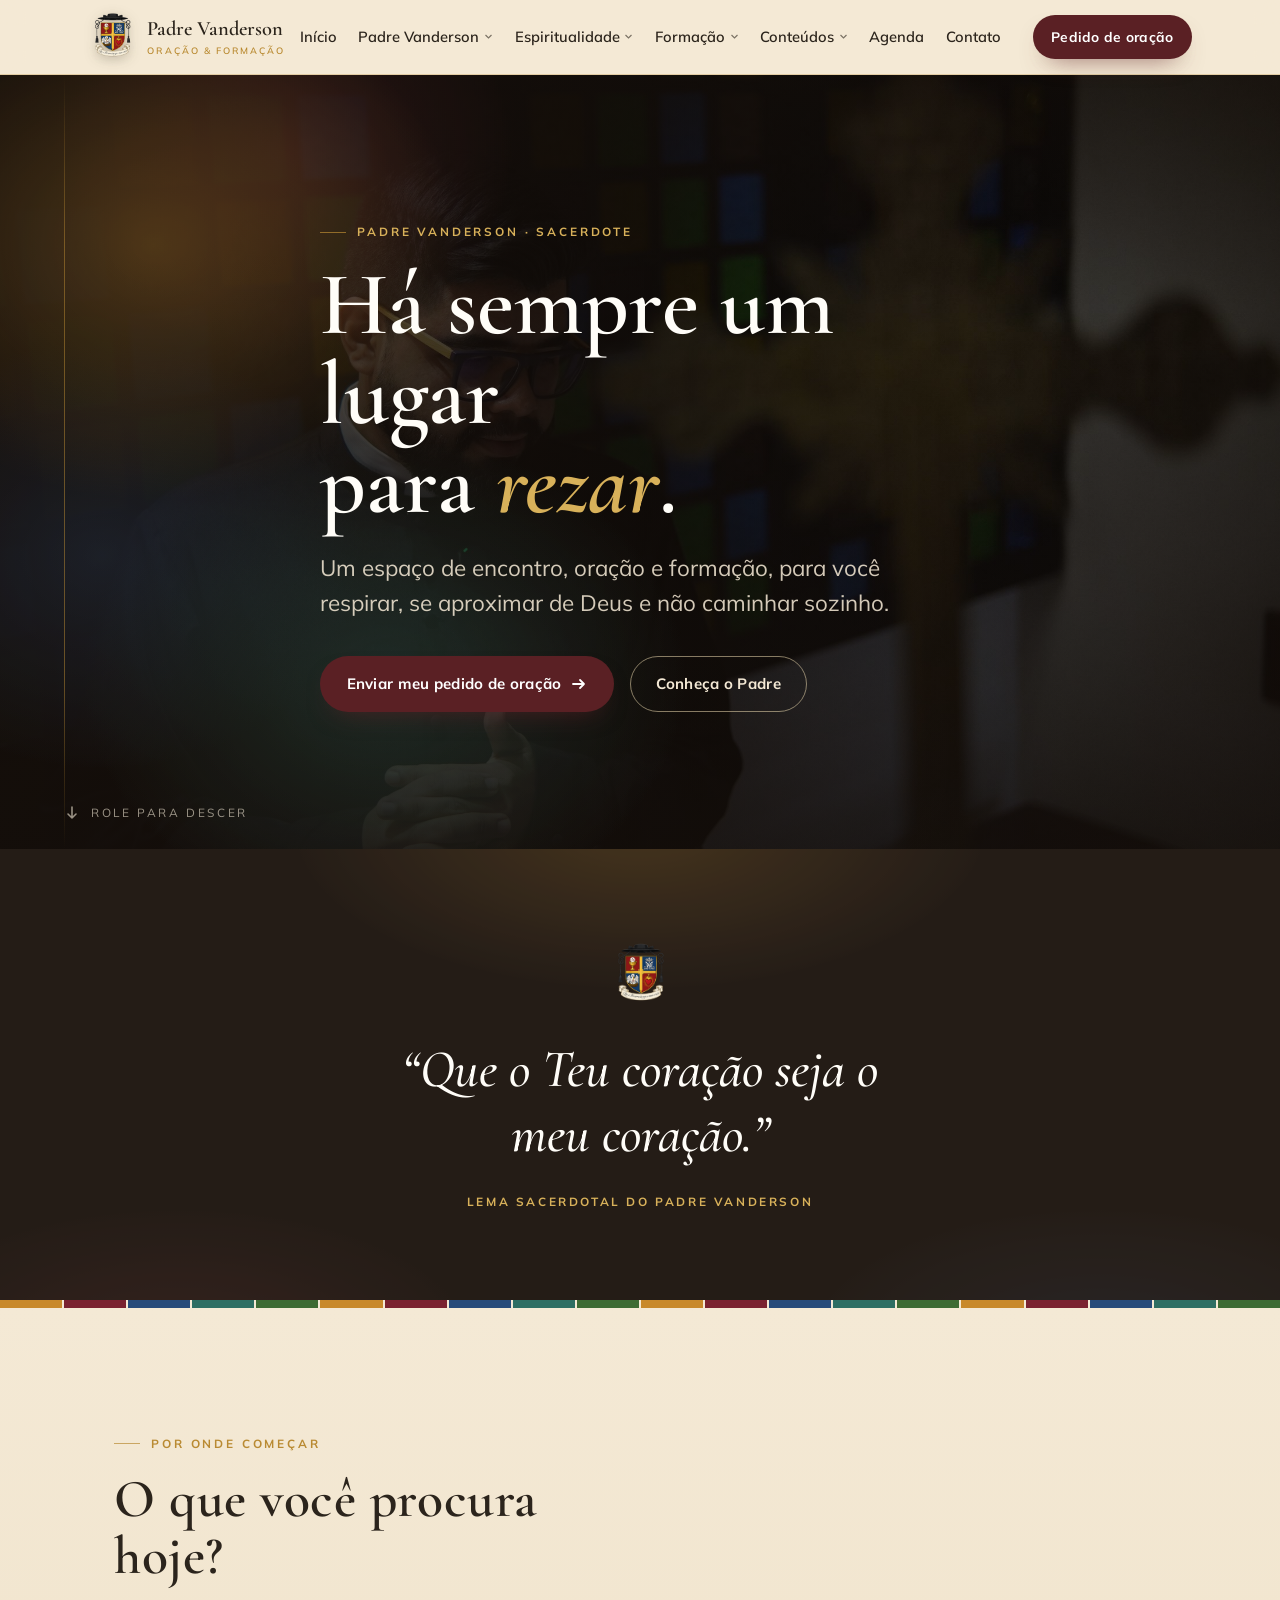
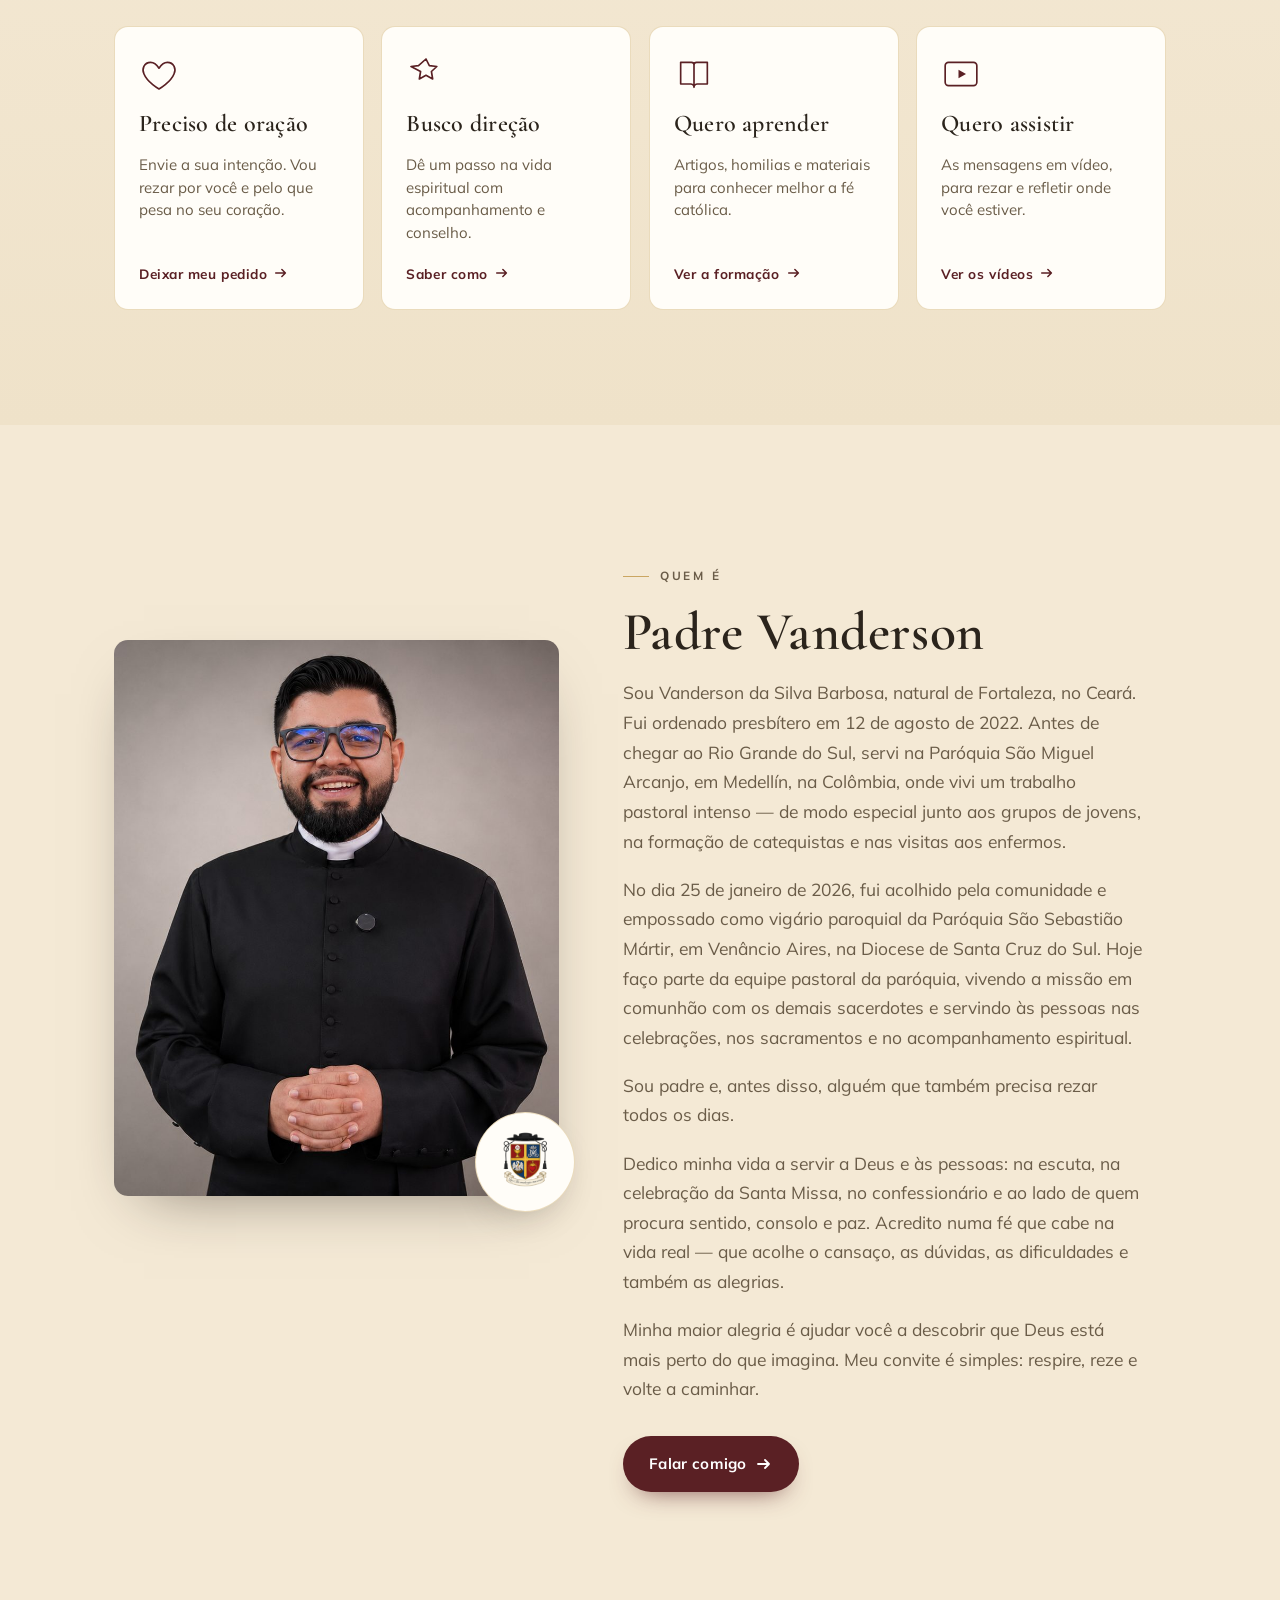
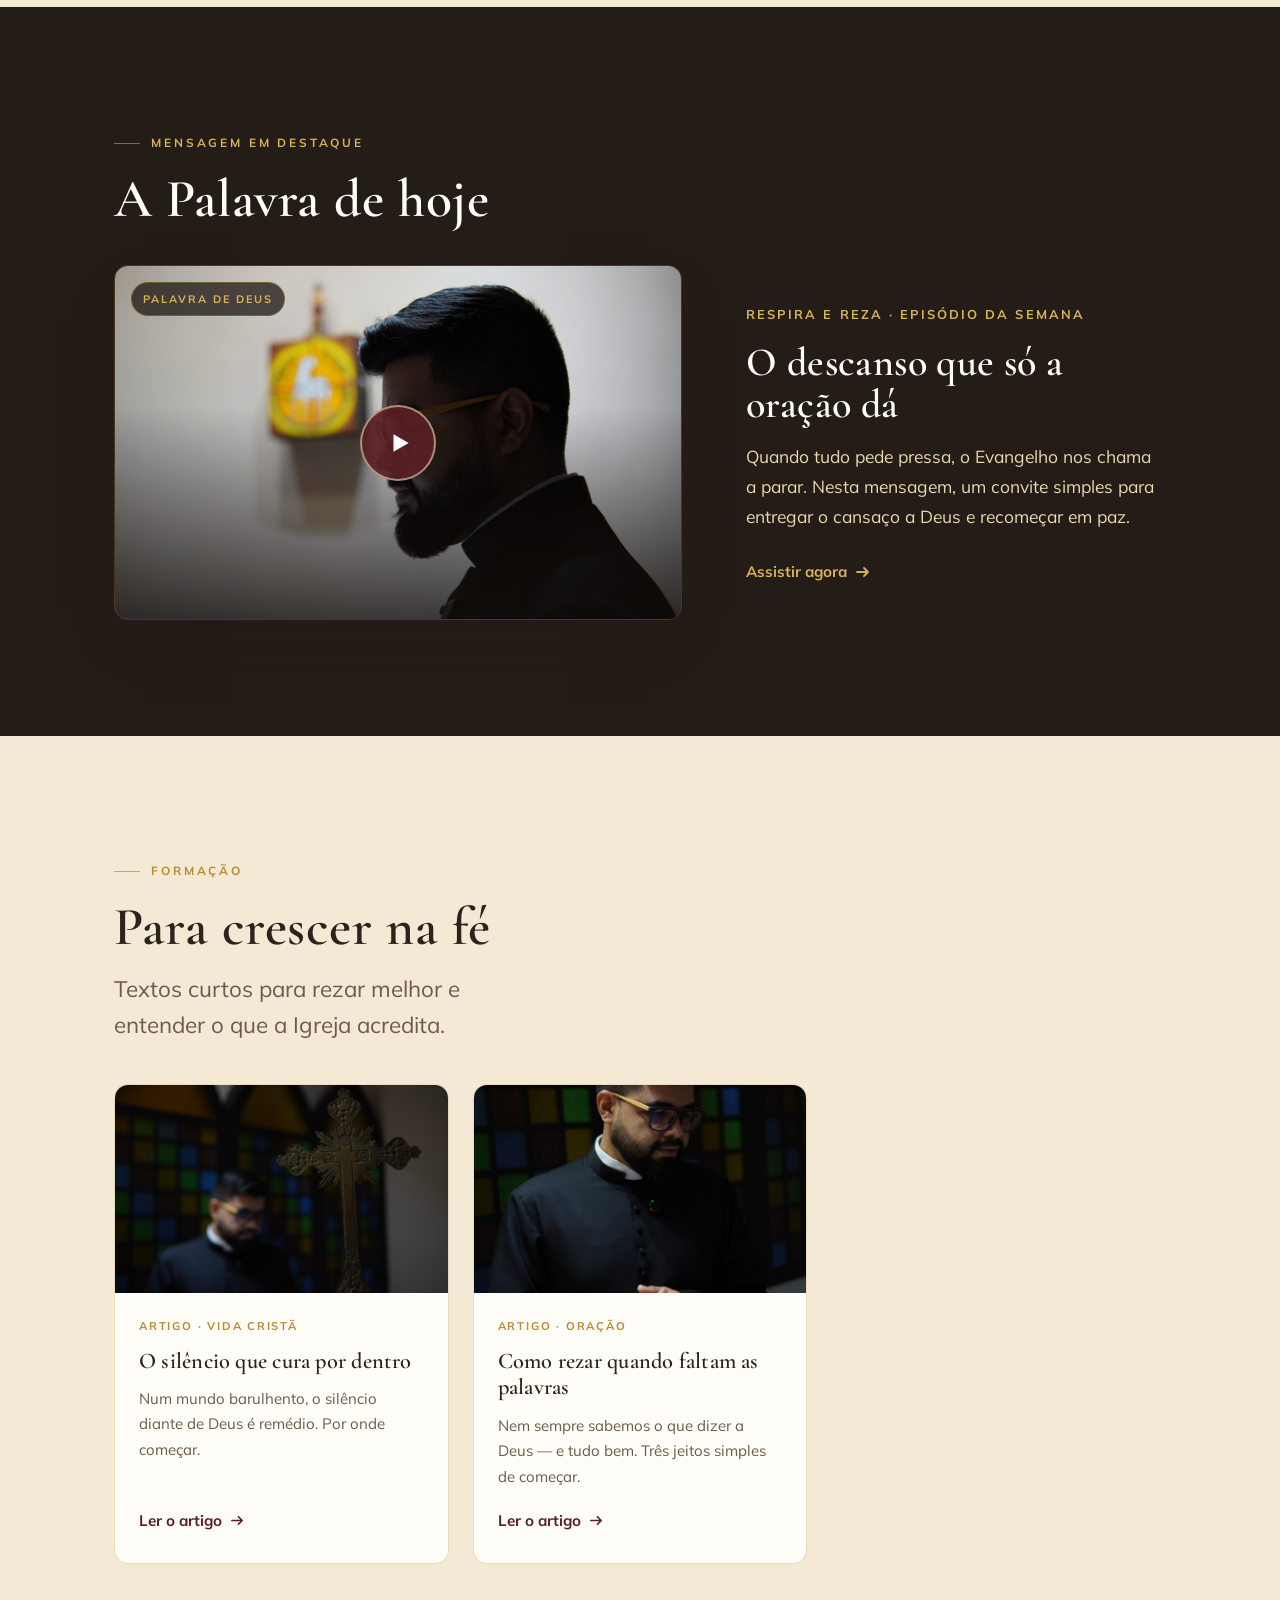
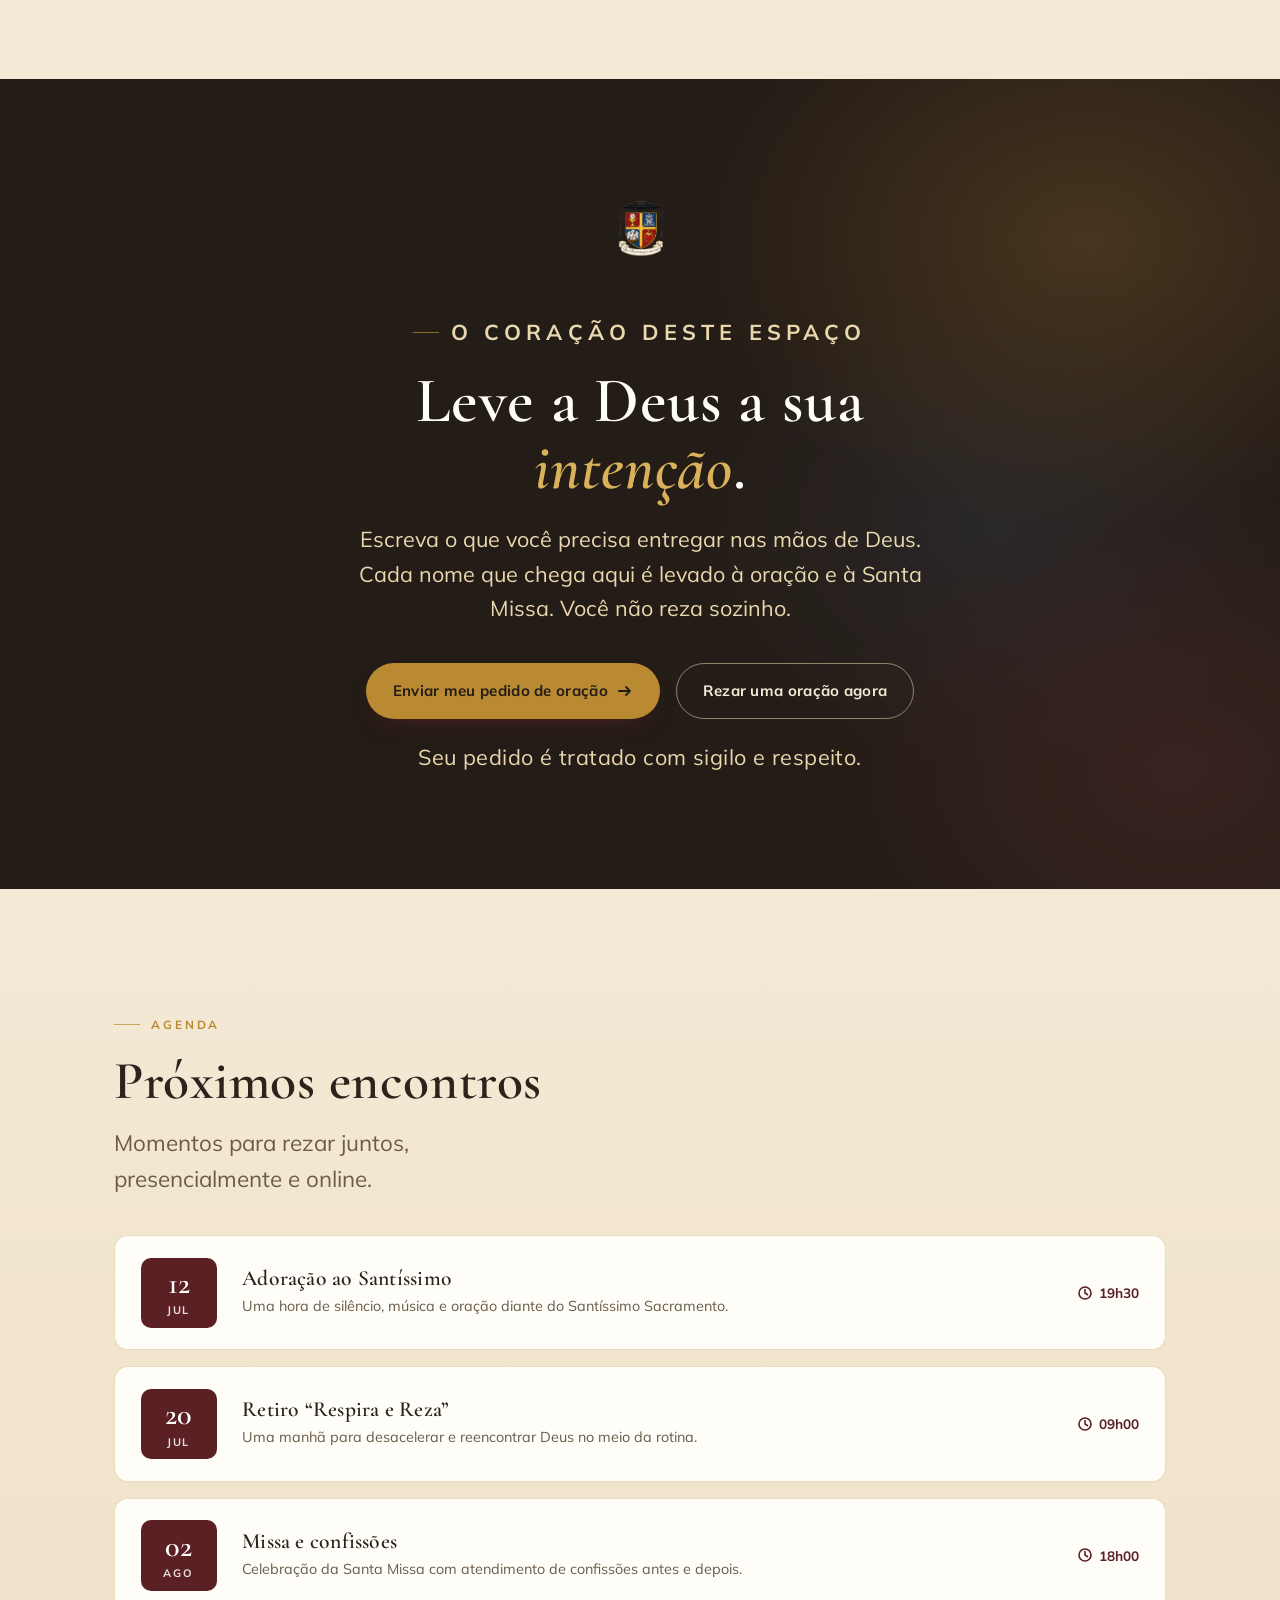
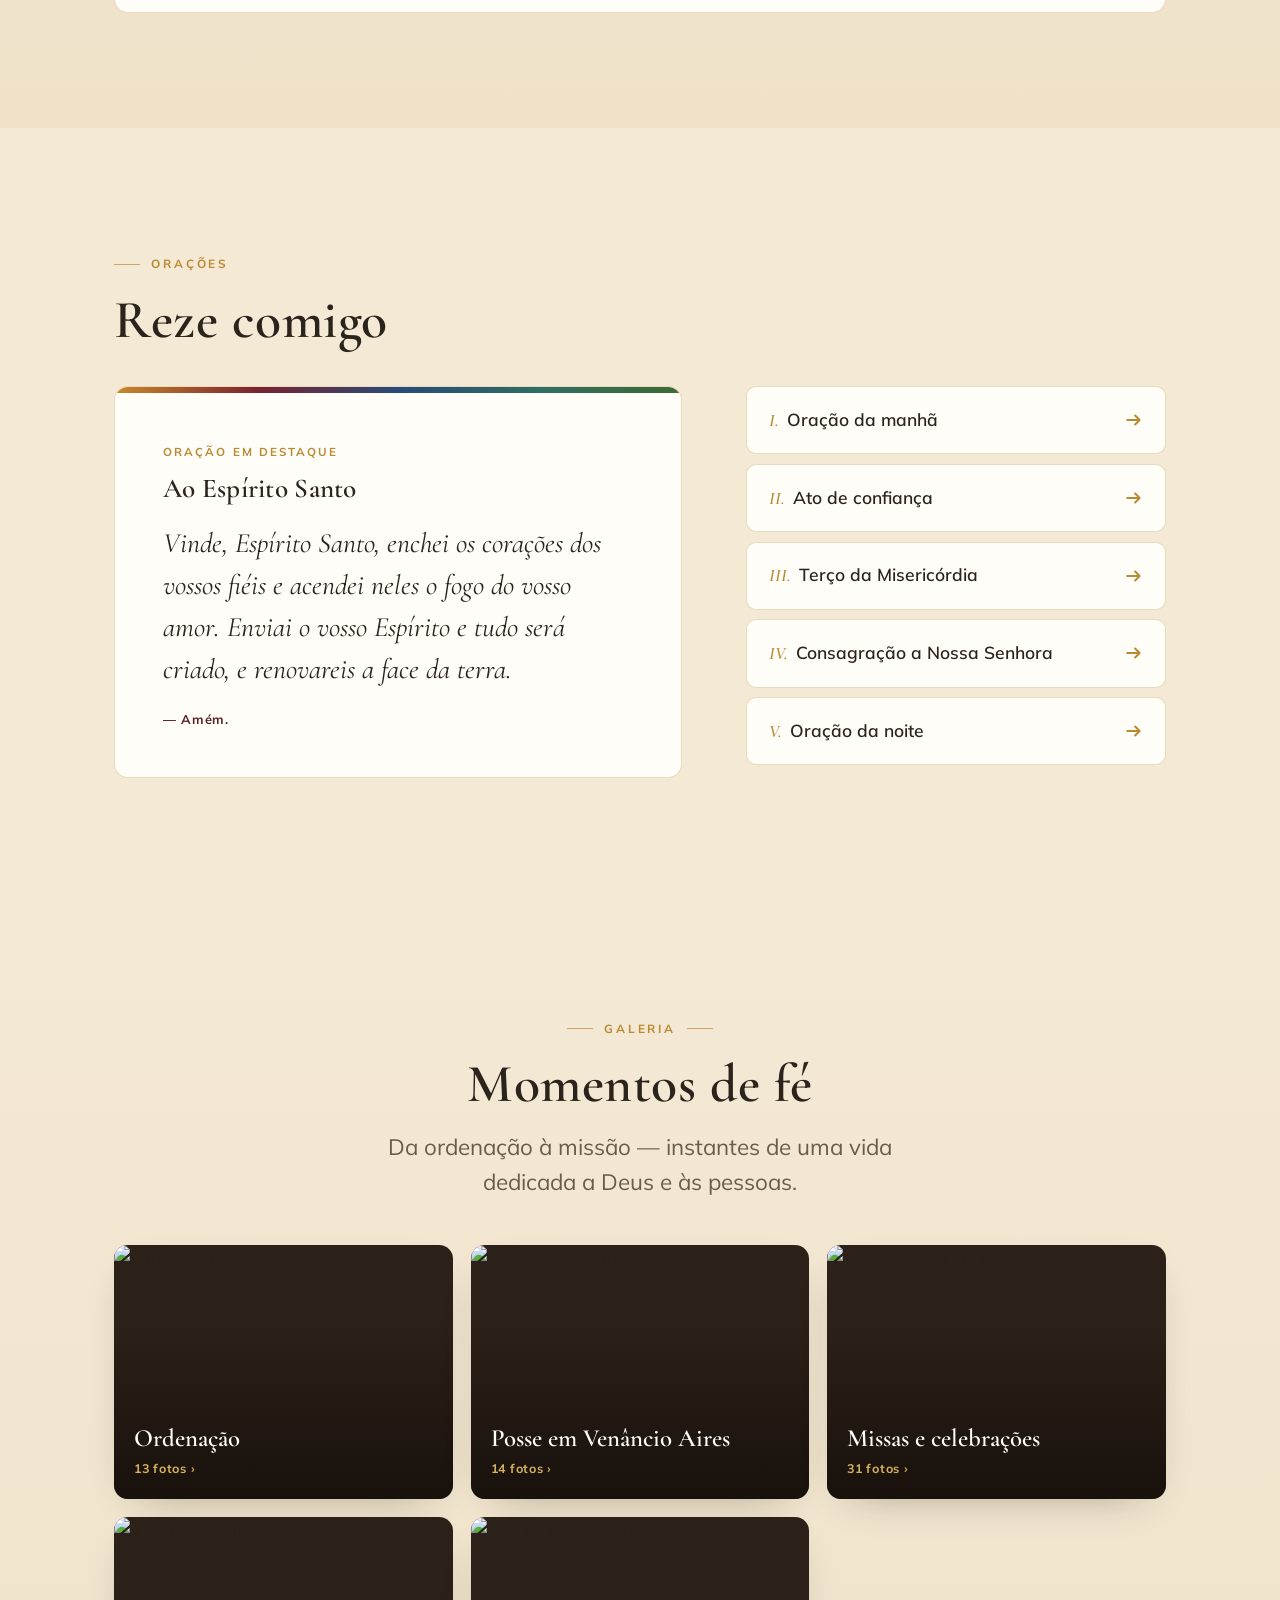
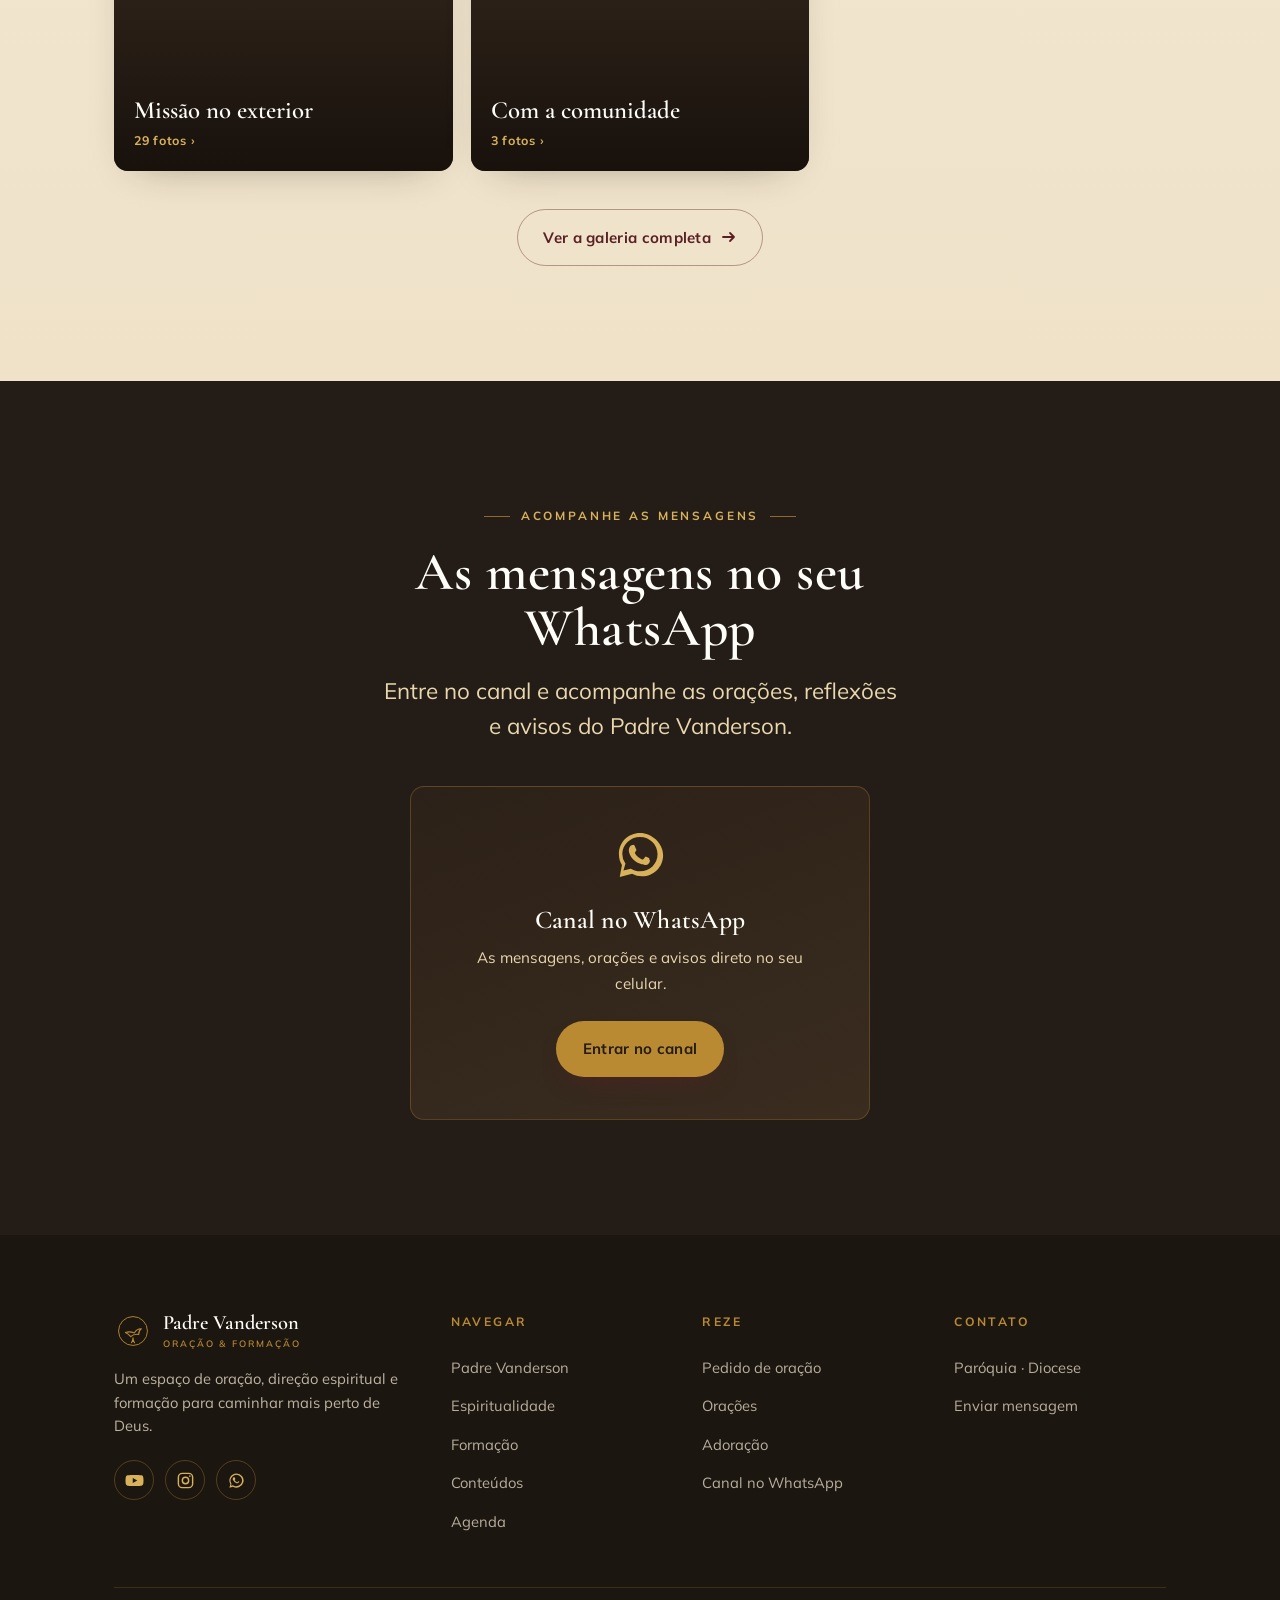
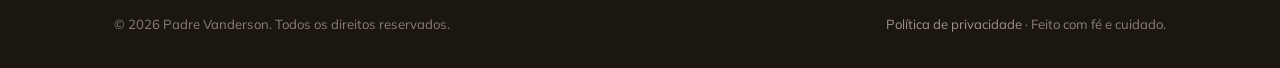
==== index.html @ d4cbb82c "Add files via upload" ====
<!DOCTYPE html>
<html lang="pt-BR">
<head>
<meta charset="UTF-8">
<meta name="viewport" content="width=device-width, initial-scale=1.0">
<title>Padre Vanderson · Oração, encontro e formação</title>
<meta name="description" content="O espaço do Padre Vanderson: um lugar de oração, direção espiritual e formação para caminhar mais perto de Deus. Deixe aqui o seu pedido de oração.">
<link rel="preconnect" href="https://fonts.googleapis.com">
<link rel="preconnect" href="https://fonts.gstatic.com" crossorigin>
<link href="https://fonts.googleapis.com/css2?family=Cormorant+Garamond:ital,wght@0,500;0,600;1,500;1,600&family=Mulish:wght@400;500;600;700;800&display=swap" rel="stylesheet">
<link rel="stylesheet" href="styles.css">
<link rel="icon" type="image/png" href="assets/img/brasao-escudo.png">
</head>
<body>

<!-- símbolos SVG reutilizáveis -->
<svg width="0" height="0" style="position:absolute" aria-hidden="true">
  <symbol id="dove" viewBox="0 0 100 100">
    <g fill="none" stroke="currentColor" stroke-width="3.2" stroke-linecap="round" stroke-linejoin="round">
      <path d="M22 56c10-4 20-3 30 1 4-9 13-14 23-14-6 4-9 11-9 19-10-2-20 1-27 8-5-6-11-11-17-14z"/>
      <path d="M50 76c0 6-2 12-6 17M50 76c0 6 2 12 6 17M50 76c0 7 0 13 0 19"/>
      <circle cx="70" cy="59" r="1.6" fill="currentColor" stroke="none"/>
    </g>
  </symbol>
  <symbol id="dove-circle" viewBox="0 0 100 100">
    <circle cx="50" cy="50" r="38" fill="none" stroke="currentColor" stroke-width="2.4"/>
    <g fill="none" stroke="currentColor" stroke-width="2.8" stroke-linecap="round" stroke-linejoin="round">
      <path d="M30 54c8-3 16-2 24 1 3-7 10-11 18-11-5 3-7 9-7 15-8-1-16 1-21 6-4-5-9-9-14-11z"/>
      <path d="M50 68c0 5-1 9-4 13M50 68c0 5 1 9 4 13"/>
    </g>
  </symbol>
  <symbol id="crest-line" viewBox="0 0 100 100">
    <g fill="none" stroke="currentColor" stroke-width="3.2" stroke-linecap="round" stroke-linejoin="round">
      <path d="M24 18 H76 V50 C76 71 61 83 50 89 C39 83 24 71 24 50 Z"/>
      <path d="M50 18 V86"/>
      <path d="M25 45 H75"/>
    </g>
  </symbol>
</svg>

<!-- ============================ CABEÇALHO ============================ -->
<header class="site-header" id="topo">
  <nav class="nav" aria-label="Principal">
    <a class="brand" href="#topo" aria-label="Padre Vanderson — início">
      <img class="brand__crest" src="assets/img/brasao.png" alt="Brasão do Padre Vanderson" width="48" height="58">
      <span class="brand__name">Padre Vanderson<small>Oração &amp; Formação</small></span>
    </a>

    <ul class="nav-menu">
      <li><a class="nav-link" href="#topo">Início</a></li>
      <li class="has-drop">
        <a class="nav-link" href="#conheca">Padre Vanderson
          <svg class="chev" viewBox="0 0 12 12" aria-hidden="true"><path d="M2 4l4 4 4-4" fill="none" stroke="currentColor" stroke-width="1.6"/></svg>
        </a>
        <ul class="drop">
          <li><a href="#conheca"><!--@sobre_eyebrow-->Quem é<!--/@--></a></li>
          <li><a href="#conheca">Trajetória vocacional</a></li>
          <li><a href="#conheca">Missão</a></li>
        </ul>
      </li>
      <li class="has-drop">
        <a class="nav-link" href="#oracoes">Espiritualidade
          <svg class="chev" viewBox="0 0 12 12" aria-hidden="true"><path d="M2 4l4 4 4-4" fill="none" stroke="currentColor" stroke-width="1.6"/></svg>
        </a>
        <ul class="drop">
          <li><a href="#acessos">Direção espiritual</a></li>
          <li><a href="#oracoes">Orações</a></li>
          <li><a href="pedido.html">Pedido de oração</a></li>
        </ul>
      </li>
      <li class="has-drop">
        <a class="nav-link" href="#formacao">Formação
          <svg class="chev" viewBox="0 0 12 12" aria-hidden="true"><path d="M2 4l4 4 4-4" fill="none" stroke="currentColor" stroke-width="1.6"/></svg>
        </a>
        <ul class="drop">
          <li><a href="#formacao">Artigos</a></li>
          <li><a href="#destaque">Homilias</a></li>
          <li><a href="#formacao">Materiais gratuitos</a></li>
        </ul>
      </li>
      <li class="has-drop">
        <a class="nav-link" href="#destaque">Conteúdos
          <svg class="chev" viewBox="0 0 12 12" aria-hidden="true"><path d="M2 4l4 4 4-4" fill="none" stroke="currentColor" stroke-width="1.6"/></svg>
        </a>
        <ul class="drop">
          <li><a href="https://www.youtube.com/channel/UCvTfDBISUCdvA43TUDEplZA" target="_blank" rel="noopener">Vídeos</a></li>
          <li><a href="#receba">Áudios</a></li>
          <li><a href="#galeria">Fotos</a></li>
        </ul>
      </li>
      <li><a class="nav-link" href="#agenda">Agenda</a></li>
      <li><a class="nav-link" href="#contato">Contato</a></li>
    </ul>

    <div class="nav-cta">
      <a class="btn btn--wine" href="pedido.html">Pedido de oração</a>
    </div>

    <button class="nav-toggle" aria-label="Abrir menu" aria-expanded="false" data-menu-open>
      <svg viewBox="0 0 24 24" fill="none" stroke="currentColor" stroke-width="1.8" aria-hidden="true">
        <path d="M3 6h18M3 12h18M3 18h18" stroke-linecap="round"/>
      </svg>
    </button>
  </nav>
</header>

<!-- menu móvel -->
<div class="mobile-menu" id="mobileMenu" aria-hidden="true">
  <button class="mobile-menu__close" aria-label="Fechar menu" data-menu-close>
    <svg viewBox="0 0 24 24" fill="none" stroke="currentColor" stroke-width="1.8" aria-hidden="true"><path d="M6 6l12 12M18 6L6 18" stroke-linecap="round"/></svg>
  </button>
  <ul>
    <li><a href="#topo" data-menu-close>Início</a></li>
    <li><a href="#conheca" data-menu-close>Padre Vanderson</a>
      <div class="sub"><a href="#conheca" data-menu-close>Quem é</a><a href="#conheca" data-menu-close>Missão</a></div></li>
    <li><a href="#oracoes" data-menu-close>Espiritualidade</a>
      <div class="sub"><a href="#acessos" data-menu-close>Direção espiritual</a><a href="#oracoes" data-menu-close>Orações</a><a href="pedido.html" data-menu-close>Pedido de oração</a></div></li>
    <li><a href="#formacao" data-menu-close>Formação</a></li>
    <li><a href="#destaque" data-menu-close>Conteúdos</a>
      <div class="sub"><a href="https://www.youtube.com/channel/UCvTfDBISUCdvA43TUDEplZA" target="_blank" rel="noopener">Vídeos</a><a href="galeria.html">Fotos</a></div></li>
    <li><a href="#agenda" data-menu-close>Agenda</a></li>
    <li><a href="#contato" data-menu-close>Contato</a></li>
  </ul>
  <a class="btn btn--wine" href="pedido.html" data-menu-close>Enviar meu pedido de oração</a>
</div>

<!-- ============================ HERÓI ============================ -->
<section class="hero">
  <div class="hero__media">
    <img src="assets/img/hero.jpg" alt="Padre Vanderson em oração diante do vitral da capela" fetchpriority="high">
  </div>
  <div class="hero__scrim"></div>
  <div class="hero__vitral"></div>
  <div class="hero__caming"></div>

  <div class="container">
    <div class="hero__inner">
      <p class="eyebrow"><!--@hero_eyebrow-->Padre Vanderson · Sacerdote<!--/@--></p>
      <h1 class="hero__title"><!--@hero_title-->Há sempre um lugar<br>para <em>rezar</em>.<!--/@--></h1>
      <p class="hero__sub"><!--@hero_sub-->Um espaço de encontro, oração e formação, para você respirar, se aproximar de Deus e não caminhar sozinho.<!--/@--></p>
      <div class="hero__actions">
        <a class="btn btn--wine" href="pedido.html">Enviar meu pedido de oração
          <svg class="arrow" width="16" height="16" viewBox="0 0 16 16" fill="none" aria-hidden="true"><path d="M2 8h11M9 4l4 4-4 4" stroke="currentColor" stroke-width="1.8" stroke-linecap="round" stroke-linejoin="round"/></svg>
        </a>
        <a class="btn btn--ghost" href="#conheca">Conheça o Padre</a>
      </div>
    </div>
  </div>

  <div class="hero__foot">
    <svg viewBox="0 0 16 16" fill="none" aria-hidden="true"><path d="M8 2v11M4 9l4 4 4-4" stroke="currentColor" stroke-width="1.6" stroke-linecap="round" stroke-linejoin="round"/></svg>
    Role para descer
  </div>
</section>

<!-- ============================ LEMA SACERDOTAL ============================ -->
<section class="lema" id="lema">
  <div class="lema__glow"></div>
  <div class="container lema__inner reveal">
    <img class="lema__mark" src="assets/img/brasao.png" alt="" aria-hidden="true">
    <p class="lema__text"><!--@lema_text-->“Que o Teu coração seja o meu coração.”<!--/@--></p>
    <p class="lema__cite"><!--@lema_cite-->Lema sacerdotal do Padre Vanderson<!--/@--></p>
  </div>
</section>

<div class="glass-ribbon" aria-hidden="true"><i></i><i></i><i></i><i></i><i></i><i></i><i></i><i></i><i></i><i></i><i></i><i></i><i></i><i></i><i></i><i></i><i></i><i></i><i></i><i></i></div>

<!-- ============================ ACESSOS RÁPIDOS ============================ -->
<section class="section band-ivory-2" id="acessos">
  <div class="container">
    <div class="section-head reveal">
      <p class="eyebrow">Por onde começar</p>
      <h2 class="h2">O que você procura hoje?</h2>
    </div>
    <div class="quick__grid">
      <a class="qcard reveal" href="pedido.html">
        <svg class="qcard__icon" viewBox="0 0 48 48" fill="none" stroke="currentColor" stroke-width="2" aria-hidden="true"><path d="M24 42s-14-8-18-18C3 18 6 10 14 10c5 0 8 4 10 7 2-3 5-7 10-7 8 0 11 8 8 14-4 10-18 18-18 18z" stroke-linejoin="round"/></svg>
        <h3 class="qcard__title">Preciso de oração</h3>
        <p class="qcard__text">Envie a sua intenção. Vou rezar por você e pelo que pesa no seu coração.</p>
        <span class="qcard__go">Deixar meu pedido <svg class="arrow" width="14" height="14" viewBox="0 0 16 16" fill="none" aria-hidden="true"><path d="M2 8h11M9 4l4 4-4 4" stroke="currentColor" stroke-width="1.8" stroke-linecap="round" stroke-linejoin="round"/></svg></span>
      </a>
      <a class="qcard reveal" href="#acessos">
        <svg class="qcard__icon" viewBox="0 0 48 48" fill="none" stroke="currentColor" stroke-width="2" aria-hidden="true"><path d="M24 6l4 8 9 1-6.5 6 1.5 9-8-4.5-8 4.5 1.5-9L6 15l9-1z" stroke-linejoin="round"/></svg>
        <h3 class="qcard__title">Busco direção</h3>
        <p class="qcard__text">Dê um passo na vida espiritual com acompanhamento e conselho.</p>
        <span class="qcard__go">Saber como <svg class="arrow" width="14" height="14" viewBox="0 0 16 16" fill="none" aria-hidden="true"><path d="M2 8h11M9 4l4 4-4 4" stroke="currentColor" stroke-width="1.8" stroke-linecap="round" stroke-linejoin="round"/></svg></span>
      </a>
      <a class="qcard reveal" href="#formacao">
        <svg class="qcard__icon" viewBox="0 0 48 48" fill="none" stroke="currentColor" stroke-width="2" aria-hidden="true"><path d="M8 10h13a3 3 0 0 1 3 3v27a4 4 0 0 0-4-4H8zM40 10H27a3 3 0 0 0-3 3v27a4 4 0 0 1 4-4h12z" stroke-linejoin="round"/></svg>
        <h3 class="qcard__title">Quero aprender</h3>
        <p class="qcard__text">Artigos, homilias e materiais para conhecer melhor a fé católica.</p>
        <span class="qcard__go">Ver a formação <svg class="arrow" width="14" height="14" viewBox="0 0 16 16" fill="none" aria-hidden="true"><path d="M2 8h11M9 4l4 4-4 4" stroke="currentColor" stroke-width="1.8" stroke-linecap="round" stroke-linejoin="round"/></svg></span>
      </a>
      <a class="qcard reveal" href="#destaque">
        <svg class="qcard__icon" viewBox="0 0 48 48" fill="none" stroke="currentColor" stroke-width="2" aria-hidden="true"><rect x="5" y="10" width="38" height="28" rx="4"/><path d="M21 19l9 5-9 5z" fill="currentColor" stroke="none"/></svg>
        <h3 class="qcard__title">Quero assistir</h3>
        <p class="qcard__text">As mensagens em vídeo, para rezar e refletir onde você estiver.</p>
        <span class="qcard__go">Ver os vídeos <svg class="arrow" width="14" height="14" viewBox="0 0 16 16" fill="none" aria-hidden="true"><path d="M2 8h11M9 4l4 4-4 4" stroke="currentColor" stroke-width="1.8" stroke-linecap="round" stroke-linejoin="round"/></svg></span>
      </a>
    </div>
  </div>
</section>

<!-- ============================ CONHEÇA O PADRE ============================ -->
<section class="section band-ivory" id="conheca">
  <div class="container about__grid">
    <div class="about__media reveal">
      <img src="assets/img/retrato-sorriso.jpg" alt="Retrato do Padre Vanderson sorrindo">
      <span class="badge"><img src="assets/img/brasao.png" alt="" aria-hidden="true"></span>
    </div>
    <div class="about__body reveal">
      <p class="eyebrow">Quem é</p>
      <h2 class="h2">Padre Vanderson</h2>
      <p>Sou Vanderson da Silva Barbosa, natural de Fortaleza, no Ceará. Fui ordenado presbítero em 12 de agosto de 2022. Antes de chegar ao Rio Grande do Sul, servi na Paróquia São Miguel Arcanjo, em Medellín, na Colômbia, onde vivi um trabalho pastoral intenso — de modo especial junto aos grupos de jovens, na formação de catequistas e nas visitas aos enfermos.</p>
<p>No dia 25 de janeiro de 2026, fui acolhido pela comunidade e empossado como vigário paroquial da Paróquia São Sebastião Mártir, em Venâncio Aires, na Diocese de Santa Cruz do Sul. Hoje faço parte da equipe pastoral da paróquia, vivendo a missão em comunhão com os demais sacerdotes e servindo às pessoas nas celebrações, nos sacramentos e no acompanhamento espiritual.</p>
<p>Sou padre e, antes disso, alguém que também precisa rezar todos os dias.</p>
<p>Dedico minha vida a servir a Deus e às pessoas: na escuta, na celebração da Santa Missa, no confessionário e ao lado de quem procura sentido, consolo e paz. Acredito numa fé que cabe na vida real — que acolhe o cansaço, as dúvidas, as dificuldades e também as alegrias.</p>
<p>Minha maior alegria é ajudar você a descobrir que Deus está mais perto do que imagina. Meu convite é simples: respire, reze e volte a caminhar.</p>
      <a class="btn btn--wine" href="pedido.html">Falar comigo
        <svg class="arrow" width="16" height="16" viewBox="0 0 16 16" fill="none" aria-hidden="true"><path d="M2 8h11M9 4l4 4-4 4" stroke="currentColor" stroke-width="1.8" stroke-linecap="round" stroke-linejoin="round"/></svg>
      </a>
    </div>
  </div>
</section>

<!-- ============================ MENSAGEM EM DESTAQUE ============================ -->
<section class="section band-brown" id="destaque">
  <div class="container">
    <div class="section-head reveal">
      <p class="eyebrow"><!--@palavra_eyebrow-->Mensagem em destaque<!--/@--></p>
      <h2 class="h2"><!--@palavra_titulo-->A Palavra de hoje<!--/@--></h2>
    </div>
    <div class="featured__grid">
      <a class="video-card reveal" href="https://www.youtube.com/channel/UCvTfDBISUCdvA43TUDEplZA" target="_blank" rel="noopener" aria-label="Assistir à mensagem em destaque">
        <img src="assets/img/espirito-santo.jpg" alt="Padre Vanderson diante do ícone do Espírito Santo">
        <div class="video-card__scrim"></div>
        <span class="video-card__tag">Palavra de Deus</span>
        <span class="video-card__play"><svg viewBox="0 0 24 24" fill="currentColor" aria-hidden="true"><path d="M6 4l14 8-14 8z"/></svg></span>
      </a>
      <div class="featured__body reveal">
        <span class="kicker"><!--@palavra_kicker-->Respira e Reza · Episódio da semana<!--/@--></span>
        <h3><!--@palavra_h3-->O descanso que só a oração dá<!--/@--></h3>
        <p><!--@palavra_texto-->Quando tudo pede pressa, o Evangelho nos chama a parar. Nesta mensagem, um convite simples para entregar o cansaço a Deus e recomeçar em paz.<!--/@--></p>
        <a class="textlink" href="https://www.youtube.com/channel/UCvTfDBISUCdvA43TUDEplZA" target="_blank" rel="noopener">Assistir agora
          <svg class="arrow" width="16" height="16" viewBox="0 0 16 16" fill="none" aria-hidden="true"><path d="M2 8h11M9 4l4 4-4 4" stroke="currentColor" stroke-width="1.8" stroke-linecap="round" stroke-linejoin="round"/></svg>
        </a>
      </div>
    </div>
  </div>
</section>

<!-- ============================ FORMAÇÃO ============================ -->
<section class="section band-ivory" id="formacao">
  <div class="container">
    <div class="section-head reveal">
      <p class="eyebrow">Formação</p>
      <h2 class="h2">Para crescer na fé</h2>
      <p class="lead">Textos curtos para rezar melhor e entender o que a Igreja acredita.</p>
    </div>
    <div class="cards" id="artigos-home">
      
    </div>
  </div>
</section>

<!-- ============================ PEDIDO DE ORAÇÃO ============================ -->
<section class="section prayer" id="pedido">
  <div class="prayer__vitral"></div>
  <div class="container prayer__inner reveal">
    <img class="prayer__mark" src="assets/img/brasao.png" alt="" aria-hidden="true">
    <p class="eyebrow" style="justify-content:center">O coração deste espaço</p>
    <h2>Leve a Deus a sua <em>intenção</em>.</h2>
    <p>Escreva o que você precisa entregar nas mãos de Deus. Cada nome que chega aqui é levado à oração e à Santa Missa. Você não reza sozinho.</p>
    <div class="prayer__actions">
      <a class="btn btn--gold" href="pedido.html">Enviar meu pedido de oração
        <svg class="arrow" width="16" height="16" viewBox="0 0 16 16" fill="none" aria-hidden="true"><path d="M2 8h11M9 4l4 4-4 4" stroke="currentColor" stroke-width="1.8" stroke-linecap="round" stroke-linejoin="round"/></svg>
      </a>
      <a class="btn btn--ghost" href="#oracoes">Rezar uma oração agora</a>
    </div>
    <p class="prayer__note">Seu pedido é tratado com sigilo e respeito.</p>
  </div>
</section>

<!-- ============================ AGENDA ============================ -->
<section class="section band-ivory-2" id="agenda">
  <div class="container">
    <div class="section-head reveal">
      <p class="eyebrow">Agenda</p>
      <h2 class="h2">Próximos encontros</h2>
      <p class="lead">Momentos para rezar juntos, presencialmente e online.</p>
    </div>
    <div class="agenda__list">
<article class="event reveal">
<div class="event__date"><b>12</b><span>Jul</span></div>
<div class="event__info">
<h3>Adoração ao Santíssimo</h3>
<p>Uma hora de silêncio, música e oração diante do Santíssimo Sacramento.</p>
</div>
<div class="event__meta">
<svg viewBox="0 0 16 16" fill="none" stroke="currentColor" stroke-width="1.6" aria-hidden="true"><path d="M8 4v4l3 2"/><circle cx="8" cy="8" r="6"/></svg>19h30
</div>
</article>
<article class="event reveal">
<div class="event__date"><b>20</b><span>Jul</span></div>
<div class="event__info">
<h3>Retiro “Respira e Reza”</h3>
<p>Uma manhã para desacelerar e reencontrar Deus no meio da rotina.</p>
</div>
<div class="event__meta">
<svg viewBox="0 0 16 16" fill="none" stroke="currentColor" stroke-width="1.6" aria-hidden="true"><path d="M8 4v4l3 2"/><circle cx="8" cy="8" r="6"/></svg>09h00
</div>
</article>
<article class="event reveal">
<div class="event__date"><b>02</b><span>Ago</span></div>
<div class="event__info">
<h3>Missa e confissões</h3>
<p>Celebração da Santa Missa com atendimento de confissões antes e depois.</p>
</div>
<div class="event__meta">
<svg viewBox="0 0 16 16" fill="none" stroke="currentColor" stroke-width="1.6" aria-hidden="true"><path d="M8 4v4l3 2"/><circle cx="8" cy="8" r="6"/></svg>18h00
</div>
</article>

    </div>
  </div>
</section>

<!-- ============================ ORAÇÕES ============================ -->
<section class="section band-ivory" id="oracoes">
  <div class="container">
    <div class="section-head reveal">
      <p class="eyebrow">Orações</p>
      <h2 class="h2">Reze comigo</h2>
    </div>
    <div class="prayers__grid">
      <div class="prayer-feature reveal">
        <span class="tag"><!--@oracoes_destaque_tag-->Oração em destaque<!--/@--></span>
        <h3><!--@oracoes_destaque_titulo-->Ao Espírito Santo<!--/@--></h3>
        <p class="prayer-feature__text">Vinde, Espírito Santo, enchei os corações dos vossos fiéis e acendei neles o fogo do vosso amor. Enviai o vosso Espírito e tudo será criado, e renovareis a face da terra.
          <span>— Amém.</span>
        </p>
      </div>
      <ul class="prayer-list reveal">
<li><a href="#"><span><i class="n">I.</i> Oração da manhã</span><svg viewBox="0 0 16 16" fill="none" stroke="currentColor" stroke-width="1.8" aria-hidden="true"><path d="M2 8h11M9 4l4 4-4 4" stroke-linecap="round" stroke-linejoin="round"/></svg></a></li>
<li><a href="#"><span><i class="n">II.</i> Ato de confiança</span><svg viewBox="0 0 16 16" fill="none" stroke="currentColor" stroke-width="1.8" aria-hidden="true"><path d="M2 8h11M9 4l4 4-4 4" stroke-linecap="round" stroke-linejoin="round"/></svg></a></li>
<li><a href="#"><span><i class="n">III.</i> Terço da Misericórdia</span><svg viewBox="0 0 16 16" fill="none" stroke="currentColor" stroke-width="1.8" aria-hidden="true"><path d="M2 8h11M9 4l4 4-4 4" stroke-linecap="round" stroke-linejoin="round"/></svg></a></li>
<li><a href="#"><span><i class="n">IV.</i> Consagração a Nossa Senhora</span><svg viewBox="0 0 16 16" fill="none" stroke="currentColor" stroke-width="1.8" aria-hidden="true"><path d="M2 8h11M9 4l4 4-4 4" stroke-linecap="round" stroke-linejoin="round"/></svg></a></li>
<li><a href="#"><span><i class="n">V.</i> Oração da noite</span><svg viewBox="0 0 16 16" fill="none" stroke="currentColor" stroke-width="1.8" aria-hidden="true"><path d="M2 8h11M9 4l4 4-4 4" stroke-linecap="round" stroke-linejoin="round"/></svg></a></li>
</ul>
    </div>
  </div>
</section>

<!-- ============================ GALERIA ============================ -->
<section class="section band-ivory-2" id="galeria">
  <div class="container">
    <div class="section-head section-head--center reveal">
      <p class="eyebrow">Galeria</p>
      <h2 class="h2">Momentos de fé</h2>
      <p class="lead">Da ordenação à missão — instantes de uma vida dedicada a Deus e às pessoas.</p>
    </div>
    <div class="gallery__albums reveal" id="galleryAlbums"></div>
    <div class="gallery__more reveal">
      <a class="btn btn--ghost-dark" href="galeria.html">Ver a galeria completa
        <svg class="arrow" width="16" height="16" viewBox="0 0 16 16" fill="none" aria-hidden="true"><path d="M2 8h11M9 4l4 4-4 4" stroke="currentColor" stroke-width="1.8" stroke-linecap="round" stroke-linejoin="round"/></svg>
      </a>
    </div>
    <noscript><p style="text-align:center;color:var(--ink-soft);margin-top:2rem">Ative o JavaScript para ver a galeria de fotos.</p></noscript>
  </div>
</section>

<!-- ============================ RECEBA AS MENSAGENS ============================ -->
<section class="section band-brown" id="receba">
  <div class="container">
    <div class="section-head section-head--center reveal">
      <p class="eyebrow"><!--@whats_eyebrow-->Acompanhe as mensagens<!--/@--></p>
      <h2 class="h2"><!--@whats_titulo-->As mensagens no seu WhatsApp<!--/@--></h2>
      <p class="lead"><!--@whats_lead-->Entre no canal e acompanhe as orações, reflexões e avisos do Padre Vanderson.<!--/@--></p>
    </div>
    <div class="whatsapp-card whatsapp-card--center reveal">
      <svg class="wa" viewBox="0 0 32 32" fill="currentColor" aria-hidden="true"><path d="M16 3C9 3 3.5 8.5 3.5 15.5c0 2.3.6 4.5 1.8 6.4L4 29l7.3-1.9c1.8 1 3.8 1.5 5.9 1.5 6.9 0 12.5-5.5 12.5-12.5S23 3 16 3zm0 22.7c-1.8 0-3.6-.5-5.1-1.4l-.4-.2-4.3 1.1 1.2-4.2-.3-.4a10 10 0 0 1-1.6-5.4C5.6 9.9 10.2 5.3 16 5.3s10.4 4.6 10.4 10.2S21.8 25.7 16 25.7zm5.7-7.6c-.3-.2-1.8-.9-2.1-1-.3-.1-.5-.2-.7.2s-.8 1-1 1.2c-.2.2-.4.2-.7.1-1.8-.9-3-1.6-4.2-3.6-.3-.5.3-.5.8-1.6.1-.2 0-.4 0-.6s-.7-1.7-1-2.3c-.3-.6-.5-.5-.7-.5h-.6c-.2 0-.6.1-.9.4-1.2 1.2-1.5 2.6-1 4.3.9 2.9 3.1 5.2 6.2 6.4 2.6 1 3.1.8 3.7.8.9-.1 1.8-.8 2.1-1.5.3-.7.3-1.4.2-1.5-.1-.2-.3-.3-.6-.5z"/></svg>
      <h3><!--@whats_card_titulo-->Canal no WhatsApp<!--/@--></h3>
      <p><!--@whats_card_texto-->As mensagens, orações e avisos direto no seu celular.<!--/@--></p>
      <a class="btn btn--gold" href="https://whatsapp.com/channel/0029VaDxDVgDzgTH6yd3kF20" target="_blank" rel="noopener">Entrar no canal</a>
    </div>
  </div>
</section>

<!-- ============================ RODAPÉ ============================ -->
<footer class="site-footer" id="contato">
  <div class="container">
    <div class="footer__top">
      <div class="footer__brand">
        <a class="brand" href="#topo" aria-label="Padre Vanderson">
          <svg class="brand__mark" aria-hidden="true"><use href="#dove-circle"></use></svg>
          <span class="brand__name">Padre Vanderson<small>Oração &amp; Formação</small></span>
        </a>
        <p>Um espaço de oração, direção espiritual e formação para caminhar mais perto de Deus.</p>
        <div class="footer__social">
          <a href="https://www.youtube.com/channel/UCvTfDBISUCdvA43TUDEplZA" target="_blank" rel="noopener" aria-label="YouTube"><svg viewBox="0 0 24 24" fill="currentColor" aria-hidden="true"><path d="M23 7.5a3 3 0 0 0-2.1-2.1C19 5 12 5 12 5s-7 0-8.9.4A3 3 0 0 0 1 7.5 31 31 0 0 0 .6 12 31 31 0 0 0 1 16.5a3 3 0 0 0 2.1 2.1C5 19 12 19 12 19s7 0 8.9-.4a3 3 0 0 0 2.1-2.1 31 31 0 0 0 .4-4.5 31 31 0 0 0-.4-4.5zM9.8 15.3V8.7l5.7 3.3z"/></svg></a>
          <a href="https://www.instagram.com/padrevanderson" target="_blank" rel="noopener" aria-label="Instagram"><svg viewBox="0 0 24 24" fill="none" stroke="currentColor" stroke-width="1.8" aria-hidden="true"><rect x="3" y="3" width="18" height="18" rx="5"/><circle cx="12" cy="12" r="4"/><circle cx="17.5" cy="6.5" r="1" fill="currentColor" stroke="none"/></svg></a>
          <a href="https://whatsapp.com/channel/0029VaDxDVgDzgTH6yd3kF20" target="_blank" rel="noopener" aria-label="Canal no WhatsApp"><svg viewBox="0 0 24 24" fill="currentColor" aria-hidden="true"><path d="M12 3a9 9 0 0 0-7.7 13.6L3 21l4.5-1.2A9 9 0 1 0 12 3zm0 16.3c-1.4 0-2.8-.4-4-1.1l-.3-.2-2.7.7.7-2.6-.2-.3A7.3 7.3 0 1 1 12 19.3zm4.1-5.5c-.2-.1-1.3-.7-1.6-.7-.2-.1-.4-.1-.5.1l-.7.9c-.1.2-.3.2-.5.1a6 6 0 0 1-3-2.6c-.2-.4.2-.4.6-1.2v-.5l-.7-1.7c-.2-.4-.4-.4-.5-.4h-.5c-.2 0-.5 0-.7.3-.9.9-1.1 2.1-.4 3.4a8 8 0 0 0 4.6 4c.4.1.8.1 1.1 0 .6-.1 1.3-.6 1.5-1.1.2-.5.2-1 .1-1.1z"/></svg></a>
        </div>
      </div>
      <div class="footer__col">
        <h4>Navegar</h4>
        <ul>
          <li><a href="#conheca">Padre Vanderson</a></li>
          <li><a href="#oracoes">Espiritualidade</a></li>
          <li><a href="#formacao">Formação</a></li>
          <li><a href="#destaque">Conteúdos</a></li>
          <li><a href="#agenda">Agenda</a></li>
        </ul>
      </div>
      <div class="footer__col">
        <h4>Reze</h4>
        <ul>
          <li><a href="pedido.html">Pedido de oração</a></li>
          <li><a href="#oracoes">Orações</a></li>
          <li><a href="#agenda">Adoração</a></li>
          <li><a href="https://whatsapp.com/channel/0029VaDxDVgDzgTH6yd3kF20" target="_blank" rel="noopener">Canal no WhatsApp</a></li>
        </ul>
      </div>
      <div class="footer__col">
        <h4>Contato</h4>
        <ul>
          <li><a href="#">Paróquia · Diocese</a></li>
          <li><a href="pedido.html">Enviar mensagem</a></li>
        </ul>
      </div>
    </div>
    <div class="footer__bottom">
      <span>© 2026 Padre Vanderson. Todos os direitos reservados.</span>
      <span><a href="#">Política de privacidade</a> · Feito com fé e cuidado.</span>
    </div>
  </div>
</footer>

<script src="galeria-data.js"></script>
<script src="artigos-data.js"></script>
<script src="artigos.js"></script>
<script src="main.js"></script>
<script src="https://identity.netlify.com/v1/netlify-identity-widget.js"></script>
<script>if(window.netlifyIdentity){window.netlifyIdentity.on("init",function(u){if(!u){window.netlifyIdentity.on("login",function(){document.location.href="/admin/";});}});}</script>
</body>
</html>
---- styles.css ----
/* =========================================================
   Padre Vanderson — identidade "A luz do vitral"
   Paleta e tipografia definidas no briefing.
   ========================================================= */

:root{
  /* cor */
  --brown-900:#241C16;   /* marrom profundo  */
  --brown-800:#2C2118;
  --brown-700:#3A2C1F;
  --ivory:#F4E9D5;       /* marfim           */
  --ivory-2:#EFE2C9;     /* marfim sombra    */
  --white-warm:#FFFDF8;  /* branco quente    */
  --gold:#B98A32;        /* dourado envelhecido */
  --gold-hi:#D8B15A;
  --gold-soft:#E9D8AE;
  --wine:#5A2024;        /* vinho — cor de ação */
  --wine-700:#471619;
  --ink:#2B241C;         /* texto sobre marfim */
  --ink-soft:#6A5C48;    /* texto suave */
  --line:rgba(185,138,50,.30); /* hairline dourada */

  /* vitral (usado só no herói) */
  --glass-amber:#C8892B;
  --glass-teal:#2E6E63;
  --glass-cobalt:#274B7A;
  --glass-wine:#7A2230;
  --glass-green:#3E6B34;

  /* tipografia */
  --display:"Cormorant Garamond", Georgia, serif;
  --body:"Mulish", system-ui, -apple-system, sans-serif;

  --container:1180px;
  --gutter:clamp(1.25rem, 5vw, 4rem);
  --radius:14px;
  --shadow:0 24px 60px -30px rgba(36,28,22,.55);
  --shadow-soft:0 14px 40px -24px rgba(36,28,22,.45);
}

/* ---------- base ---------- */
*,*::before,*::after{box-sizing:border-box}
html{scroll-behavior:smooth}
@media (prefers-reduced-motion:reduce){html{scroll-behavior:auto}}
body{
  margin:0;
  font-family:var(--body);
  font-size:clamp(1rem,.96rem + .3vw,1.09rem);
  line-height:1.7;
  color:var(--ink);
  background:var(--ivory);
  -webkit-font-smoothing:antialiased;
  text-rendering:optimizeLegibility;
}
img{max-width:100%;display:block}
a{color:inherit;text-decoration:none}
h1,h2,h3{margin:0;font-family:var(--display);font-weight:600;line-height:1.05;letter-spacing:.01em}
p{margin:0}
:focus-visible{outline:2.5px solid var(--gold);outline-offset:3px;border-radius:3px}

.container{max-width:var(--container);margin-inline:auto;padding-inline:var(--gutter)}
.section{padding-block:clamp(4rem,9vw,7.5rem)}

/* bandas de fundo (o ritmo da nave) */
.band-ivory{background:var(--ivory)}
.band-ivory-2{background:linear-gradient(180deg,var(--ivory),var(--ivory-2))}
.band-brown{background:var(--brown-900);color:var(--ivory)}
.band-brown h2,.band-brown h3{color:var(--white-warm)}

/* eyebrow / rótulo litúrgico */
.eyebrow{
  font-family:var(--body);font-weight:700;
  font-size:.74rem;letter-spacing:.24em;text-transform:uppercase;
  color:var(--gold);margin:0 0 1.1rem;
  display:inline-flex;align-items:center;gap:.7rem;
}
.eyebrow::before{content:"";width:26px;height:1px;background:var(--gold);opacity:.7}
.band-brown .eyebrow{color:var(--gold-hi)}

.section-head{max-width:44ch}
.section-head--center{margin-inline:auto;text-align:center;max-width:52ch}
.section-head--center .eyebrow::after{content:"";width:26px;height:1px;background:var(--gold);opacity:.7}
.h2{font-size:clamp(2rem,1.4rem + 2.6vw,3.35rem)}
.lead{font-size:clamp(1.12rem,1.05rem + .5vw,1.4rem);color:var(--ink-soft);margin-top:1rem;line-height:1.6}
.band-brown .lead{color:var(--gold-soft)}

/* ---------- botões ---------- */
.btn{
  --_bg:var(--wine);--_fg:#fff;--_bd:transparent;
  display:inline-flex;align-items:center;gap:.6rem;
  font-family:var(--body);font-weight:700;font-size:.94rem;letter-spacing:.02em;
  padding:.95em 1.7em;border-radius:999px;border:1.5px solid var(--_bd);white-space:nowrap;
  background:var(--_bg);color:var(--_fg);cursor:pointer;
  transition:transform .25s ease, box-shadow .25s ease, background .25s ease, color .25s ease;
  box-shadow:0 12px 26px -14px rgba(90,32,36,.8);
}
.btn:hover{transform:translateY(-2px);box-shadow:0 18px 32px -14px rgba(90,32,36,.9)}
.btn:active{transform:translateY(0)}
.btn .arrow{transition:transform .25s ease}
.btn:hover .arrow{transform:translateX(3px)}
.btn--wine{--_bg:var(--wine);--_fg:#fff}
.btn--wine:hover{background:var(--wine-700)}
.btn--gold{--_bg:var(--gold);--_fg:#241C16}
.btn--gold:hover{background:var(--gold-hi)}
.btn--ghost{--_bg:transparent;--_fg:var(--ivory);--_bd:rgba(233,216,174,.55);box-shadow:none}
.btn--ghost:hover{background:rgba(233,216,174,.12);color:#fff}
.btn--ghost-dark{--_bg:transparent;--_fg:var(--wine);--_bd:rgba(90,32,36,.4);box-shadow:none}
.btn--ghost-dark:hover{background:rgba(90,32,36,.07)}

.textlink{display:inline-flex;align-items:center;gap:.5rem;font-weight:700;color:var(--wine);font-size:.95rem}
.band-brown .textlink{color:var(--gold-hi)}
.textlink .arrow{transition:transform .25s ease}
.textlink:hover .arrow{transform:translateX(4px)}

/* ============================================================
   CABEÇALHO
   ============================================================ */
.site-header{position:sticky;top:0;z-index:60;
  background:rgba(244,233,213,.82);backdrop-filter:blur(12px);
  border-bottom:1px solid var(--line);
  transition:background .3s ease,box-shadow .3s ease}
.site-header.is-scrolled{background:rgba(244,233,213,.96);box-shadow:0 10px 30px -22px rgba(36,28,22,.6)}
.nav{display:flex;align-items:center;gap:1rem;
  height:74px;max-width:var(--container);margin-inline:auto;padding-inline:clamp(1.25rem,3vw,2.5rem)}
.brand{display:flex;align-items:center;gap:.7rem;margin-right:auto}
.brand__mark{width:38px;height:38px;flex:none;color:var(--gold)}
.brand__crest{height:58px;width:auto;flex:none;display:block;
  filter:drop-shadow(0 3px 6px rgba(36,28,22,.28))}
.brand__name{font-family:var(--display);font-weight:600;font-size:1.28rem;line-height:1.08;
  color:var(--ink);white-space:nowrap}
.brand__name small{display:block;font-family:var(--body);font-weight:600;
  font-size:.58rem;letter-spacing:.22em;text-transform:uppercase;color:var(--gold);margin-top:.34rem;white-space:nowrap}

.nav-menu{display:flex;align-items:center;gap:.1rem;list-style:none;margin:0;padding:0}
.nav-menu > li{position:relative}
.nav-link{display:inline-flex;align-items:center;gap:.3rem;white-space:nowrap;
  padding:.55rem .62rem;font-weight:600;font-size:.92rem;color:var(--ink);border-radius:8px;
  transition:color .2s ease,background .2s ease}
.nav-link:hover{color:var(--wine);background:rgba(185,138,50,.1)}
.nav-link .chev{width:9px;height:9px;opacity:.6}
.has-drop > .drop{
  position:absolute;top:calc(100% + 8px);left:0;min-width:214px;
  background:var(--white-warm);border:1px solid var(--line);border-radius:12px;
  padding:.5rem;box-shadow:var(--shadow-soft);
  opacity:0;visibility:hidden;transform:translateY(6px);transition:.22s ease;list-style:none;margin:0}
.has-drop:hover > .drop,.has-drop:focus-within > .drop{opacity:1;visibility:visible;transform:translateY(0)}
.drop a{display:block;padding:.55rem .8rem;border-radius:8px;font-size:.9rem;font-weight:600;color:var(--ink)}
.drop a:hover{background:rgba(185,138,50,.12);color:var(--wine)}
.nav-cta{margin-left:.4rem}
.nav-cta .btn{padding:.7em 1.25em;font-size:.86rem}

.nav-toggle{display:none;background:none;border:0;cursor:pointer;padding:.4rem;color:var(--ink)}
.nav-toggle svg{width:26px;height:26px}

/* ============================================================
   HERÓI — a assinatura: luz de vitral
   ============================================================ */
.hero{position:relative;min-height:clamp(560px,88vh,860px);display:flex;align-items:center;
  overflow:hidden;background:var(--brown-900)}
.hero__media{position:absolute;inset:0}
.hero__media img{width:100%;height:100%;object-fit:cover;object-position:30% 40%}
.hero__scrim{position:absolute;inset:0;
  background:
    linear-gradient(90deg,rgba(20,14,10,.92) 0%,rgba(20,14,10,.72) 42%,rgba(20,14,10,.2) 78%,rgba(20,14,10,.45) 100%),
    linear-gradient(180deg,rgba(20,14,10,.55),rgba(20,14,10,0) 30%,rgba(20,14,10,.7))}
/* luz colorida atravessando o vitral (drift lento) */
.hero__vitral{position:absolute;inset:0;mix-blend-mode:screen;opacity:.55;pointer-events:none;
  background:
    radial-gradient(40% 55% at 12% 22%,rgba(200,137,43,.55),transparent 60%),
    radial-gradient(38% 50% at 30% 78%,rgba(46,110,99,.5),transparent 62%),
    radial-gradient(34% 46% at 8% 62%,rgba(39,75,122,.45),transparent 60%),
    radial-gradient(30% 44% at 22% 10%,rgba(122,34,48,.4),transparent 60%);
  animation:vitral 22s ease-in-out infinite alternate}
@keyframes vitral{
  0%{transform:translate3d(0,0,0) scale(1);opacity:.5}
  50%{transform:translate3d(2%,-1.5%,0) scale(1.06);opacity:.62}
  100%{transform:translate3d(-1.5%,2%,0) scale(1.03);opacity:.48}
}
.hero__caming{position:absolute;top:0;bottom:0;left:calc(var(--gutter) + 0px);width:1px;
  background:linear-gradient(180deg,transparent,var(--gold) 22%,var(--gold) 78%,transparent);opacity:.5}
.hero__inner{position:relative;z-index:2;max-width:640px;
  padding-block:clamp(3rem,8vh,6rem)}
.hero .eyebrow{color:var(--gold-hi)}
.hero__title{color:var(--white-warm);
  font-size:clamp(2.9rem,2rem + 5.2vw,5.6rem);font-weight:600;line-height:1.0;letter-spacing:0}
.hero__title em{font-style:italic;color:var(--gold-hi)}
.hero__sub{margin-top:1.4rem;font-size:clamp(1.1rem,1rem + .6vw,1.4rem);
  color:rgba(244,233,213,.86);max-width:46ch;line-height:1.55}
.hero__actions{margin-top:2.2rem;display:flex;flex-wrap:wrap;gap:1rem}
.hero__foot{position:absolute;left:var(--gutter);bottom:1.6rem;z-index:2;
  display:flex;align-items:center;gap:.7rem;color:rgba(244,233,213,.6);
  font-size:.74rem;letter-spacing:.22em;text-transform:uppercase}
.hero__foot svg{width:16px;height:16px;animation:bob 2.4s ease-in-out infinite}
@keyframes bob{0%,100%{transform:translateY(0)}50%{transform:translateY(5px)}}

/* ============================================================
   ACOLHIDA
   ============================================================ */
.welcome{text-align:center}
.welcome__mark{height:70px;width:auto;display:block;margin:0 auto 1.6rem}
.welcome__quote{font-family:var(--display);font-weight:500;font-style:italic;
  font-size:clamp(1.55rem,1.15rem + 1.9vw,2.7rem);line-height:1.28;color:var(--ink);
  max-width:24ch;margin-inline:auto}
.welcome__sign{margin-top:1.7rem;font-family:var(--body);font-weight:700;letter-spacing:.02em;color:var(--wine)}
.welcome__sign span{display:block;font-weight:600;font-size:.76rem;letter-spacing:.22em;
  text-transform:uppercase;color:var(--ink-soft);margin-top:.25rem}

/* faixa de vitral (divisor) */
.glass-ribbon{height:8px;display:flex;gap:2px;overflow:hidden}
.glass-ribbon i{flex:1}
.glass-ribbon i:nth-child(5n+1){background:var(--glass-amber)}
.glass-ribbon i:nth-child(5n+2){background:var(--glass-wine)}
.glass-ribbon i:nth-child(5n+3){background:var(--glass-cobalt)}
.glass-ribbon i:nth-child(5n+4){background:var(--glass-teal)}
.glass-ribbon i:nth-child(5n+5){background:var(--glass-green)}

/* ---------- lema sacerdotal ---------- */
.lema{position:relative;overflow:hidden;background:var(--brown-900);color:var(--ivory);
  padding-block:clamp(3.5rem,7vw,5.5rem);text-align:center;isolation:isolate}
.lema__glow{position:absolute;inset:0;z-index:-1;opacity:.35;mix-blend-mode:screen;pointer-events:none;
  background:
    radial-gradient(45% 60% at 50% -5%,rgba(200,137,43,.55),transparent 60%),
    radial-gradient(38% 50% at 14% 110%,rgba(122,34,48,.45),transparent 60%),
    radial-gradient(38% 50% at 86% 110%,rgba(39,75,122,.4),transparent 60%)}
.lema__mark{height:76px;width:auto;display:block;margin:0 auto 1.5rem}
.lema__text{font-family:var(--display);font-style:italic;font-weight:500;
  font-size:clamp(1.85rem,1.2rem + 2.7vw,3.3rem);line-height:1.24;color:var(--white-warm);
  max-width:22ch;margin-inline:auto}
.lema__cite{margin-top:1.5rem;font-family:var(--body);font-weight:700;font-size:.74rem;
  letter-spacing:.22em;text-transform:uppercase;color:var(--gold-hi)}

/* ============================================================
   ACESSOS RÁPIDOS
   ============================================================ */
.quick__grid{display:grid;grid-template-columns:repeat(4,1fr);gap:1.1rem;margin-top:2.6rem}
.qcard{position:relative;display:flex;flex-direction:column;gap:1.1rem;
  background:var(--white-warm);border:1px solid var(--line);border-radius:var(--radius);
  padding:1.7rem 1.5rem 1.5rem;overflow:hidden;
  transition:transform .28s ease,box-shadow .28s ease,border-color .28s ease}
.qcard::after{content:"";position:absolute;left:0;top:0;height:100%;width:3px;
  background:var(--wine);transform:scaleY(0);transform-origin:top;transition:transform .3s ease}
.qcard:hover{transform:translateY(-6px);box-shadow:var(--shadow-soft);border-color:transparent}
.qcard:hover::after{transform:scaleY(1)}
.qcard__icon{width:40px;height:40px;color:var(--wine)}
.qcard__title{font-family:var(--display);font-size:1.5rem;font-weight:600;color:var(--ink)}
.qcard__text{font-size:.94rem;color:var(--ink-soft);line-height:1.5;flex:1}
.qcard__go{display:inline-flex;align-items:center;gap:.45rem;font-weight:700;font-size:.85rem;
  letter-spacing:.04em;color:var(--wine)}
.qcard__go .arrow{transition:transform .25s ease}
.qcard:hover .qcard__go .arrow{transform:translateX(4px)}

/* ============================================================
   CONHEÇA O PADRE
   ============================================================ */
.about__grid{display:grid;grid-template-columns:0.9fr 1.1fr;gap:clamp(2rem,5vw,4.5rem);align-items:start}
@media (min-width:961px){.about__media{position:sticky;top:100px}}
.about__media{position:relative}
.about__media img{border-radius:var(--radius);box-shadow:var(--shadow);width:100%;
  aspect-ratio:4/5;object-fit:cover;object-position:50% 25%}
.about__media .badge{position:absolute;right:-16px;bottom:-16px;width:100px;height:100px;
  background:var(--white-warm);border-radius:50%;display:grid;place-items:center;
  box-shadow:var(--shadow-soft);border:1px solid var(--line)}
.about__media .badge img{height:72px;width:auto}
.about__body p{margin-top:1.15rem;color:var(--ink-soft);max-width:52ch}
.about__body p:first-of-type{margin-top:1.6rem}
.about__body .btn{margin-top:2rem}
.about__body .lead{color:var(--ink)}

/* ============================================================
   MENSAGEM EM DESTAQUE (banda escura)
   ============================================================ */
.featured__grid{display:grid;grid-template-columns:1.15fr .85fr;gap:clamp(2rem,5vw,4rem);align-items:center;margin-top:2.4rem}
.video-card{position:relative;border-radius:var(--radius);overflow:hidden;aspect-ratio:16/10;
  box-shadow:var(--shadow);border:1px solid rgba(185,138,50,.25)}
.video-card img{width:100%;height:100%;object-fit:cover;transition:transform .6s ease}
.video-card:hover img{transform:scale(1.05)}
.video-card__scrim{position:absolute;inset:0;background:linear-gradient(180deg,transparent 40%,rgba(20,14,10,.75))}
.video-card__play{position:absolute;inset:0;margin:auto;width:76px;height:76px;border-radius:50%;
  background:rgba(90,32,36,.92);display:grid;place-items:center;color:#fff;
  border:2px solid rgba(233,216,174,.6);transition:transform .25s ease,background .25s ease}
.video-card:hover .video-card__play{transform:scale(1.08);background:var(--wine)}
.video-card__play svg{width:26px;height:26px;margin-left:3px}
.video-card__tag{position:absolute;left:1rem;top:1rem;background:rgba(20,14,10,.7);
  color:var(--gold-hi);font-size:.68rem;font-weight:700;letter-spacing:.18em;text-transform:uppercase;
  padding:.4rem .7rem;border-radius:999px;border:1px solid rgba(185,138,50,.4)}
.featured__body .kicker{color:var(--gold-hi);font-weight:700;font-size:.8rem;letter-spacing:.16em;text-transform:uppercase}
.featured__body h3{font-size:clamp(1.7rem,1.3rem + 1.6vw,2.5rem);margin-top:.8rem;color:var(--white-warm)}
.featured__body p{margin-top:1.1rem;color:var(--gold-soft)}
.featured__body .textlink{margin-top:1.6rem}

/* ============================================================
   FORMAÇÃO
   ============================================================ */
.cards{display:grid;grid-template-columns:repeat(3,1fr);gap:1.5rem;margin-top:2.6rem}
.article-card{display:flex;flex-direction:column;background:var(--white-warm);
  border:1px solid var(--line);border-radius:var(--radius);overflow:hidden;
  transition:transform .28s ease,box-shadow .28s ease}
.article-card:hover{transform:translateY(-6px);box-shadow:var(--shadow-soft)}
.article-card__img{aspect-ratio:16/10;overflow:hidden}
.article-card__img img{width:100%;height:100%;object-fit:cover;transition:transform .6s ease}
.article-card:hover .article-card__img img{transform:scale(1.06)}
.article-card__body{padding:1.5rem 1.5rem 1.7rem;display:flex;flex-direction:column;gap:.7rem;flex:1}
.article-card__tag{font-size:.7rem;font-weight:700;letter-spacing:.16em;text-transform:uppercase;color:var(--gold)}
.article-card h3{font-size:1.4rem;color:var(--ink);line-height:1.2}
.article-card p{font-size:.94rem;color:var(--ink-soft);flex:1}
.article-card .textlink{margin-top:.3rem}

/* ============================================================
   PEDIDO DE ORAÇÃO — o pico emocional
   ============================================================ */
.prayer{position:relative;overflow:hidden;background:var(--brown-900);color:var(--ivory);isolation:isolate}
.prayer__vitral{position:absolute;inset:0;z-index:-1;opacity:.4;mix-blend-mode:screen;pointer-events:none;
  background:
    radial-gradient(50% 60% at 85% 20%,rgba(200,137,43,.5),transparent 60%),
    radial-gradient(45% 55% at 92% 85%,rgba(122,34,48,.5),transparent 62%),
    radial-gradient(40% 50% at 78% 55%,rgba(39,75,122,.4),transparent 60%)}
.prayer__inner{max-width:720px;text-align:center;margin-inline:auto;position:relative}
.prayer__mark{height:74px;width:auto;display:block;margin:0 auto 1.6rem}
.prayer h2{font-size:clamp(2.2rem,1.6rem + 3vw,4rem);color:var(--white-warm)}
.prayer h2 em{font-style:italic;color:var(--gold-hi)}
.prayer p{margin-top:1.3rem;font-size:clamp(1.1rem,1rem + .6vw,1.35rem);color:var(--gold-soft);
  max-width:52ch;margin-inline:auto;line-height:1.6}
.prayer__actions{margin-top:2.3rem;display:flex;gap:1rem;justify-content:center;flex-wrap:wrap}
.prayer__note{margin-top:1.5rem;font-size:.85rem;color:rgba(233,216,174,.6);letter-spacing:.02em}

/* ============================================================
   AGENDA
   ============================================================ */
.agenda__list{margin-top:2.4rem;display:grid;gap:1rem}
.event{display:grid;grid-template-columns:auto 1fr auto;gap:1.6rem;align-items:center;
  background:var(--white-warm);border:1px solid var(--line);border-radius:var(--radius);
  padding:1.35rem 1.6rem;transition:border-color .25s ease,transform .25s ease}
.event:hover{transform:translateX(4px);border-color:rgba(90,32,36,.35)}
.event__date{flex:none;width:76px;text-align:center;background:var(--wine);color:#fff;border-radius:10px;
  padding:.7rem .4rem;line-height:1}
.event__date b{display:block;font-family:var(--display);font-size:1.9rem;font-weight:600}
.event__date span{font-size:.68rem;font-weight:700;letter-spacing:.16em;text-transform:uppercase;opacity:.85}
.event__info h3{font-size:1.35rem;color:var(--ink)}
.event__info p{font-size:.9rem;color:var(--ink-soft);margin-top:.25rem}
.event__meta{display:flex;align-items:center;gap:.4rem;font-size:.85rem;color:var(--wine);font-weight:700}
.event__meta svg{width:16px;height:16px}

/* ============================================================
   ORAÇÕES — como um missal
   ============================================================ */
.prayers__grid{display:grid;grid-template-columns:1.15fr .85fr;gap:clamp(2rem,5vw,4rem);
  margin-top:2.4rem;align-items:start}
.prayer-feature{background:var(--white-warm);border:1px solid var(--line);border-radius:var(--radius);
  padding:clamp(1.8rem,4vw,3rem);position:relative;overflow:hidden}
.prayer-feature::before{content:"";position:absolute;top:0;left:0;right:0;height:6px;
  background:linear-gradient(90deg,var(--glass-amber),var(--glass-wine),var(--glass-cobalt),var(--glass-teal),var(--glass-green))}
.prayer-feature .tag{font-size:.72rem;font-weight:700;letter-spacing:.18em;text-transform:uppercase;color:var(--gold)}
.prayer-feature h3{font-size:1.7rem;margin:.6rem 0 1.2rem;color:var(--ink)}
.prayer-feature__text{font-family:var(--display);font-size:clamp(1.3rem,1.1rem + 1vw,1.75rem);
  font-style:italic;line-height:1.5;color:var(--ink)}
.prayer-feature__text span{color:var(--wine);font-style:normal;font-family:var(--body);
  font-size:.8rem;font-weight:700;letter-spacing:.05em;display:block;margin-top:1.2rem}
.prayer-list{list-style:none;margin:0;padding:0;display:grid;gap:.6rem}
.prayer-list a{display:flex;align-items:center;justify-content:space-between;gap:1rem;
  background:var(--white-warm);border:1px solid var(--line);border-radius:10px;
  padding:1.1rem 1.35rem;font-weight:600;color:var(--ink);transition:.25s ease}
.prayer-list a:hover{border-color:var(--wine);color:var(--wine);transform:translateX(4px)}
.prayer-list .n{font-family:var(--display);font-size:1.1rem;color:var(--gold);margin-right:.2rem}
.prayer-list svg{width:18px;height:18px;color:var(--gold)}

/* ============================================================
   GALERIA
   ============================================================ */
/* capas de álbum (home) */
.gallery__albums{display:grid;grid-template-columns:repeat(3,1fr);gap:1.1rem;margin-top:2.8rem}
.album{position:relative;display:block;border-radius:var(--radius);overflow:hidden;
  aspect-ratio:4/3;box-shadow:var(--shadow-soft);isolation:isolate;background:var(--brown-800)}
.album img{width:100%;height:100%;object-fit:cover;transition:transform .6s ease}
.album:hover img{transform:scale(1.06)}
.album__scrim{position:absolute;inset:0;background:linear-gradient(180deg,rgba(20,14,10,0) 30%,rgba(20,14,10,.85))}
.album__cap{position:absolute;left:1.25rem;right:1.25rem;bottom:1.1rem;z-index:2;color:var(--white-warm)}
.album__cap b{display:block;font-family:var(--display);font-weight:600;font-size:1.55rem;line-height:1.08}
.album__cap em{font-style:normal;font-weight:700;font-size:.78rem;letter-spacing:.06em;
  color:var(--gold-hi);display:inline-block;margin-top:.4rem}
.album:hover .album__cap em{color:var(--gold-soft)}
.gallery__more{text-align:center;margin-top:2.4rem}

.gallery__filters{display:flex;flex-wrap:wrap;gap:.55rem;justify-content:center;margin-top:2.4rem}
.gallery__filter{font-family:var(--body);font-weight:700;font-size:.85rem;letter-spacing:.01em;
  padding:.55em 1.15em;border-radius:999px;border:1.5px solid var(--line);background:transparent;
  color:var(--ink);cursor:pointer;transition:border-color .2s ease,background .2s ease,color .2s ease}
.gallery__filter:hover{border-color:var(--wine);color:var(--wine)}
.gallery__filter.active{background:var(--wine);border-color:var(--wine);color:#fff}
.gallery__grid{display:grid;grid-template-columns:repeat(auto-fill,minmax(158px,1fr));gap:.7rem;margin-top:2rem}
.gallery__item{position:relative;overflow:hidden;border-radius:10px;cursor:pointer;
  background:var(--brown-800);aspect-ratio:1;padding:0;border:0}
.gallery__item img{width:100%;height:100%;object-fit:cover;transition:transform .55s ease}
.gallery__item:hover img{transform:scale(1.07)}
.gallery__item::after{content:"";position:absolute;inset:0;background:rgba(36,28,22,0);transition:background .3s ease}
.gallery__item:hover::after{background:rgba(36,28,22,.22)}

/* lightbox */
.lightbox{position:fixed;inset:0;z-index:100;background:rgba(20,14,10,.94);
  display:flex;align-items:center;justify-content:center;padding:2rem;
  opacity:0;visibility:hidden;transition:.3s ease}
.lightbox.open{opacity:1;visibility:visible}
.lightbox img{max-width:min(92vw,1100px);max-height:88vh;border-radius:10px;box-shadow:var(--shadow)}
.lightbox__close{position:absolute;top:1.4rem;right:1.6rem;background:none;border:0;color:var(--ivory);cursor:pointer;z-index:2}
.lightbox__close svg{width:34px;height:34px}
.lightbox__nav{position:absolute;top:50%;transform:translateY(-50%);z-index:2;
  width:52px;height:52px;border-radius:50%;display:grid;place-items:center;cursor:pointer;
  background:rgba(233,216,174,.12);border:1px solid rgba(233,216,174,.35);color:var(--ivory);
  transition:background .2s ease,border-color .2s ease}
.lightbox__nav:hover{background:var(--wine);border-color:var(--wine)}
.lightbox__nav svg{width:24px;height:24px}
.lightbox__prev{left:1.4rem}
.lightbox__next{right:1.4rem}
.lightbox__cap{position:absolute;bottom:1.3rem;left:0;right:0;text-align:center;
  color:rgba(233,216,174,.8);font-size:.85rem;letter-spacing:.02em}
.lightbox__cap b{color:var(--gold-hi);font-weight:700}
@media (max-width:560px){
  .lightbox__nav{width:44px;height:44px}
  .lightbox__prev{left:.5rem}.lightbox__next{right:.5rem}
}

/* ============================================================
   RECEBA AS MENSAGENS
   ============================================================ */
.subscribe__grid{display:grid;grid-template-columns:1fr 1fr;gap:clamp(2rem,5vw,4rem);align-items:center}
.subscribe form{margin-top:1.8rem;display:flex;gap:.7rem;flex-wrap:wrap}
.subscribe input{flex:1;min-width:220px;background:rgba(255,253,248,.08);border:1.5px solid rgba(233,216,174,.35);
  border-radius:999px;padding:.9em 1.4em;color:var(--ivory);font-family:var(--body);font-size:.95rem}
.subscribe input::placeholder{color:rgba(233,216,174,.55)}
.subscribe input:focus{outline:none;border-color:var(--gold-hi)}
.subscribe__note{margin-top:1rem;font-size:.8rem;color:rgba(233,216,174,.55)}
.whatsapp-card{background:linear-gradient(160deg,var(--brown-800),var(--brown-700));
  border:1px solid rgba(185,138,50,.3);border-radius:var(--radius);padding:clamp(1.8rem,4vw,2.6rem);text-align:center}
.whatsapp-card--center{max-width:460px;margin:2.6rem auto 0}
.whatsapp-card svg.wa{width:54px;height:54px;color:var(--gold-hi);margin-bottom:1rem}
.whatsapp-card h3{color:var(--white-warm);font-size:1.6rem}
.whatsapp-card p{color:var(--gold-soft);margin-top:.7rem;font-size:.95rem}
.whatsapp-card .btn{margin-top:1.5rem}

/* ============================================================
   RODAPÉ
   ============================================================ */
.site-footer{background:#1C1610;color:rgba(244,233,213,.75);padding-block:clamp(3.5rem,6vw,5rem) 2rem}
.footer__top{display:grid;grid-template-columns:1.4fr 1fr 1fr 1fr;gap:2.5rem}
.footer__brand .brand__name{color:var(--white-warm)}
.footer__brand p{margin-top:1.1rem;font-size:.92rem;max-width:34ch;line-height:1.6}
.footer__social{display:flex;gap:.7rem;margin-top:1.4rem}
.footer__social a{width:40px;height:40px;border-radius:50%;display:grid;place-items:center;
  border:1px solid rgba(185,138,50,.35);color:var(--gold-hi);transition:.25s ease}
.footer__social a:hover{background:var(--wine);border-color:var(--wine);color:#fff}
.footer__social svg{width:19px;height:19px}
.footer__col h4{font-family:var(--body);font-size:.76rem;font-weight:700;letter-spacing:.2em;
  text-transform:uppercase;color:var(--gold);margin:0 0 1.1rem}
.footer__col ul{list-style:none;margin:0;padding:0;display:grid;gap:.6rem}
.footer__col a{font-size:.92rem;color:rgba(244,233,213,.72)}
.footer__col a:hover{color:var(--gold-hi)}
.footer__bottom{margin-top:3rem;padding-top:1.6rem;border-top:1px solid rgba(185,138,50,.2);
  display:flex;justify-content:space-between;gap:1rem;flex-wrap:wrap;font-size:.82rem;color:rgba(244,233,213,.5)}
.footer__bottom a{color:rgba(244,233,213,.6)}
.footer__bottom a:hover{color:var(--gold-hi)}

/* ============================================================
   PÁGINA: PEDIDO DE ORAÇÃO
   ============================================================ */
.page-hero{position:relative;overflow:hidden;background:var(--brown-900);color:var(--ivory);
  text-align:center;padding-block:clamp(3.5rem,8vw,6rem);isolation:isolate}
.page-hero__glow{position:absolute;inset:0;z-index:-1;opacity:.4;mix-blend-mode:screen;pointer-events:none;
  background:
    radial-gradient(45% 60% at 50% -5%,rgba(200,137,43,.5),transparent 60%),
    radial-gradient(40% 55% at 12% 110%,rgba(122,34,48,.45),transparent 60%),
    radial-gradient(40% 55% at 88% 110%,rgba(39,75,122,.4),transparent 60%)}
.page-hero__mark{height:70px;width:auto;display:block;margin:0 auto 1.4rem}
.page-hero h1{font-size:clamp(2.4rem,1.7rem + 3vw,4rem);color:var(--white-warm)}
.page-hero p{margin-top:1.1rem;font-size:clamp(1.1rem,1rem + .5vw,1.35rem);color:var(--gold-soft);
  max-width:48ch;margin-inline:auto;line-height:1.6}
.page-hero .crumb{margin-bottom:1.6rem;font-size:.76rem;font-weight:700;letter-spacing:.2em;
  text-transform:uppercase;color:var(--gold-hi)}
.page-hero .crumb a{color:rgba(233,216,174,.7)}
.page-hero .crumb a:hover{color:var(--gold-hi)}

.pedido__grid{display:grid;grid-template-columns:0.82fr 1.18fr;gap:clamp(2rem,5vw,4rem);align-items:start}
.pedido-aside .eyebrow{margin-bottom:1.1rem}
.pedido-aside h2{font-size:clamp(1.7rem,1.3rem + 1.6vw,2.4rem);color:var(--ink)}
.pedido-aside > p{margin-top:1.1rem;color:var(--ink-soft);max-width:44ch}
.assur{list-style:none;margin:2rem 0 0;padding:0;display:grid;gap:1.1rem}
.assur li{display:flex;gap:.9rem;align-items:flex-start}
.assur svg{width:26px;height:26px;flex:none;color:var(--wine);margin-top:.15rem}
.assur b{display:block;color:var(--ink);font-size:.98rem}
.assur span{font-size:.9rem;color:var(--ink-soft);line-height:1.5}

/* formulário */
.form-card{background:var(--white-warm);border:1px solid var(--line);border-radius:var(--radius);
  padding:clamp(1.6rem,4vw,2.6rem);box-shadow:var(--shadow-soft)}
.field{margin-bottom:1.3rem}
.field > label{display:block;font-weight:700;font-size:.86rem;color:var(--ink);margin-bottom:.5rem}
.field .opt{color:var(--ink-soft);font-weight:600;font-size:.78rem;text-transform:none;letter-spacing:0}
.field input,.field textarea{width:100%;font-family:var(--body);font-size:1rem;color:var(--ink);
  background:var(--ivory);border:1.5px solid var(--line);border-radius:10px;padding:.85em 1em;
  transition:border-color .2s ease,box-shadow .2s ease}
.field textarea{min-height:132px;resize:vertical;line-height:1.6}
.field input:focus,.field textarea:focus{outline:none;border-color:var(--wine);
  box-shadow:0 0 0 3px rgba(90,32,36,.13)}
.field input::placeholder,.field textarea::placeholder{color:var(--ink-soft);opacity:.65}
.choice{display:grid;grid-template-columns:repeat(2,1fr);gap:.6rem}
.choice label{display:flex;align-items:center;gap:.6rem;border:1.5px solid var(--line);border-radius:10px;
  padding:.72em .9em;font-size:.92rem;font-weight:600;color:var(--ink);cursor:pointer;
  transition:border-color .2s ease,background .2s ease,color .2s ease}
.choice input{accent-color:var(--wine);width:auto;flex:none}
.choice label:hover{border-color:var(--wine)}
.choice label:has(input:checked){border-color:var(--wine);background:rgba(90,32,36,.06);color:var(--wine)}
.form-check{display:flex;align-items:flex-start;gap:.7rem;margin-bottom:.9rem;font-size:.92rem;
  color:var(--ink-soft);line-height:1.5}
.form-check input{margin-top:.15rem;accent-color:var(--wine);width:auto;flex:none}
.form-check label{cursor:pointer}
.form-actions{margin-top:1.6rem;display:flex;gap:1rem;flex-wrap:wrap;align-items:center}
.form-note{margin-top:1.2rem;font-size:.8rem;color:var(--ink-soft)}
.form-note svg{width:14px;height:14px;vertical-align:-2px;margin-right:.3rem;color:var(--wine)}
.form-error{margin-top:1.2rem;background:rgba(90,32,36,.08);border:1px solid rgba(90,32,36,.32);
  color:var(--wine);border-radius:10px;padding:.85em 1.1em;font-size:.92rem;font-weight:600}
.btn.is-loading,.btn:disabled{opacity:.65;pointer-events:none;cursor:default}

.success-panel{background:var(--white-warm);border:1px solid var(--line);border-radius:var(--radius);
  padding:clamp(2rem,5vw,3.4rem);text-align:center;box-shadow:var(--shadow-soft)}
.success-panel__mark{height:74px;width:auto;display:block;margin:0 auto 1.4rem}
.success-panel h2{font-size:clamp(1.8rem,1.4rem + 1.8vw,2.6rem);color:var(--ink)}
.success-panel p{margin-top:1rem;color:var(--ink-soft);max-width:44ch;margin-inline:auto}
.success-panel__reopen{font-size:.9rem}
.success-panel__reopen a{color:var(--wine);font-weight:700;text-decoration:underline}
.success-panel .form-actions{justify-content:center}

@media (max-width:860px){
  .pedido__grid{grid-template-columns:1fr}
}
@media (max-width:480px){
  .choice{grid-template-columns:1fr}
}

/* ============================================================
   REVELAÇÃO AO ROLAR
   ============================================================ */
.reveal{opacity:0;transform:translateY(26px);transition:opacity .7s ease,transform .7s ease}
.reveal.in{opacity:1;transform:none}

/* ============================================================
   RESPONSIVO
   ============================================================ */
@media (max-width:960px){
  .quick__grid{grid-template-columns:repeat(2,1fr)}
  .about__grid,.featured__grid,.prayers__grid,.subscribe__grid{grid-template-columns:1fr}
  .about__media{max-width:440px;margin-inline:auto}
  .cards{grid-template-columns:1fr;max-width:460px;margin-inline:auto}
  .featured__body{order:-1}
  .footer__top{grid-template-columns:1fr 1fr}
  .gallery__albums{grid-template-columns:repeat(2,1fr)}
}
@media (max-width:1160px){
  .nav-menu,.nav-cta{display:none}
  .nav-toggle{display:inline-flex}
  /* menu móvel */
  .mobile-menu{position:fixed;inset:0;z-index:80;background:var(--brown-900);color:var(--ivory);
    padding:5.5rem var(--gutter) 2rem;overflow-y:auto;
    transform:translateX(100%);transition:transform .35s cubic-bezier(.4,0,.2,1);visibility:hidden}
  .mobile-menu.open{transform:translateX(0);visibility:visible}
  .mobile-menu__close{position:absolute;top:1.4rem;right:var(--gutter);background:none;border:0;color:var(--ivory);cursor:pointer}
  .mobile-menu__close svg{width:30px;height:30px}
  .mobile-menu ul{list-style:none;margin:0;padding:0}
  .mobile-menu > ul > li{border-bottom:1px solid rgba(185,138,50,.2)}
  .mobile-menu > ul > li > a{display:block;padding:1.05rem 0;font-family:var(--display);
    font-size:1.6rem;font-weight:600;color:var(--white-warm)}
  .mobile-menu .sub{padding:0 0 1rem}
  .mobile-menu .sub a{display:block;padding:.4rem 0;color:var(--gold-soft);font-size:1rem}
  .mobile-menu .btn{margin-top:1.8rem;width:100%;justify-content:center}
}
@media (min-width:1161px){.mobile-menu{display:none}}
@media (max-width:560px){
  .quick__grid{grid-template-columns:1fr}
  .gallery__albums{grid-template-columns:1fr}
  .gallery__grid{grid-template-columns:repeat(auto-fill,minmax(130px,1fr))}
  .event{grid-template-columns:auto 1fr;gap:1rem}
  .event__meta{display:none}
  .hero__actions{flex-direction:column;align-items:flex-start}
  .hero__actions .btn{width:100%;justify-content:center}
}
@media (prefers-reduced-motion:reduce){
  .hero__vitral{animation:none}
  .hero__foot svg{animation:none}
  .reveal{opacity:1;transform:none;transition:none}
  *{scroll-behavior:auto !important}
}

/* ============================================================
   POLIMENTO MOBILE / EXPERIÊNCIA DE TOQUE
   ============================================================ */
/* âncoras não ficam escondidas sob o cabeçalho fixo */
[id]{scroll-margin-top:88px}
/* feedback de toque discreto (sem o flash azul padrão) */
a,button,.gallery__item,.album,.qcard,.event,.article-card{-webkit-tap-highlight-color:rgba(90,32,36,.14)}
/* altura de viewport dinâmica no herói (evita "pulo" com a barra do navegador) */
.hero{min-height:clamp(560px,86dvh,860px)}
/* alvos de toque maiores no rodapé e nos links de texto */
.footer__col a{display:inline-block;padding:.32rem 0}
.footer__col ul{gap:.2rem}
.textlink{padding-block:.15rem}

@media (max-width:760px){
  /* cabeçalho mais enxuto no celular */
  .nav{height:64px}
  .brand__crest{height:46px}
  .brand__name{font-size:1.16rem}
  .brand__name small{font-size:.55rem}
  [id]{scroll-margin-top:74px}
  /* botões de menu com área de toque de 44px+ */
  .nav-toggle{padding:.5rem;margin-right:-.4rem}
  .mobile-menu__close{padding:.5rem;top:1rem}
  .mobile-menu .sub a{padding:.55rem 0}
  .mobile-menu > ul > li > a{padding:.95rem 0}
}
@media (max-width:560px){
  /* links do rodapé confortáveis para o dedo */
  .footer__col a{padding:.55rem 0;font-size:1rem}
  .footer__col h4{margin-bottom:.5rem}
  .footer__bottom{gap:.6rem;flex-direction:column;align-items:flex-start}
  .footer__bottom a{display:inline-block;padding:.35rem 0}
  .textlink{padding-block:.4rem}
  .qcard__go{padding-block:.3rem}
  /* botão de enviar ocupa a largura toda (CTA mais forte no celular) */
  .form-actions{flex-direction:column;align-items:stretch}
  .form-actions .btn{width:100%;justify-content:center}
  .form-actions .textlink{align-self:center}
  /* filtros da galeria com toque confortável */
  .gallery__filter{padding:.72em 1.05em}
  /* X do lightbox maior e mais afastado da borda */
  .lightbox__close{padding:.4rem;top:1rem;right:1rem}
  /* respiro vertical um pouco menor entre seções */
  .section{padding-block:clamp(3rem,11vw,4rem)}
}

/* ===== Artigos (leitor) ===== */
.container--narrow{max-width:720px;}
.artigo__title{font-family:"Cormorant Garamond",Georgia,serif;font-size:clamp(2rem,4vw,3rem);line-height:1.1;margin:.2em 0 .6em;}
.artigo__cover{margin:1rem 0 1.5rem;border-radius:14px;overflow:hidden;}
.artigo__cover img{width:100%;height:auto;display:block;}
.artigo__body{font-size:1.12rem;line-height:1.85;}
.artigo__body h2,.artigo__body h3{font-family:"Cormorant Garamond",Georgia,serif;margin:1.6em 0 .4em;line-height:1.2;}
.artigo__body h2{font-size:1.7rem;} .artigo__body h3{font-size:1.4rem;}
.artigo__body p{margin:0 0 1.1em;}
.artigo__body ul{margin:0 0 1.1em 1.2em;} .artigo__body li{margin:.3em 0;}
.artigo__body blockquote{margin:1.4em 0;padding:.6em 1.2em;border-left:3px solid var(--ouro,#b3924c);font-style:italic;color:#5b5750;}
.artigo__back{margin-top:2.5rem;}
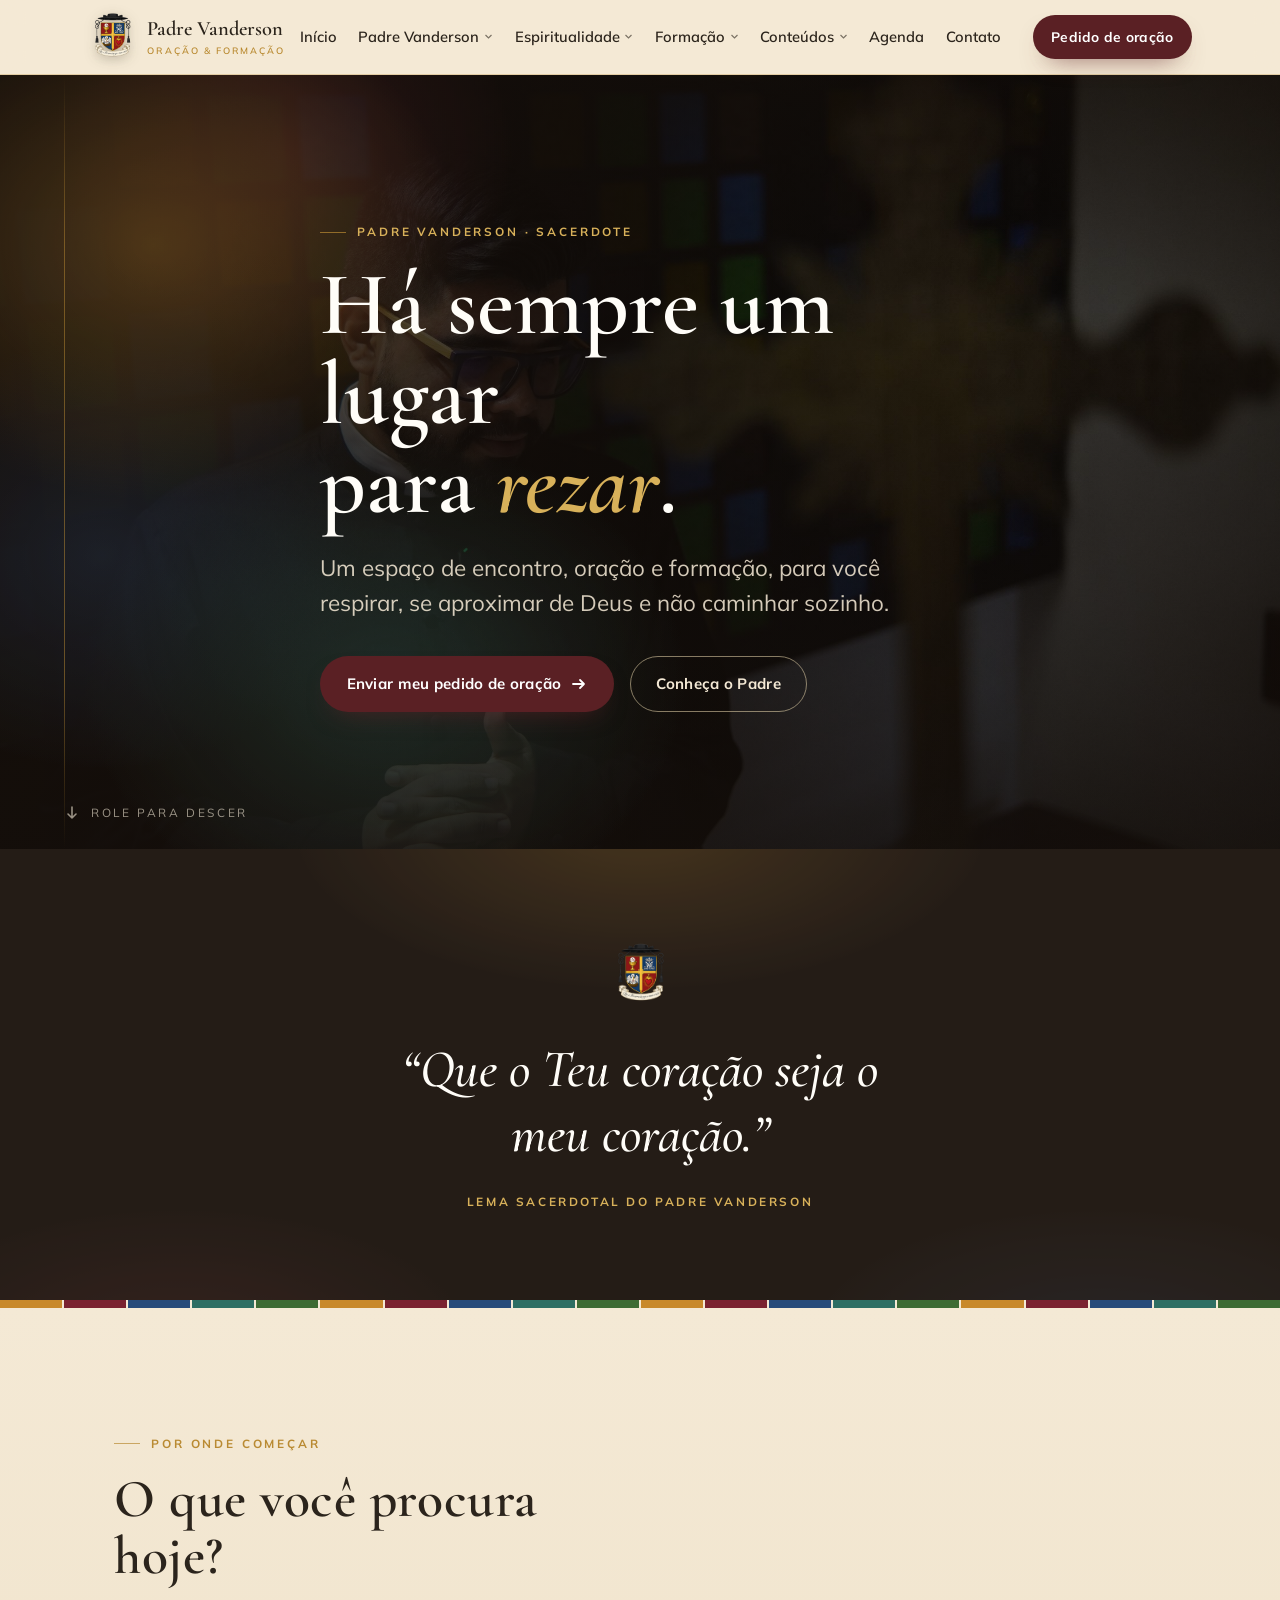
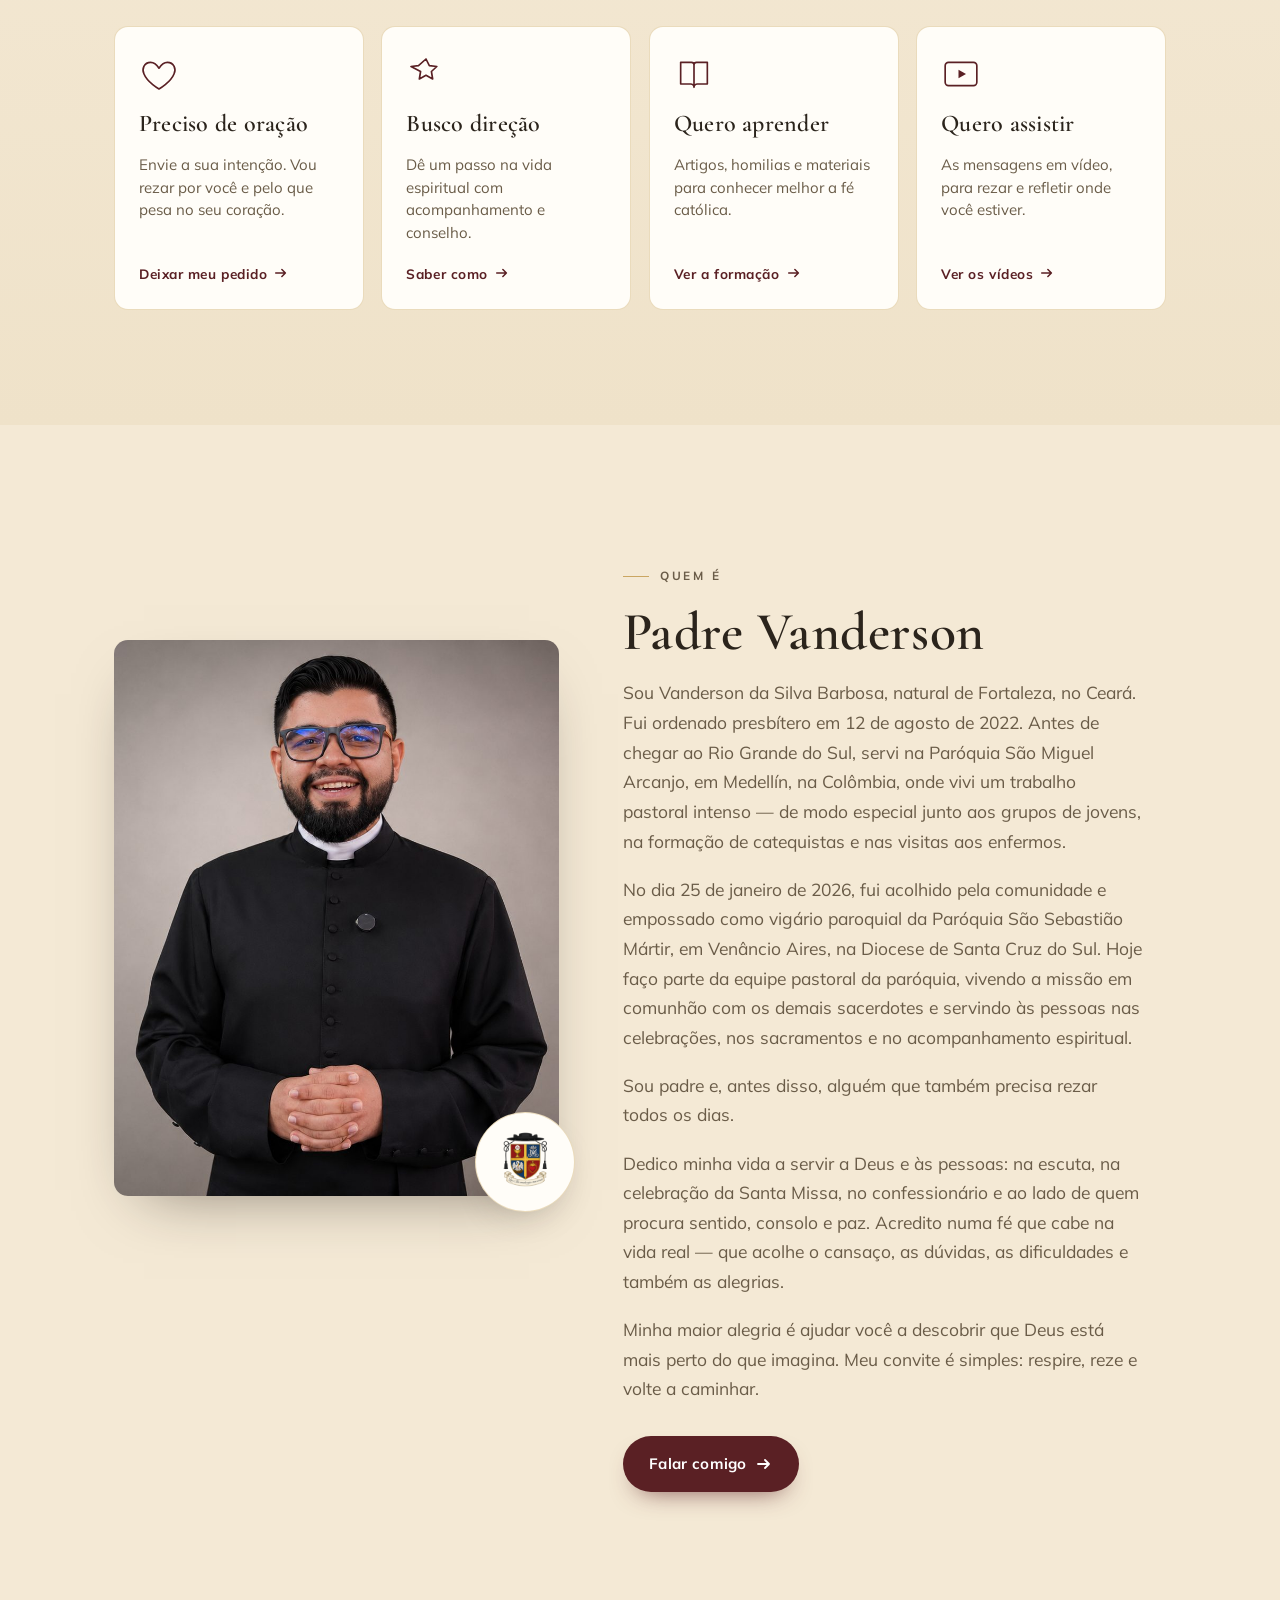
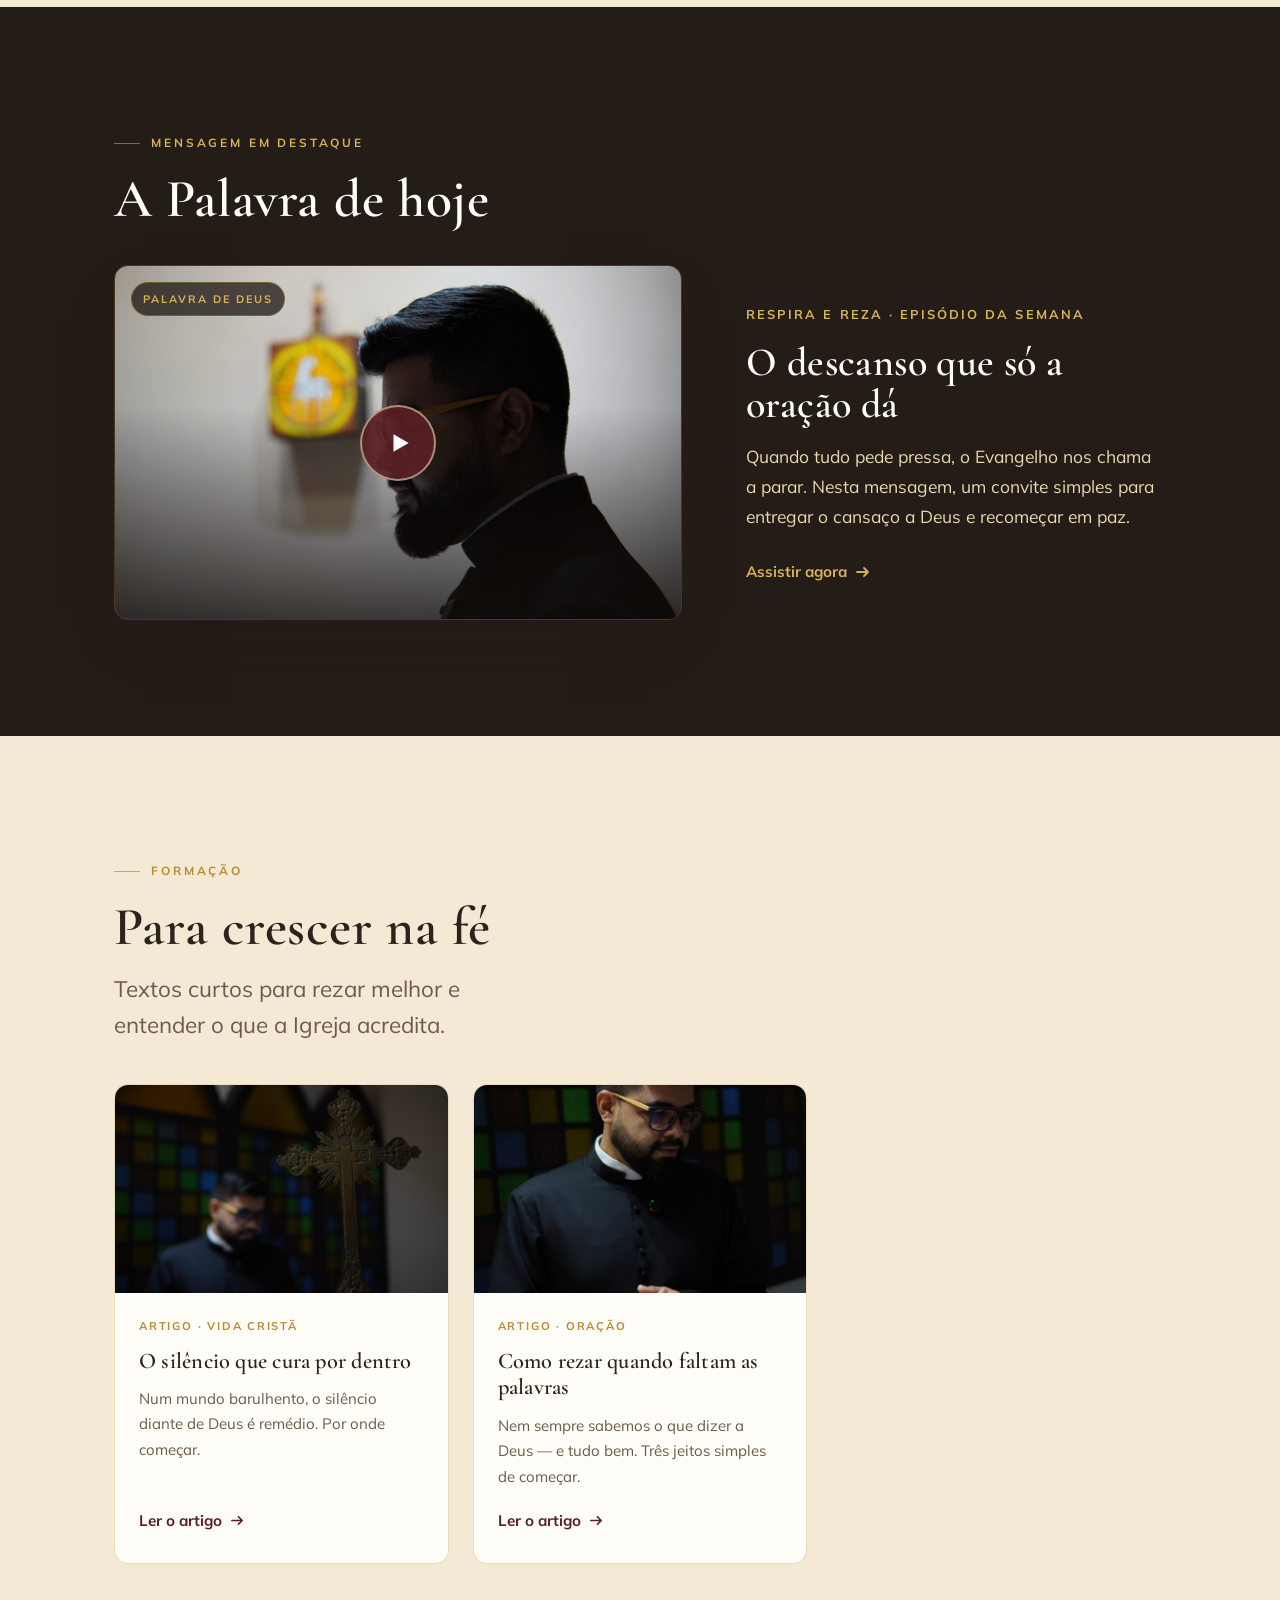
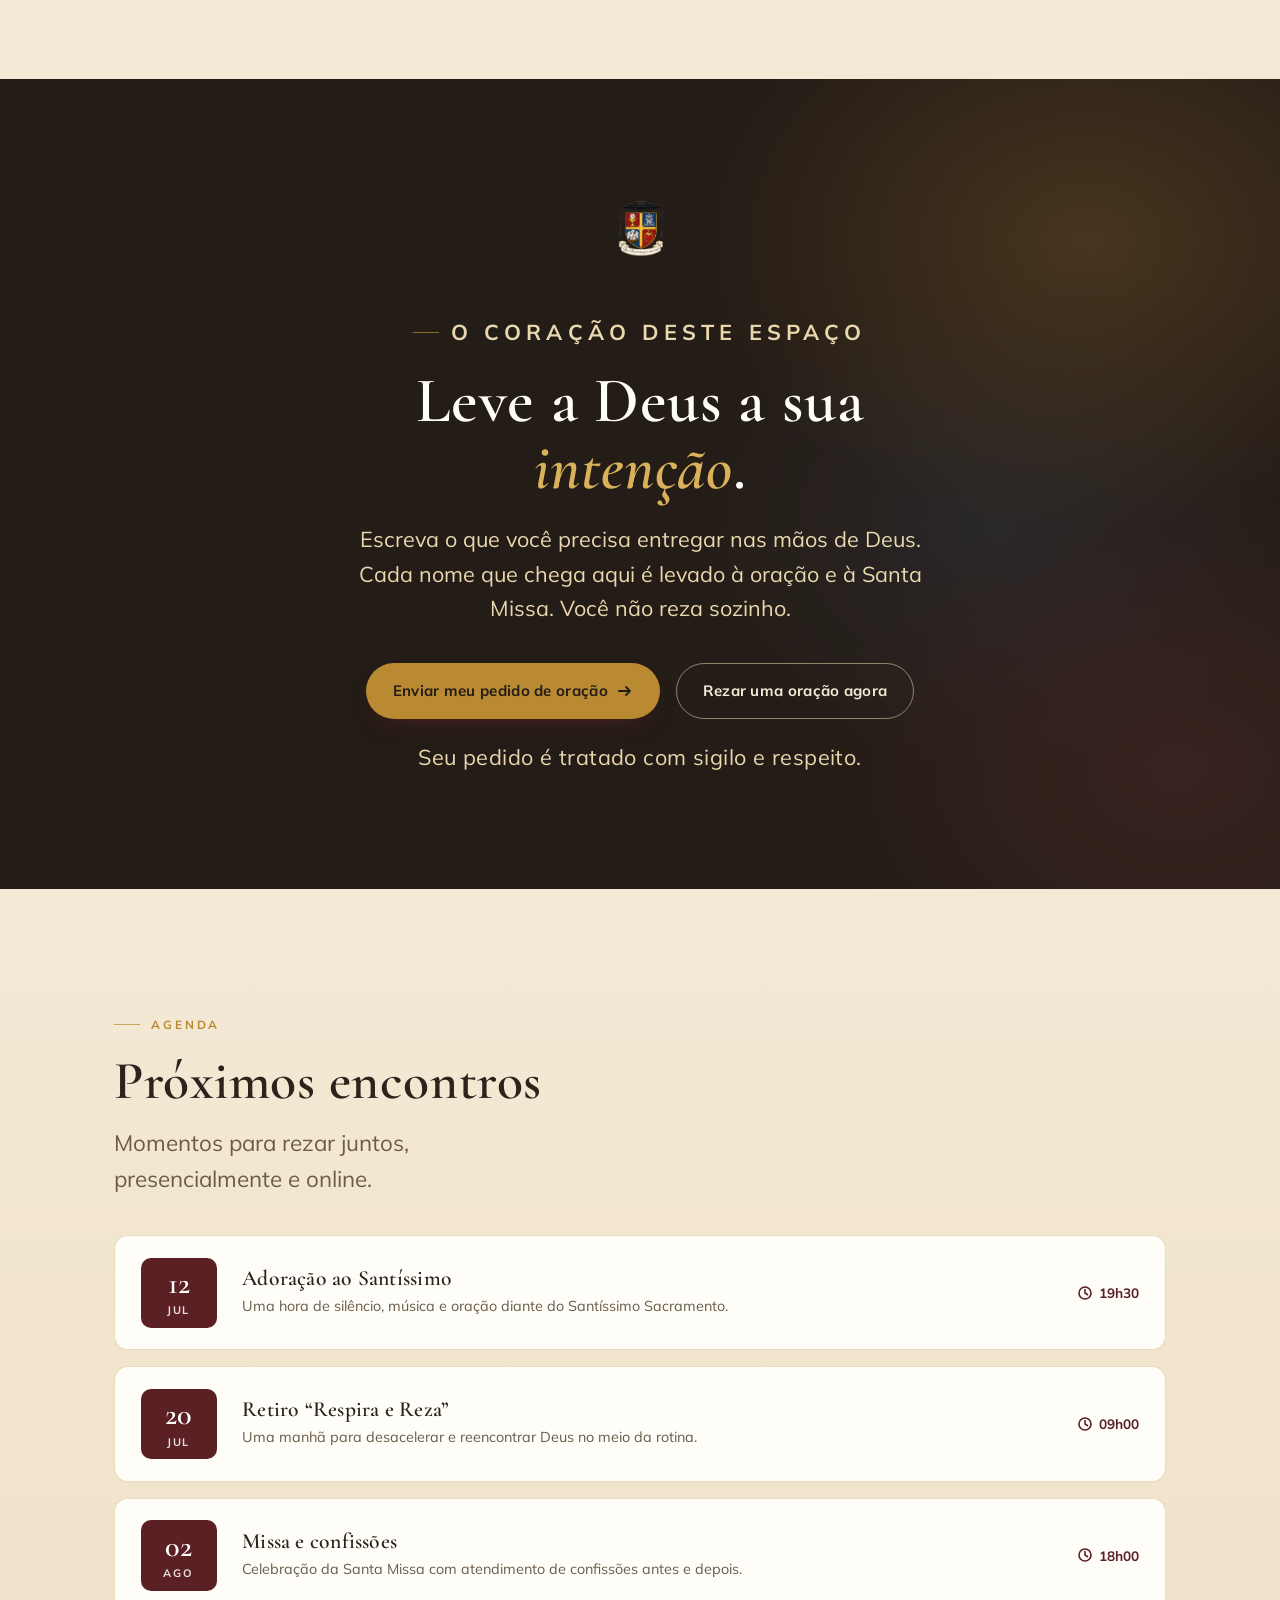
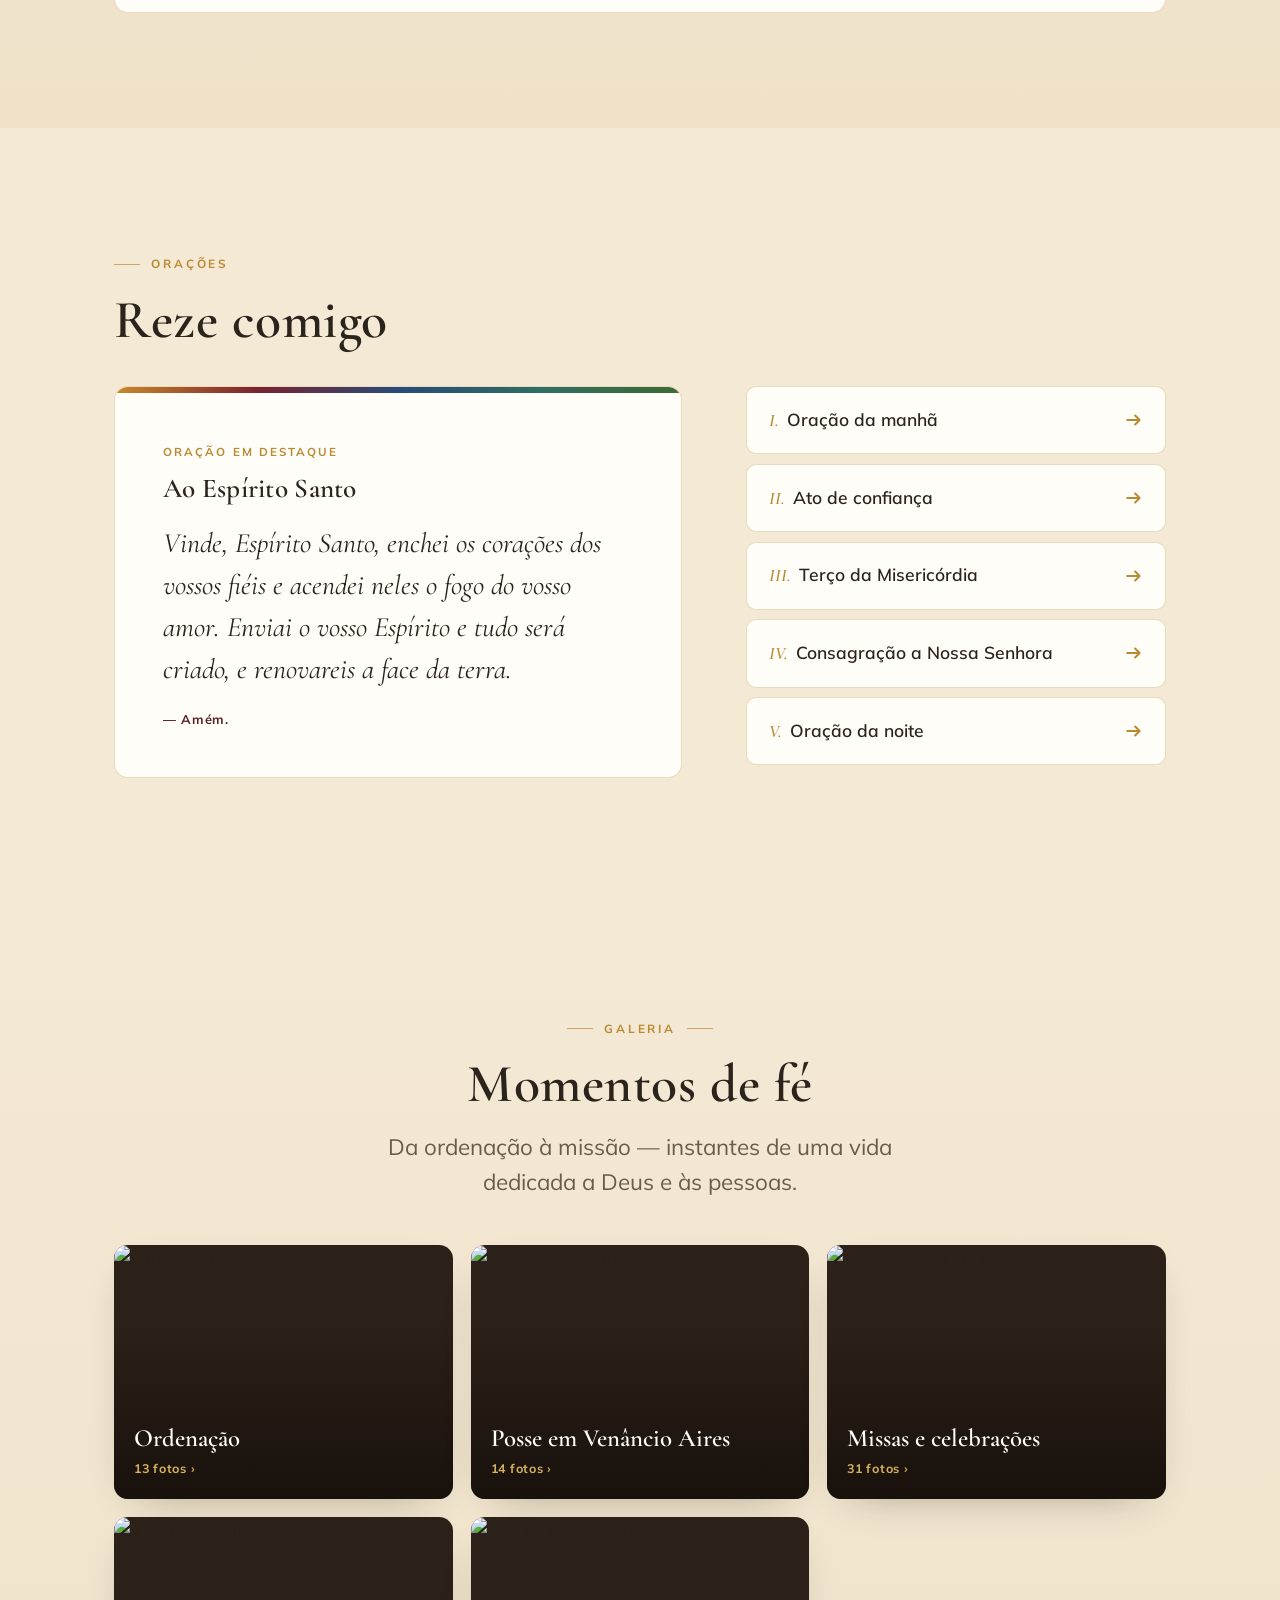
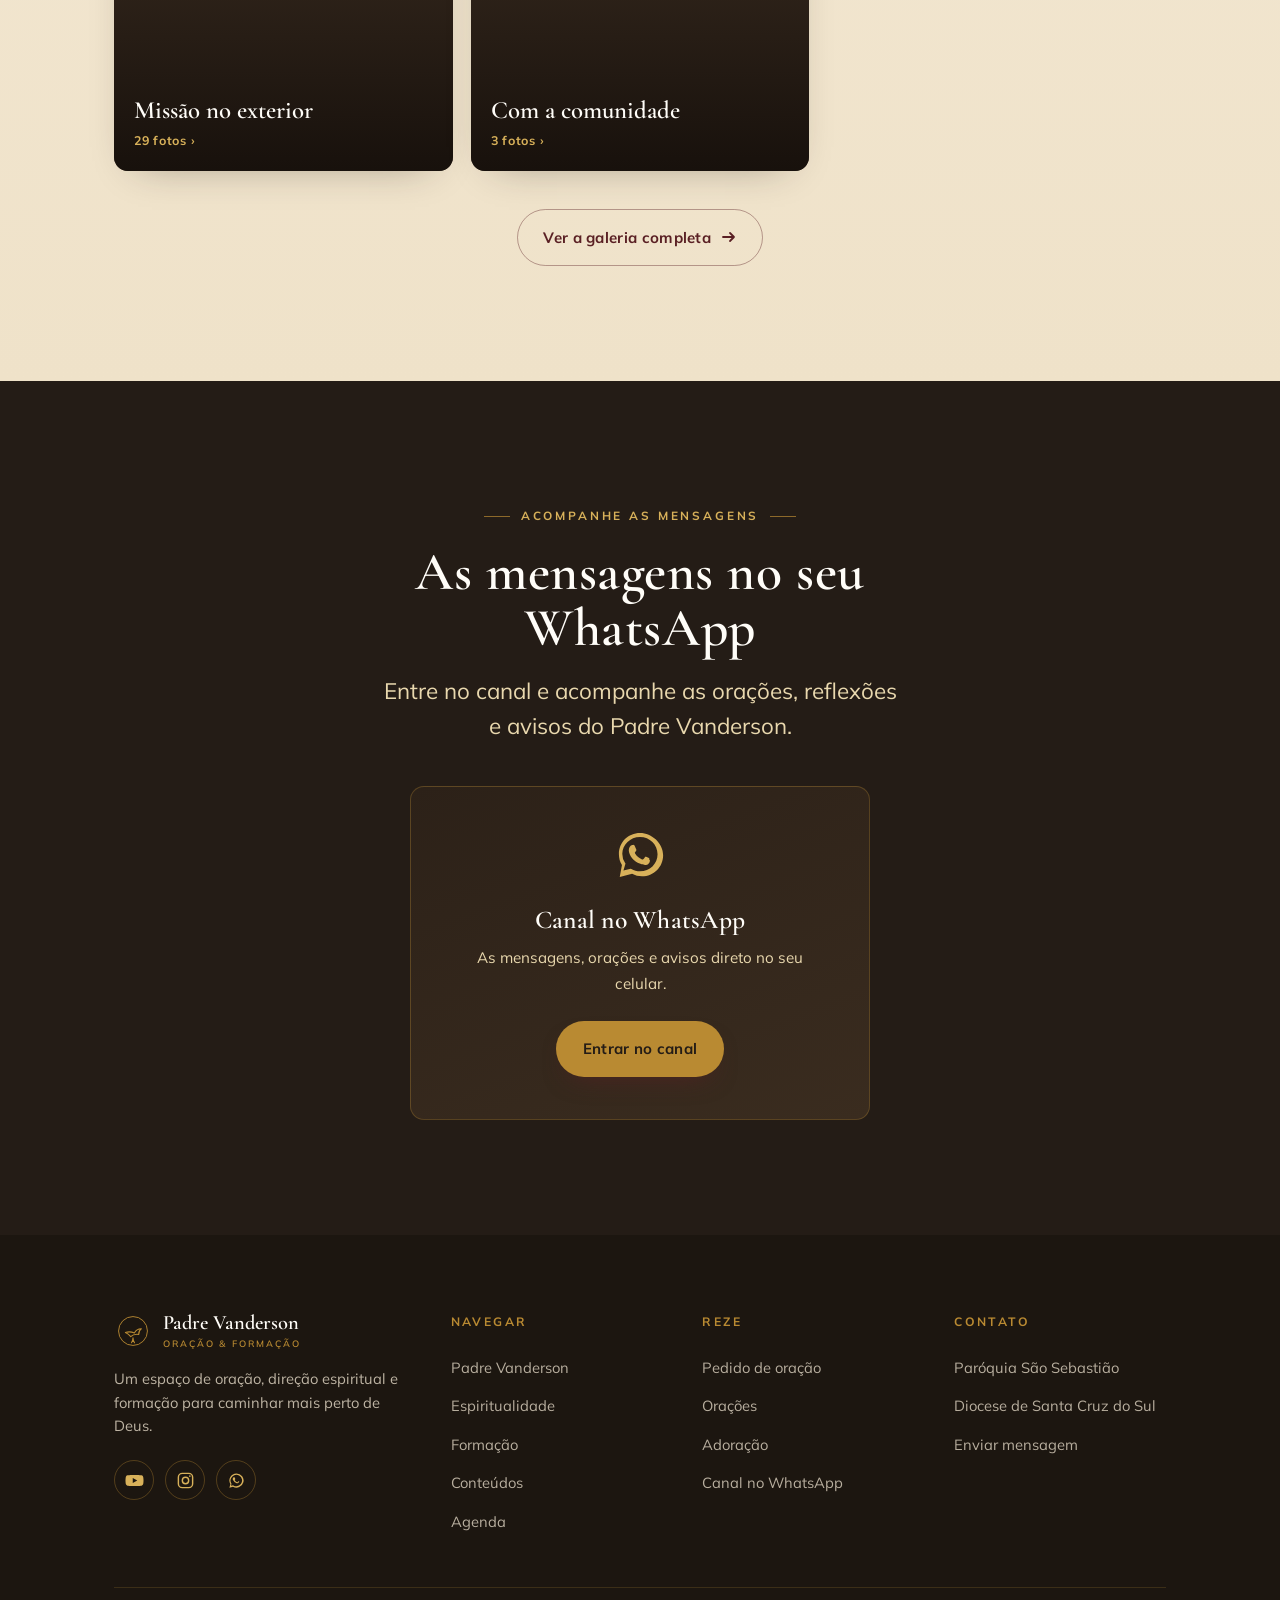
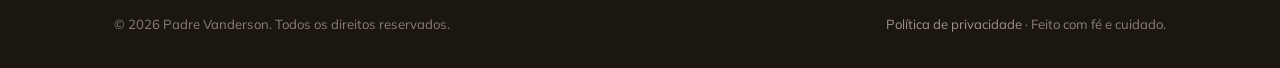
==== commit 8ee3287c: "Add files via upload" ====
--- a/index.html
+++ b/index.html
@@ -424,7 +424,8 @@
       <div class="footer__col">
         <h4>Contato</h4>
         <ul>
-          <li><a href="#">Paróquia · Diocese</a></li>
+          <li><a href="https://www.instagram.com/paroquiassm/" target="_blank" rel="noopener">Paróquia São Sebastião</a></li>
+          <li><a href="https://diocesesantacruz.com.br/" target="_blank" rel="noopener">Diocese de Santa Cruz do Sul</a></li>
           <li><a href="pedido.html">Enviar mensagem</a></li>
         </ul>
       </div>
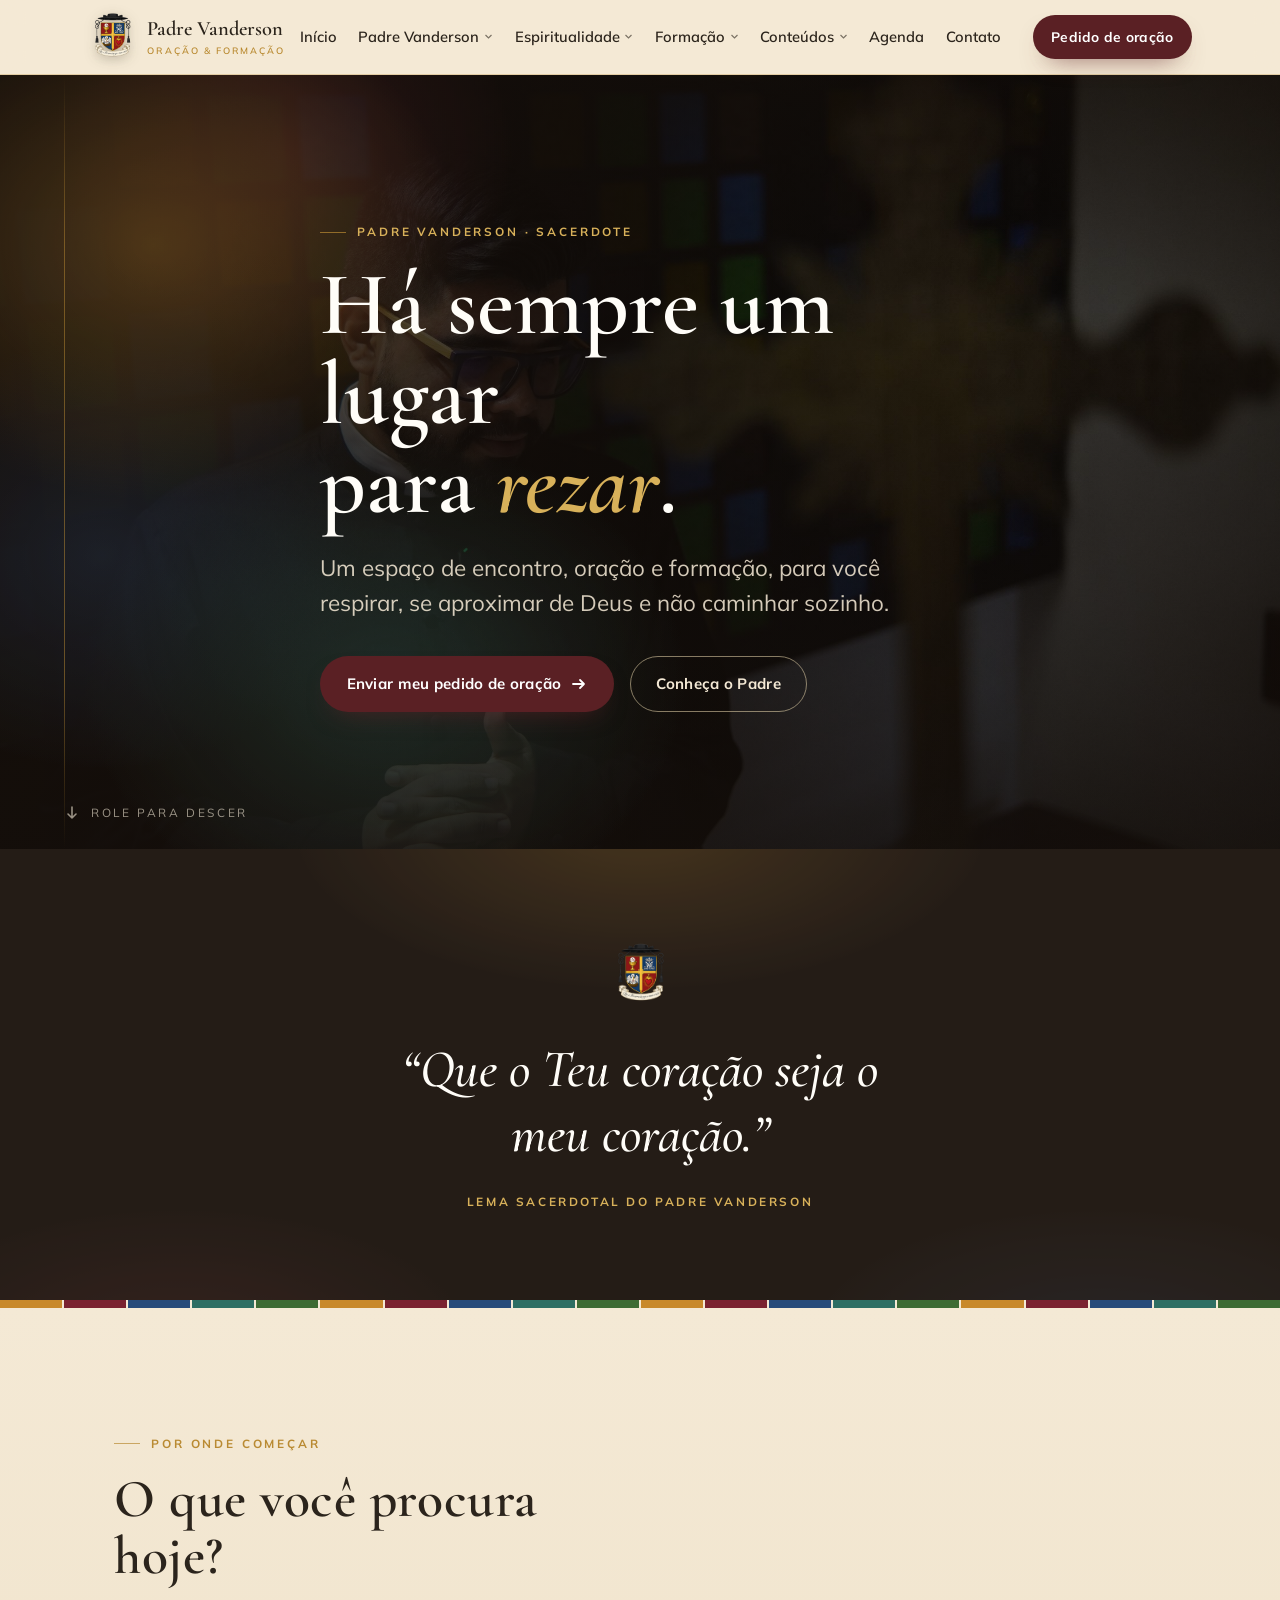
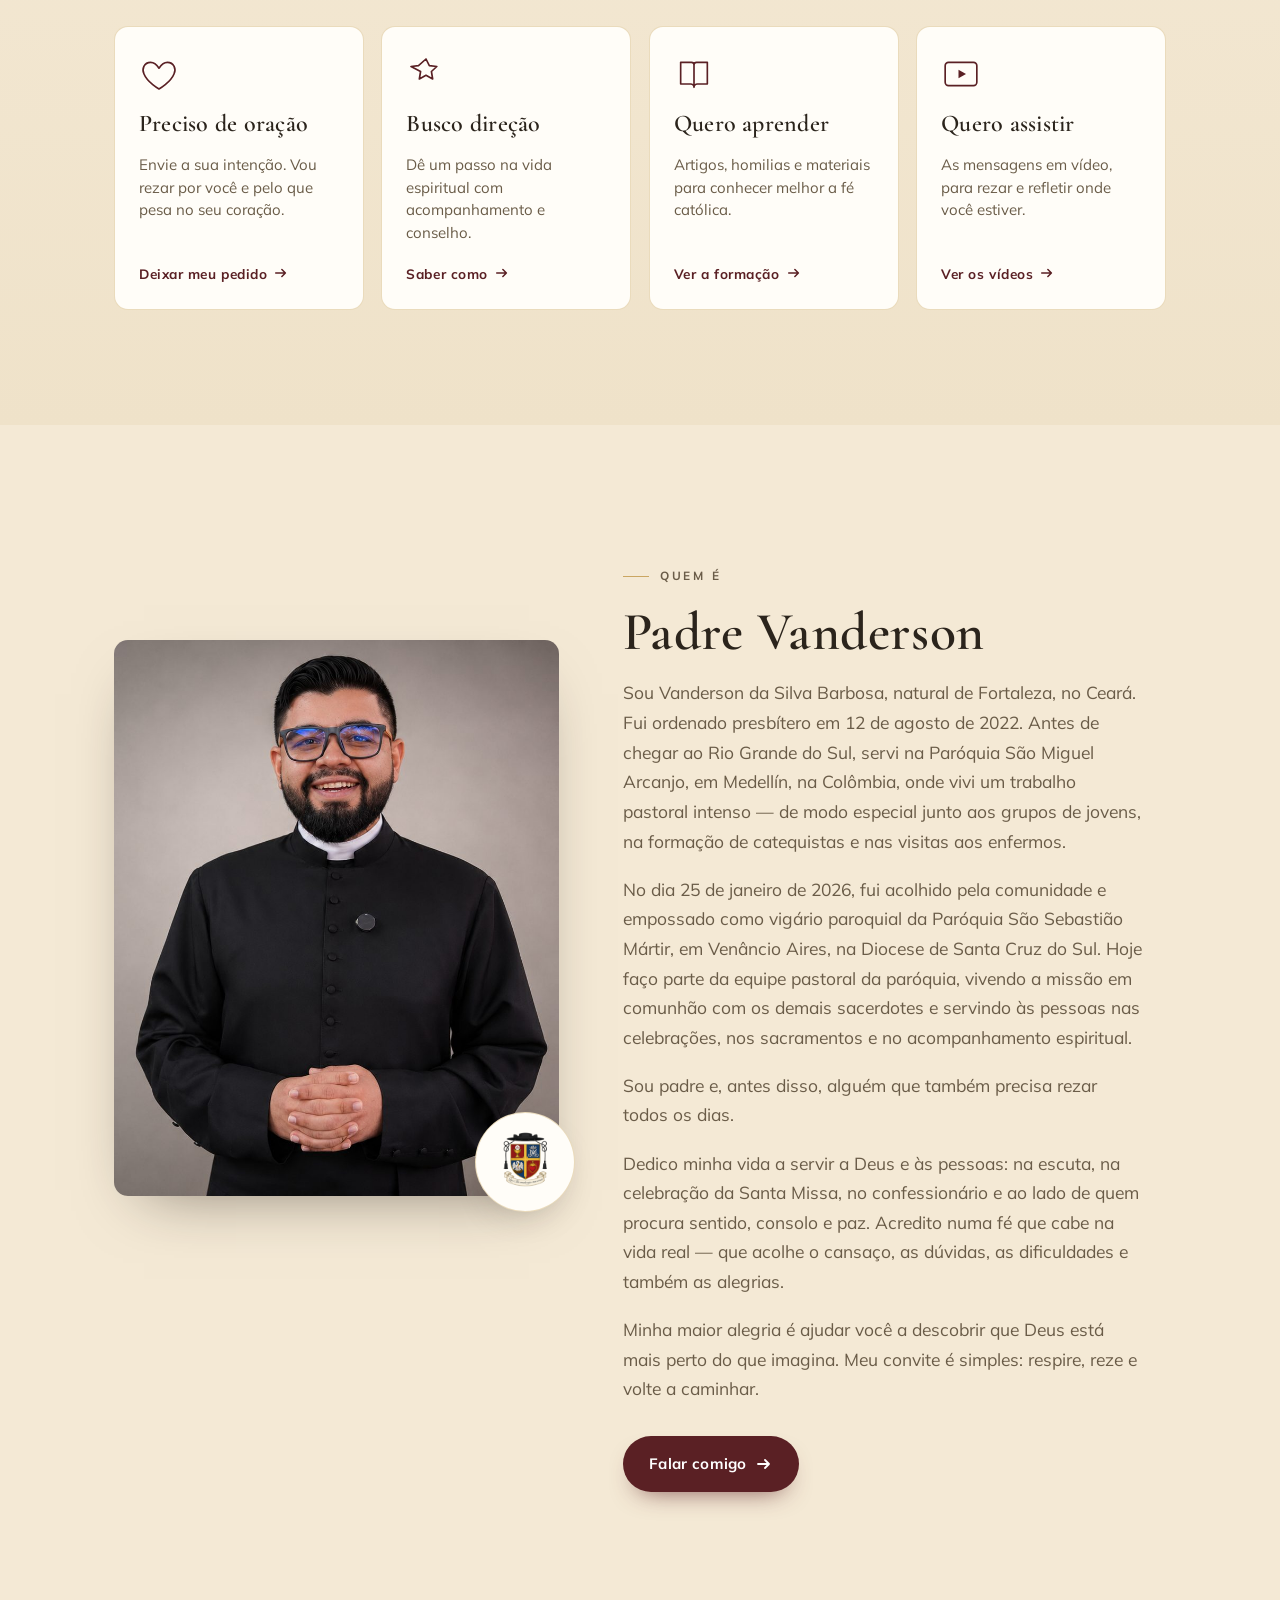
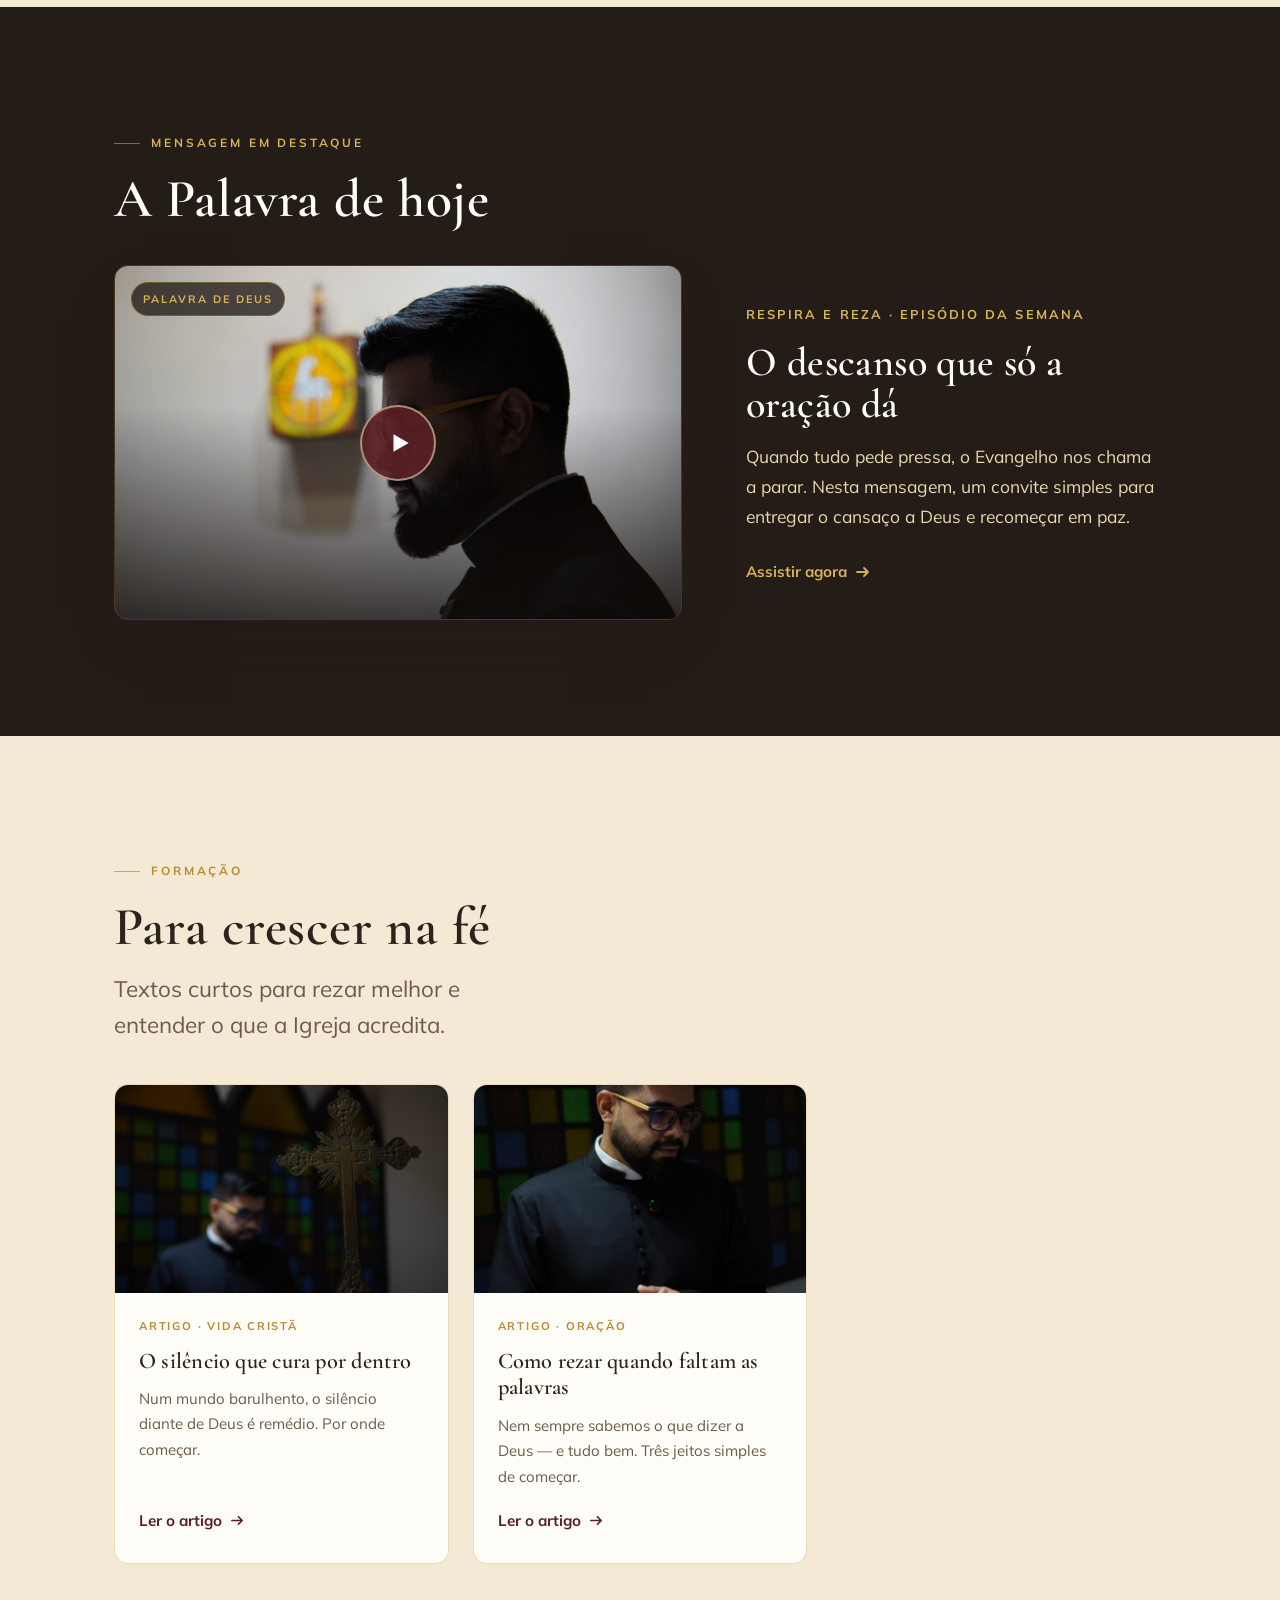
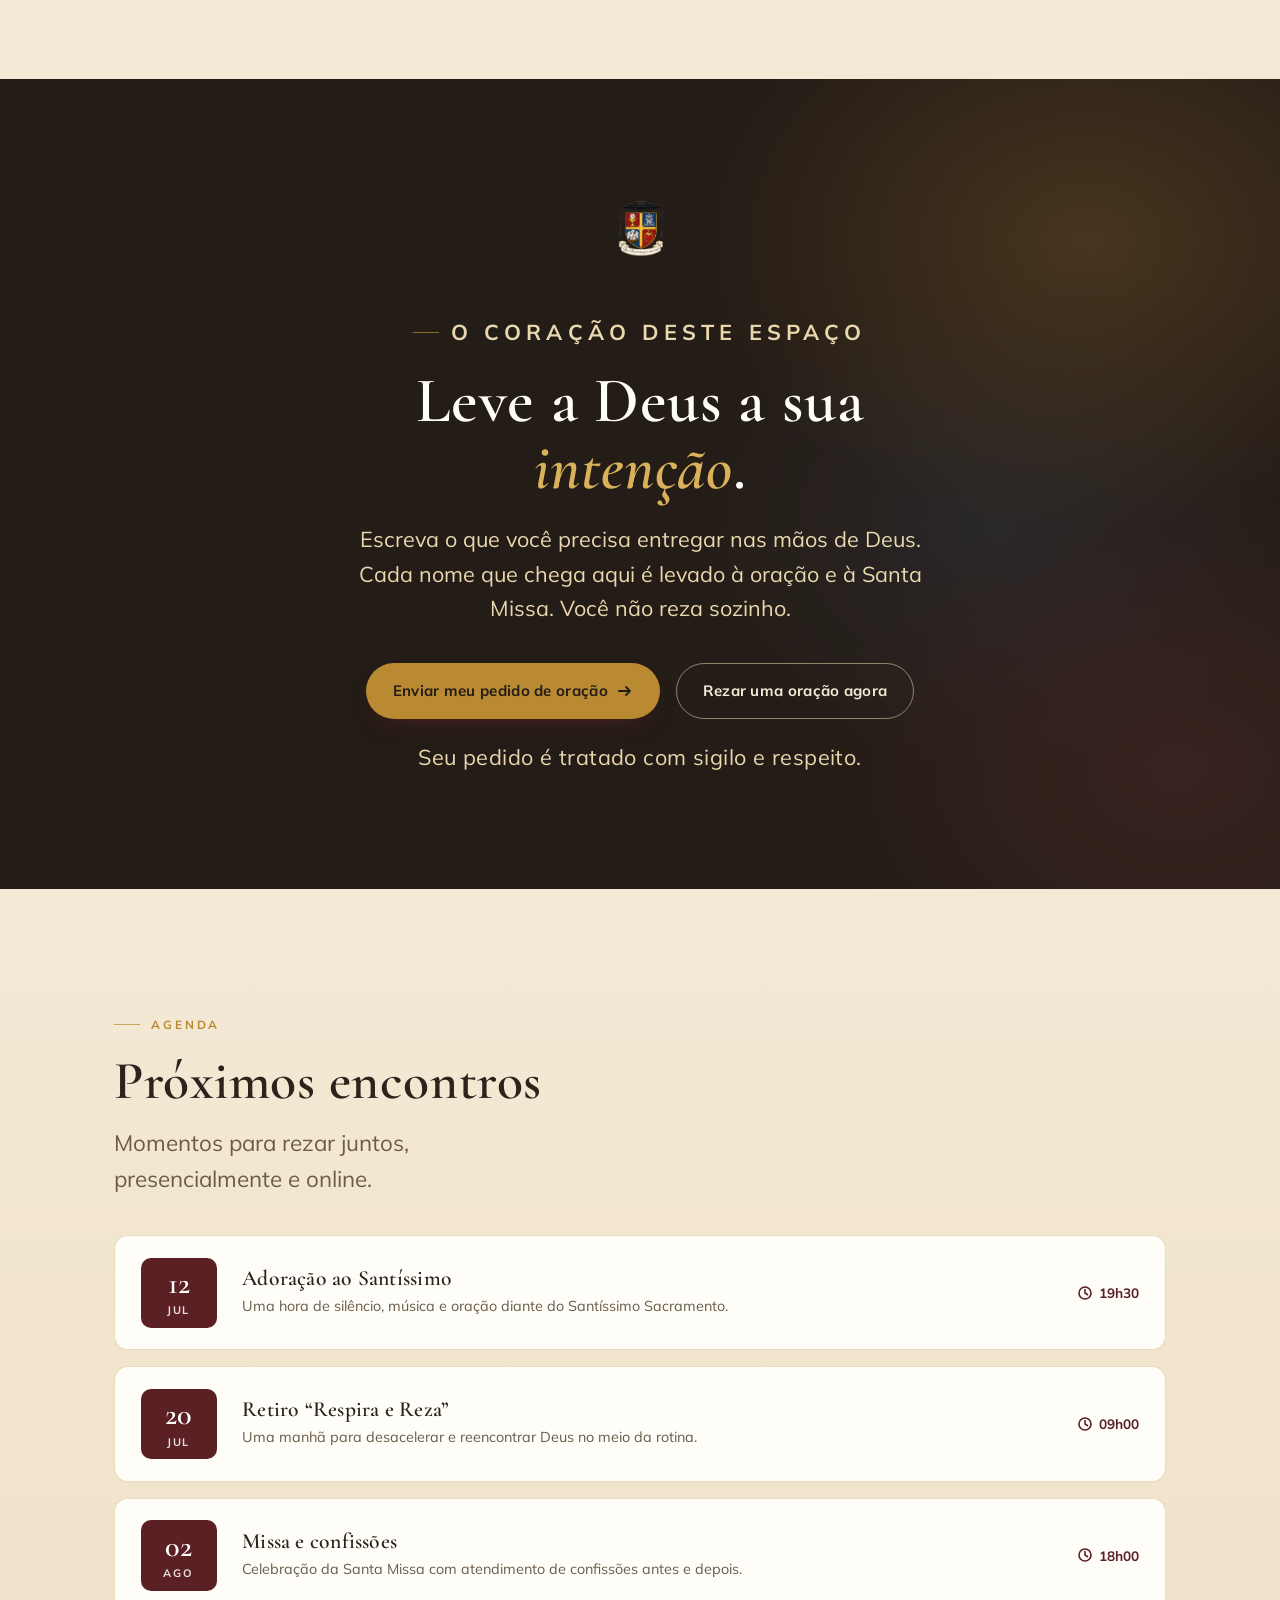
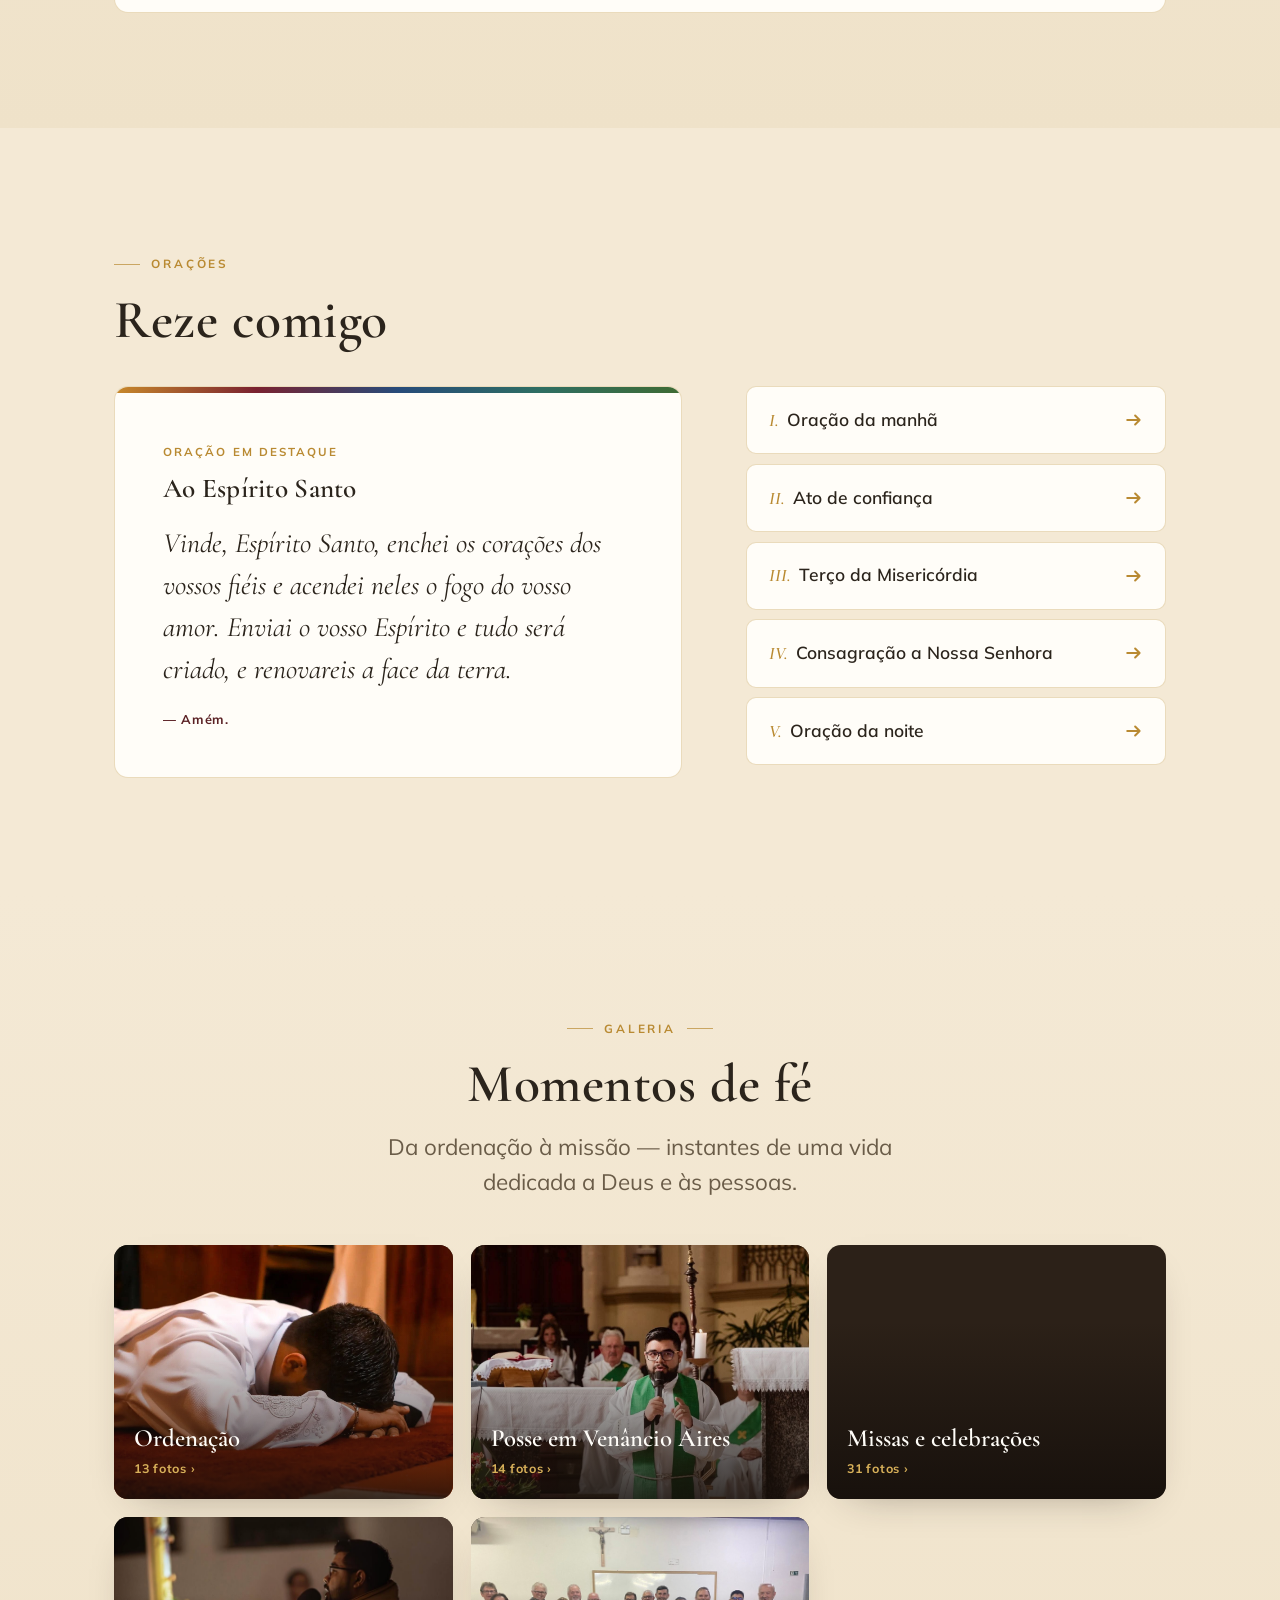
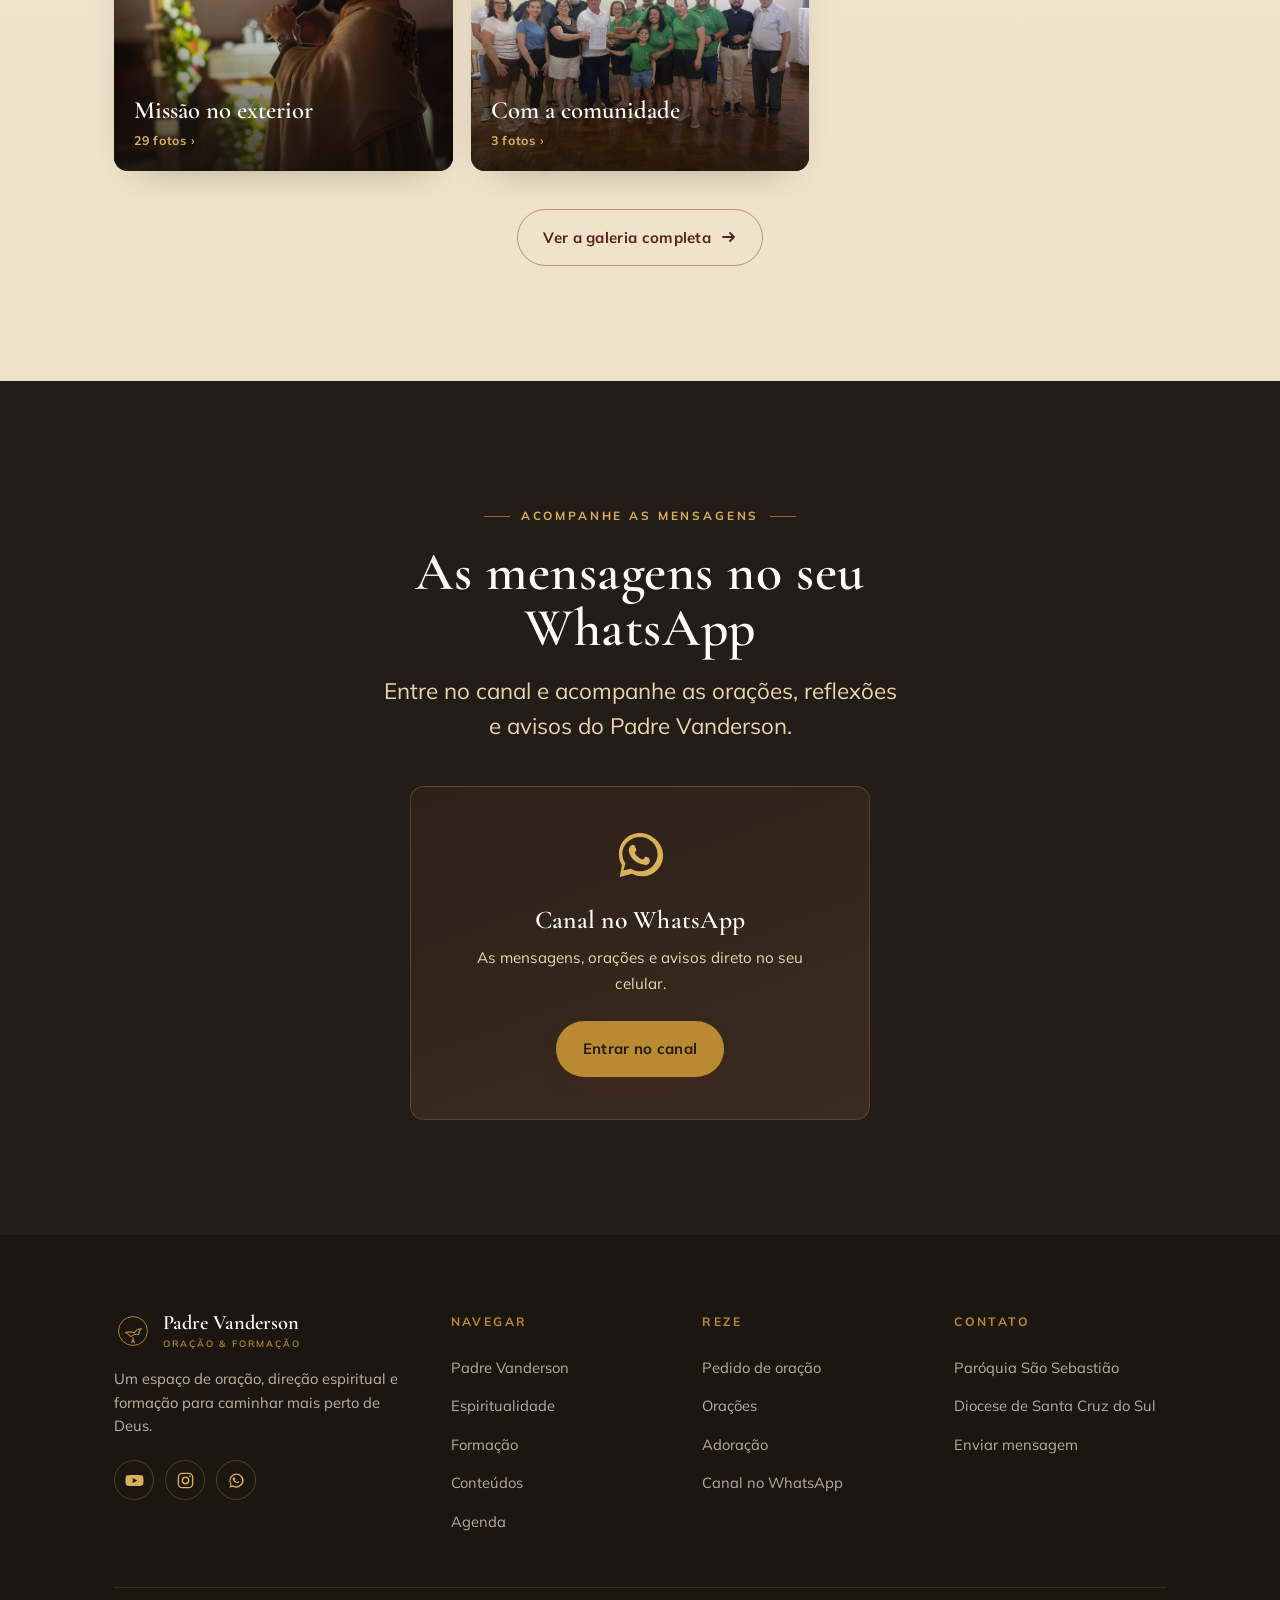
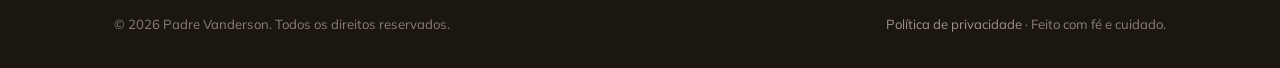
==== commit c2cea8d1: "Add files via upload" ====
--- a/index.html
+++ b/index.html
@@ -65,6 +65,8 @@
         <ul class="drop">
           <li><a href="#acessos">Direção espiritual</a></li>
           <li><a href="#oracoes">Orações</a></li>
+          <li><a href="consagracao-sao-miguel.html">Consagração total à Virgem Maria</a></li>
+          <li><a href="novena/">Novena a N. Sra. das Graças</a></li>
           <li><a href="pedido.html">Pedido de oração</a></li>
         </ul>
       </li>
@@ -114,7 +116,7 @@
     <li><a href="#conheca" data-menu-close>Padre Vanderson</a>
       <div class="sub"><a href="#conheca" data-menu-close>Quem é</a><a href="#conheca" data-menu-close>Missão</a></div></li>
     <li><a href="#oracoes" data-menu-close>Espiritualidade</a>
-      <div class="sub"><a href="#acessos" data-menu-close>Direção espiritual</a><a href="#oracoes" data-menu-close>Orações</a><a href="pedido.html" data-menu-close>Pedido de oração</a></div></li>
+      <div class="sub"><a href="#acessos" data-menu-close>Direção espiritual</a><a href="#oracoes" data-menu-close>Orações</a><a href="consagracao-sao-miguel.html" data-menu-close>Consagração total à Virgem Maria</a><a href="novena/" data-menu-close>Novena a N. Sra. das Graças</a><a href="pedido.html" data-menu-close>Pedido de oração</a></div></li>
     <li><a href="#formacao" data-menu-close>Formação</a></li>
     <li><a href="#destaque" data-menu-close>Conteúdos</a>
       <div class="sub"><a href="https://www.youtube.com/channel/UCvTfDBISUCdvA43TUDEplZA" target="_blank" rel="noopener">Vídeos</a><a href="galeria.html">Fotos</a></div></li>
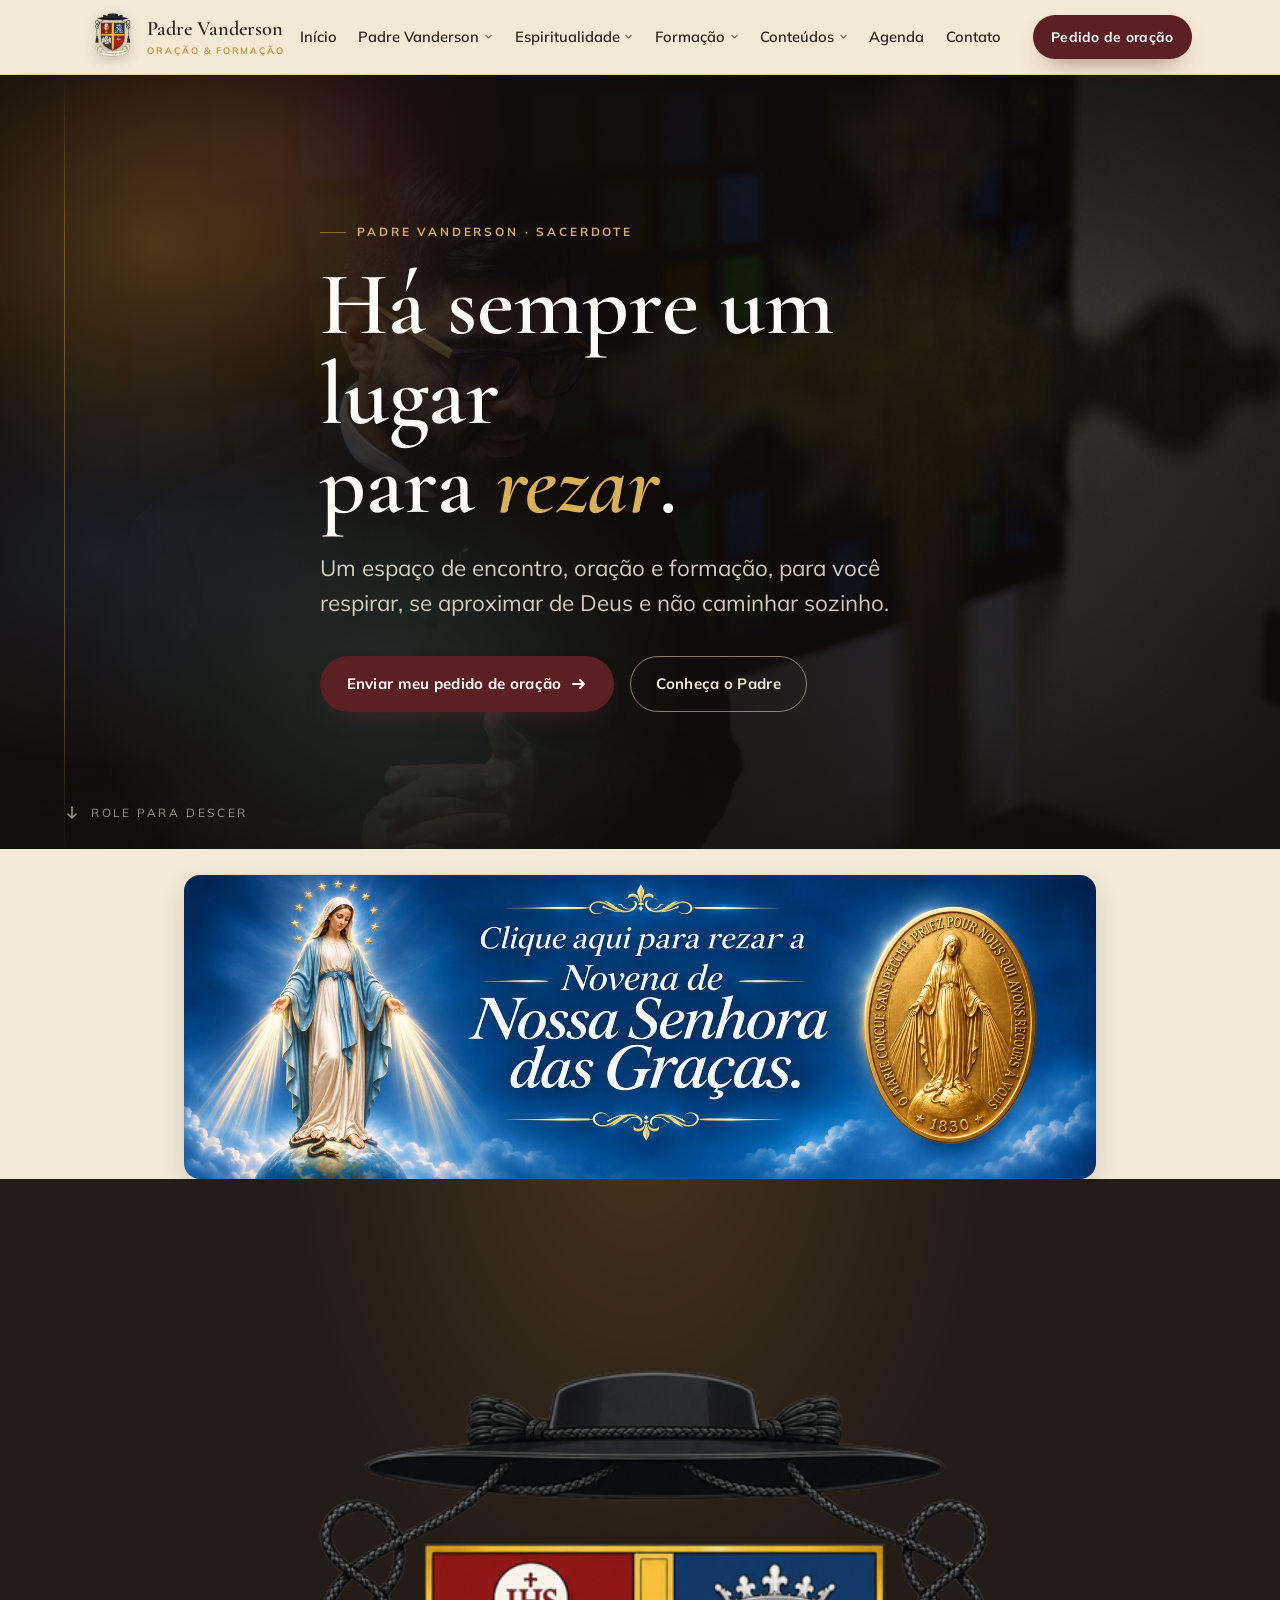
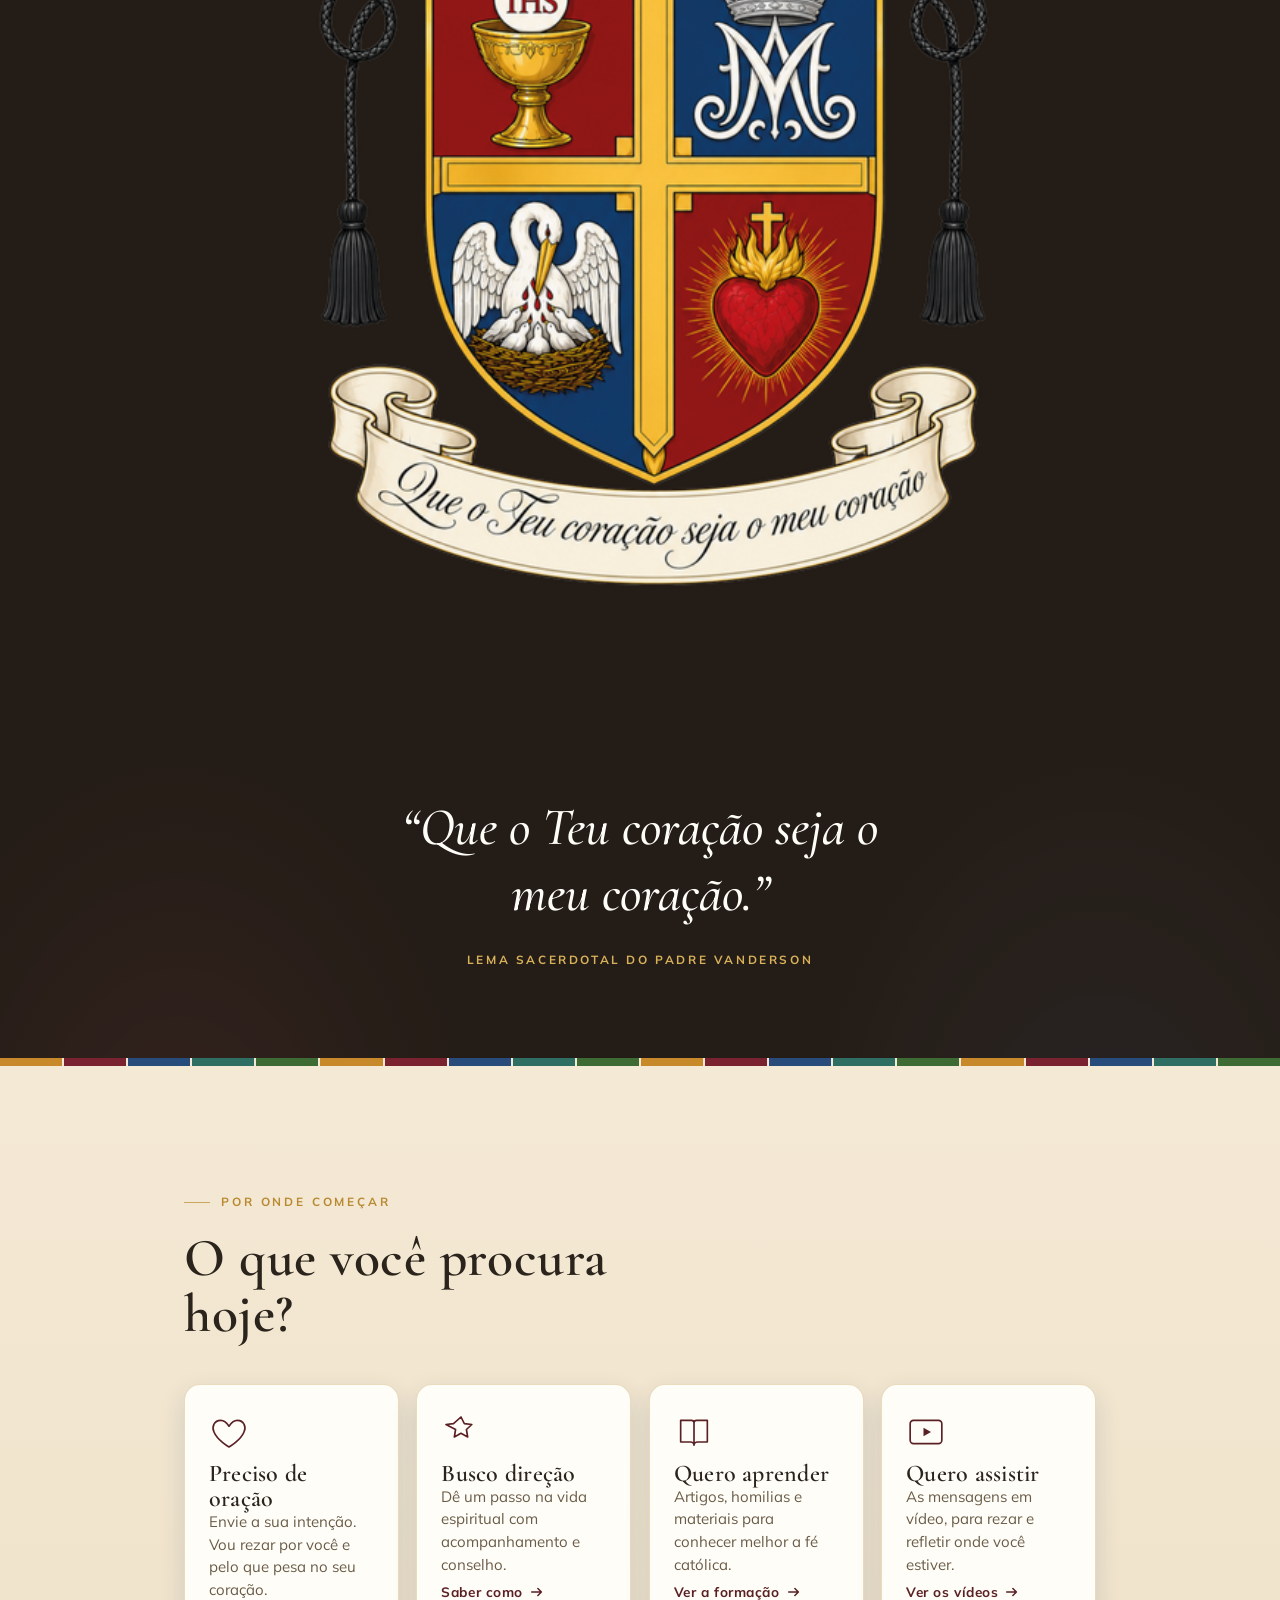
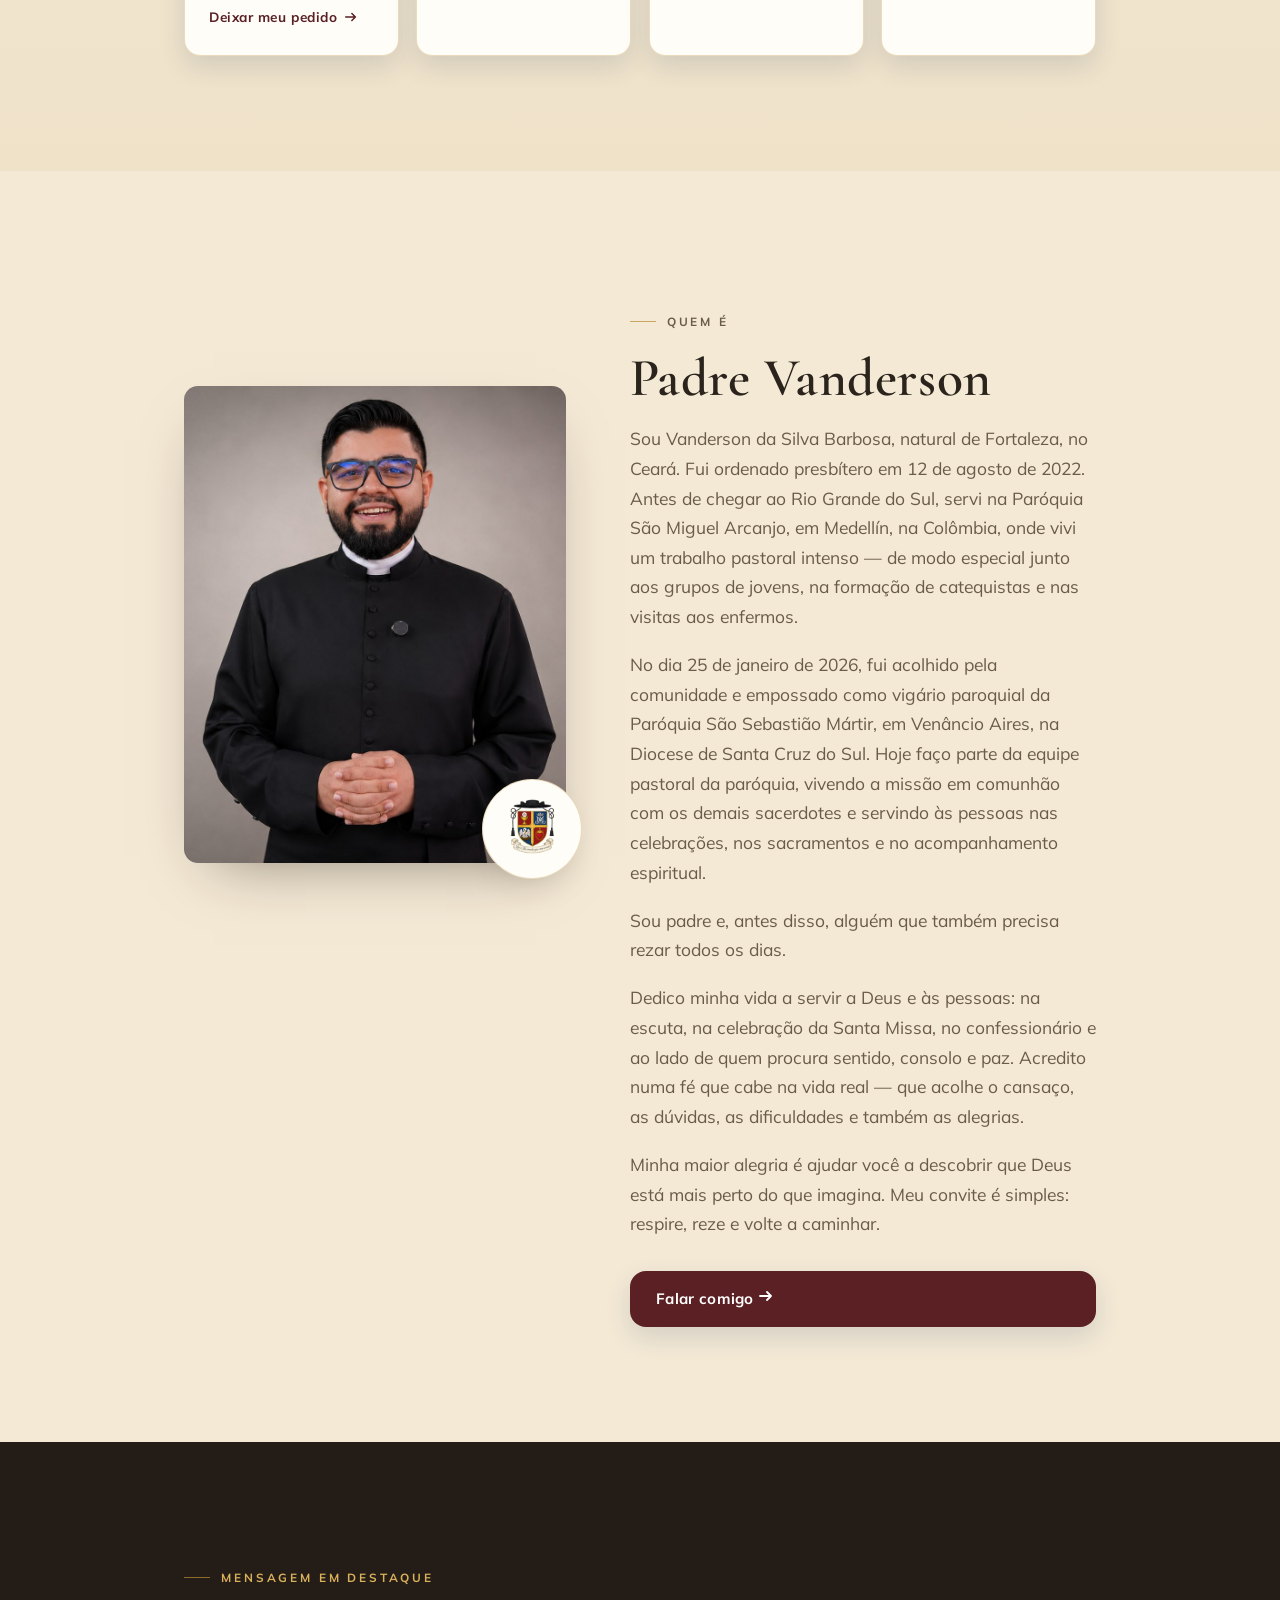
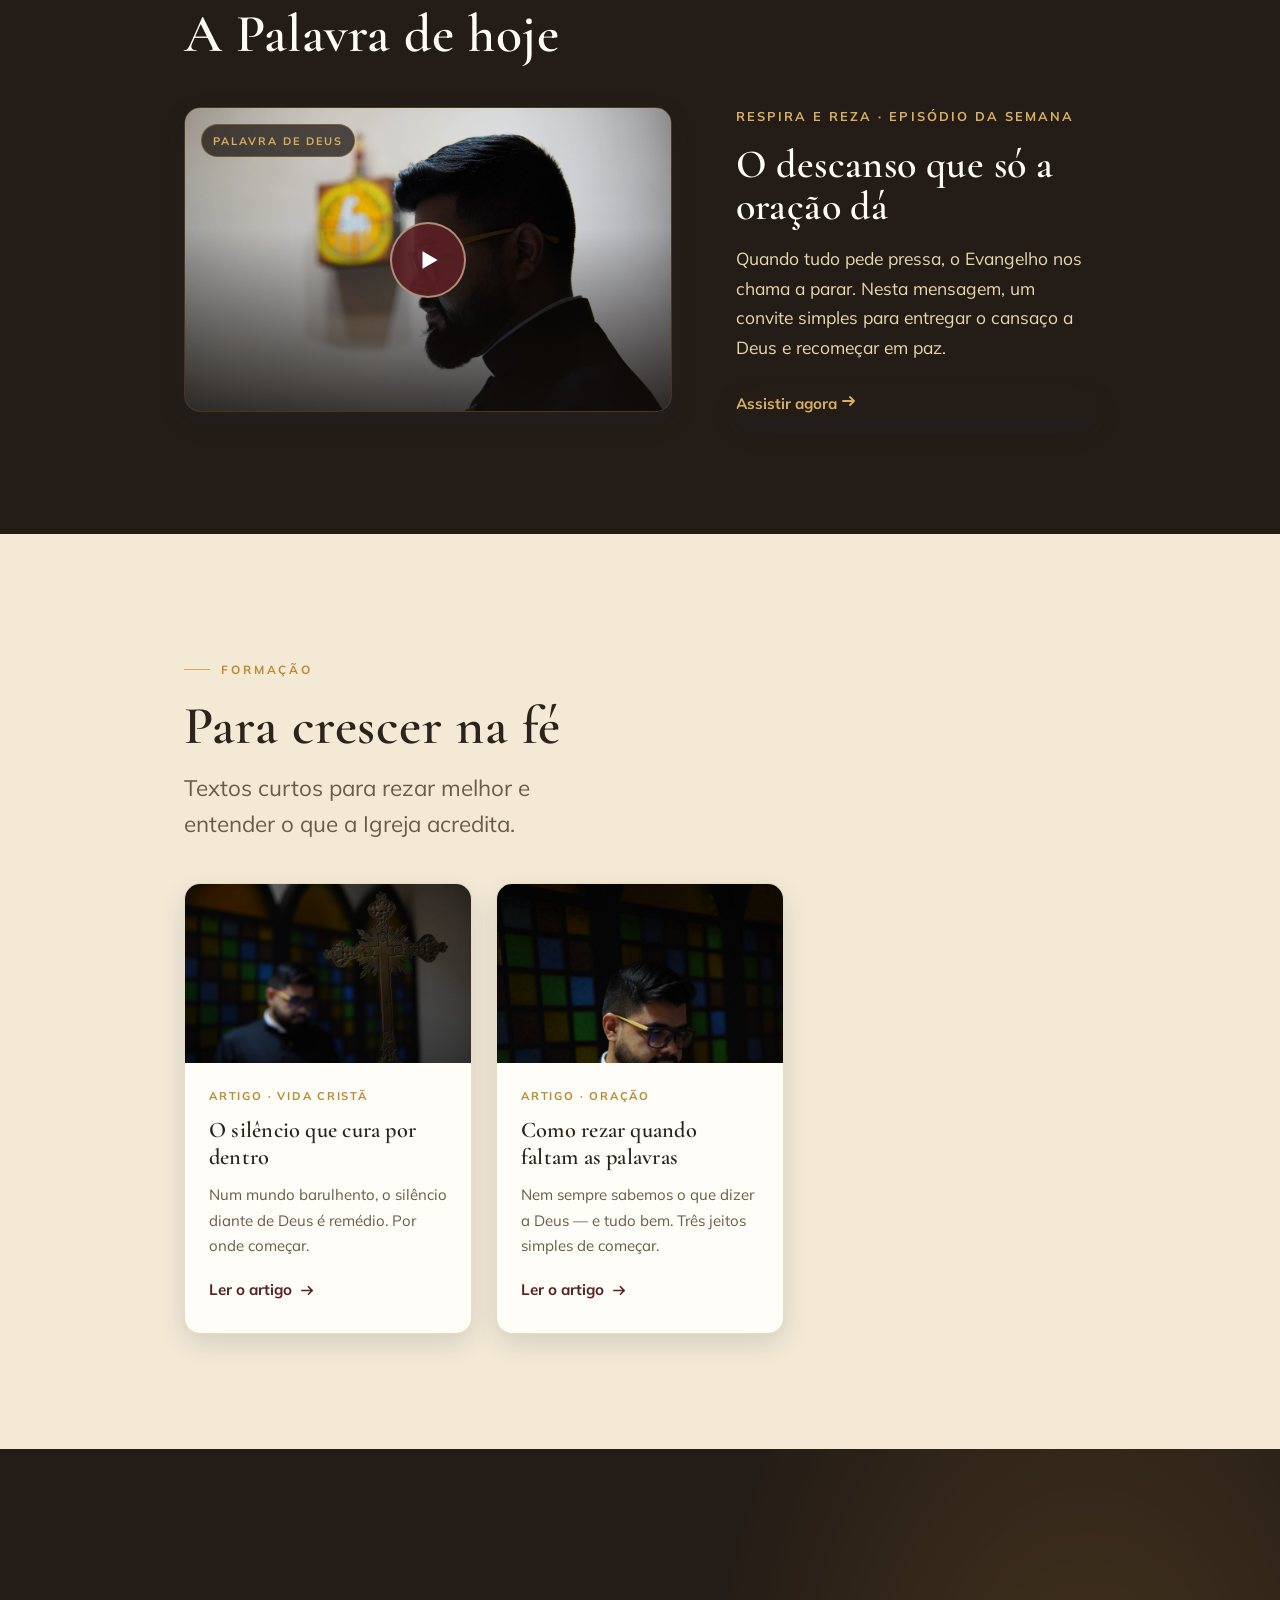
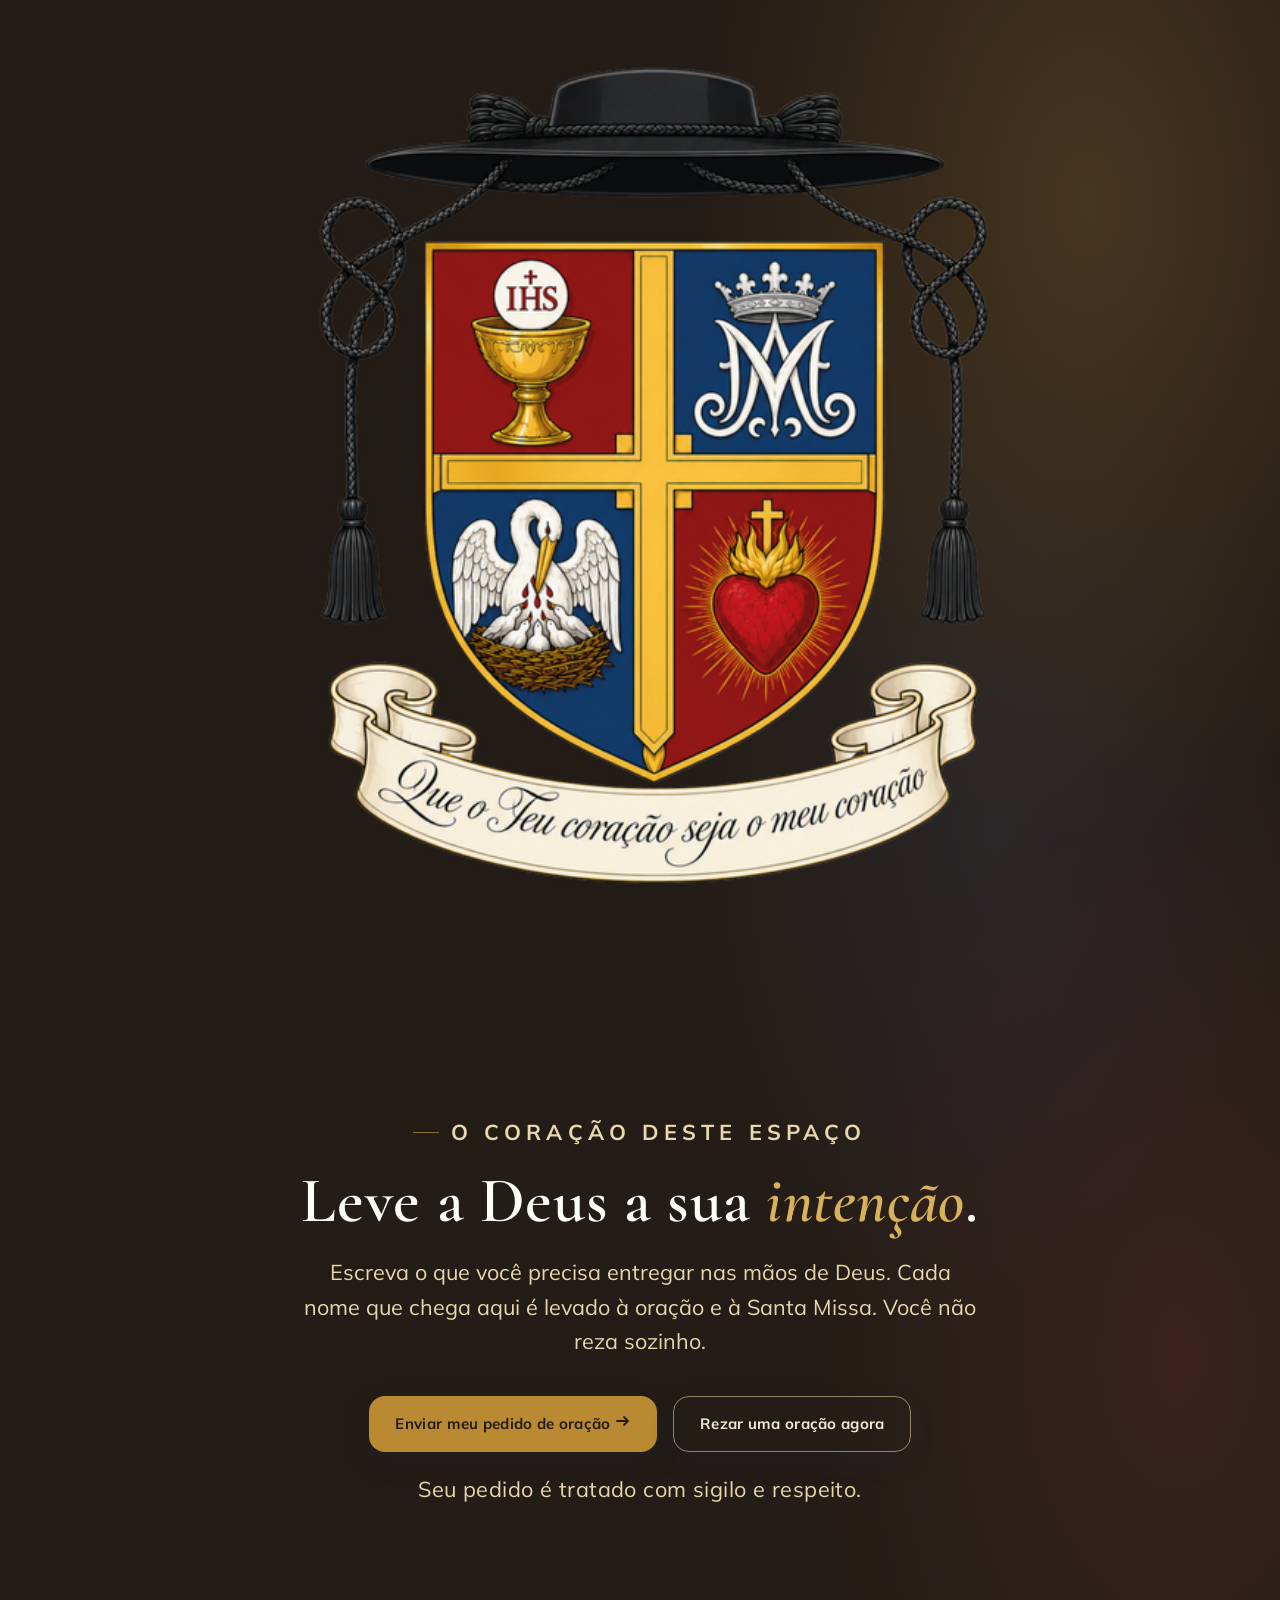
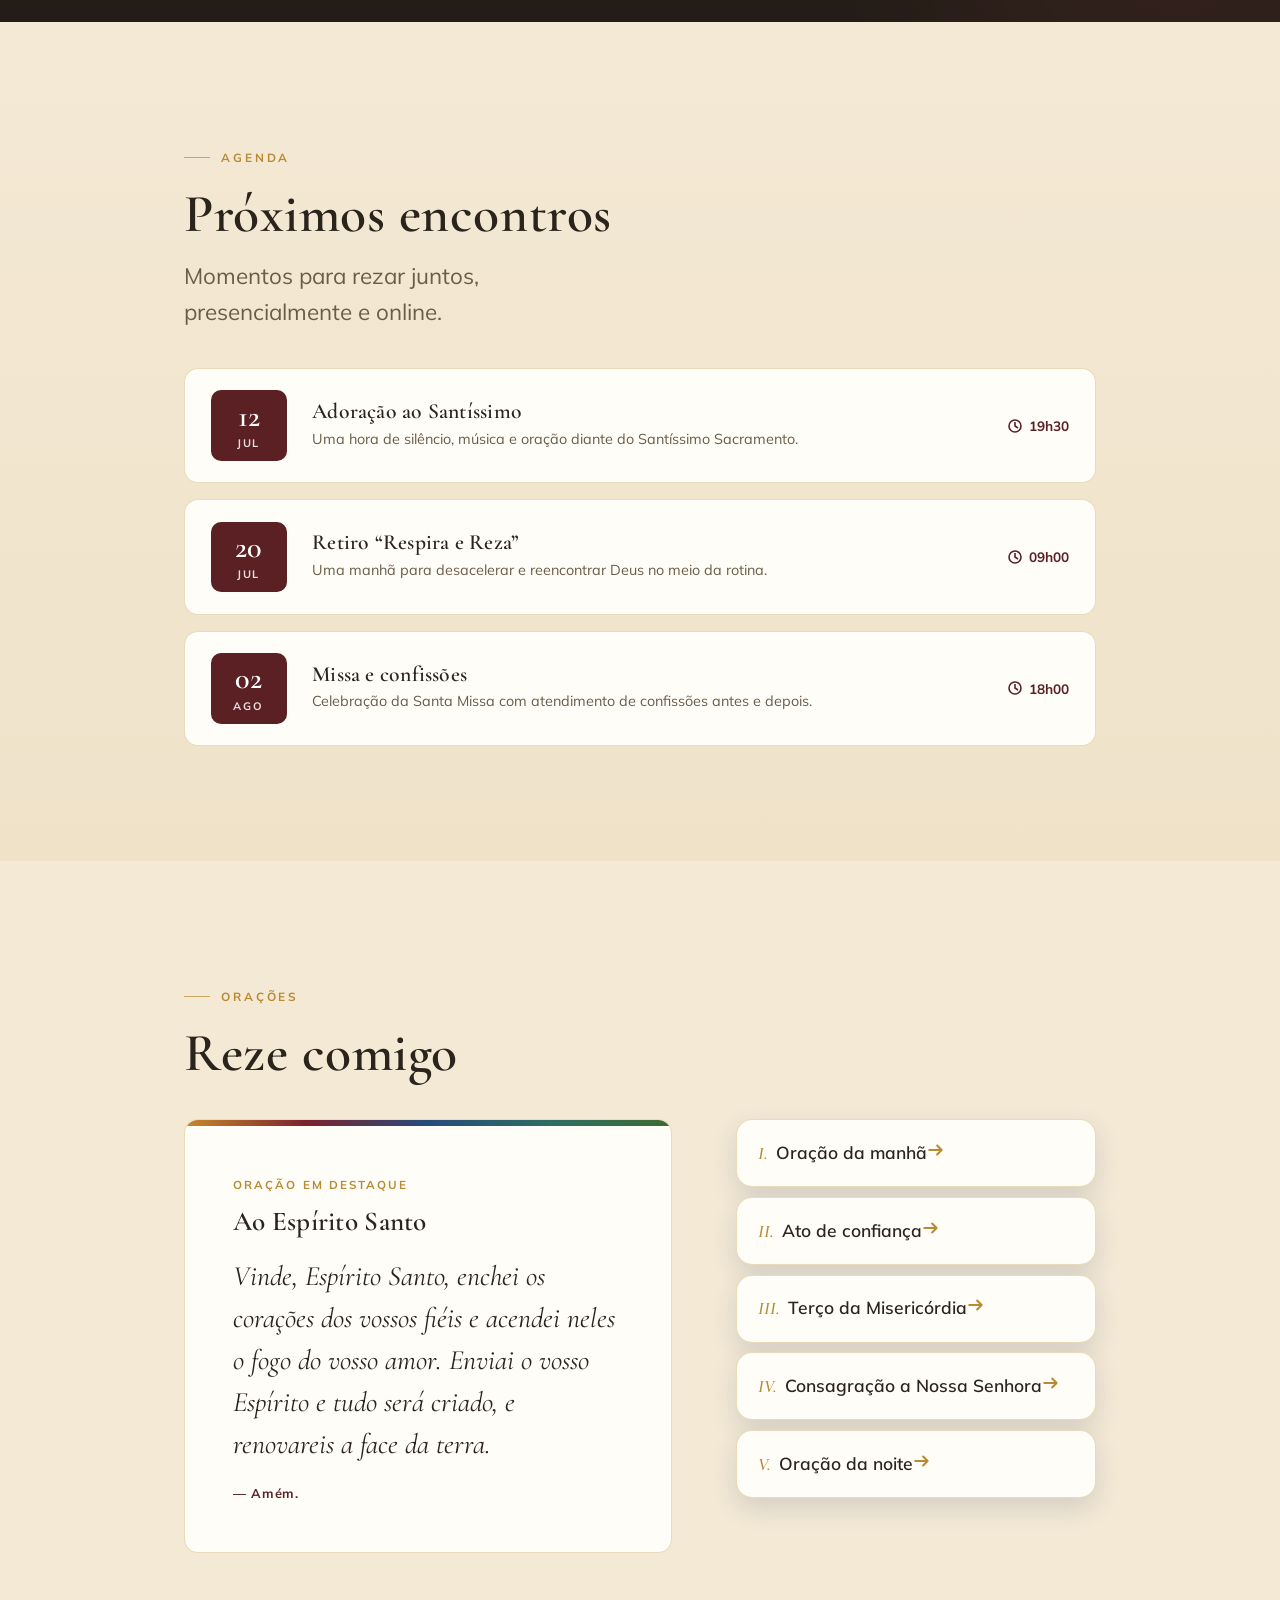
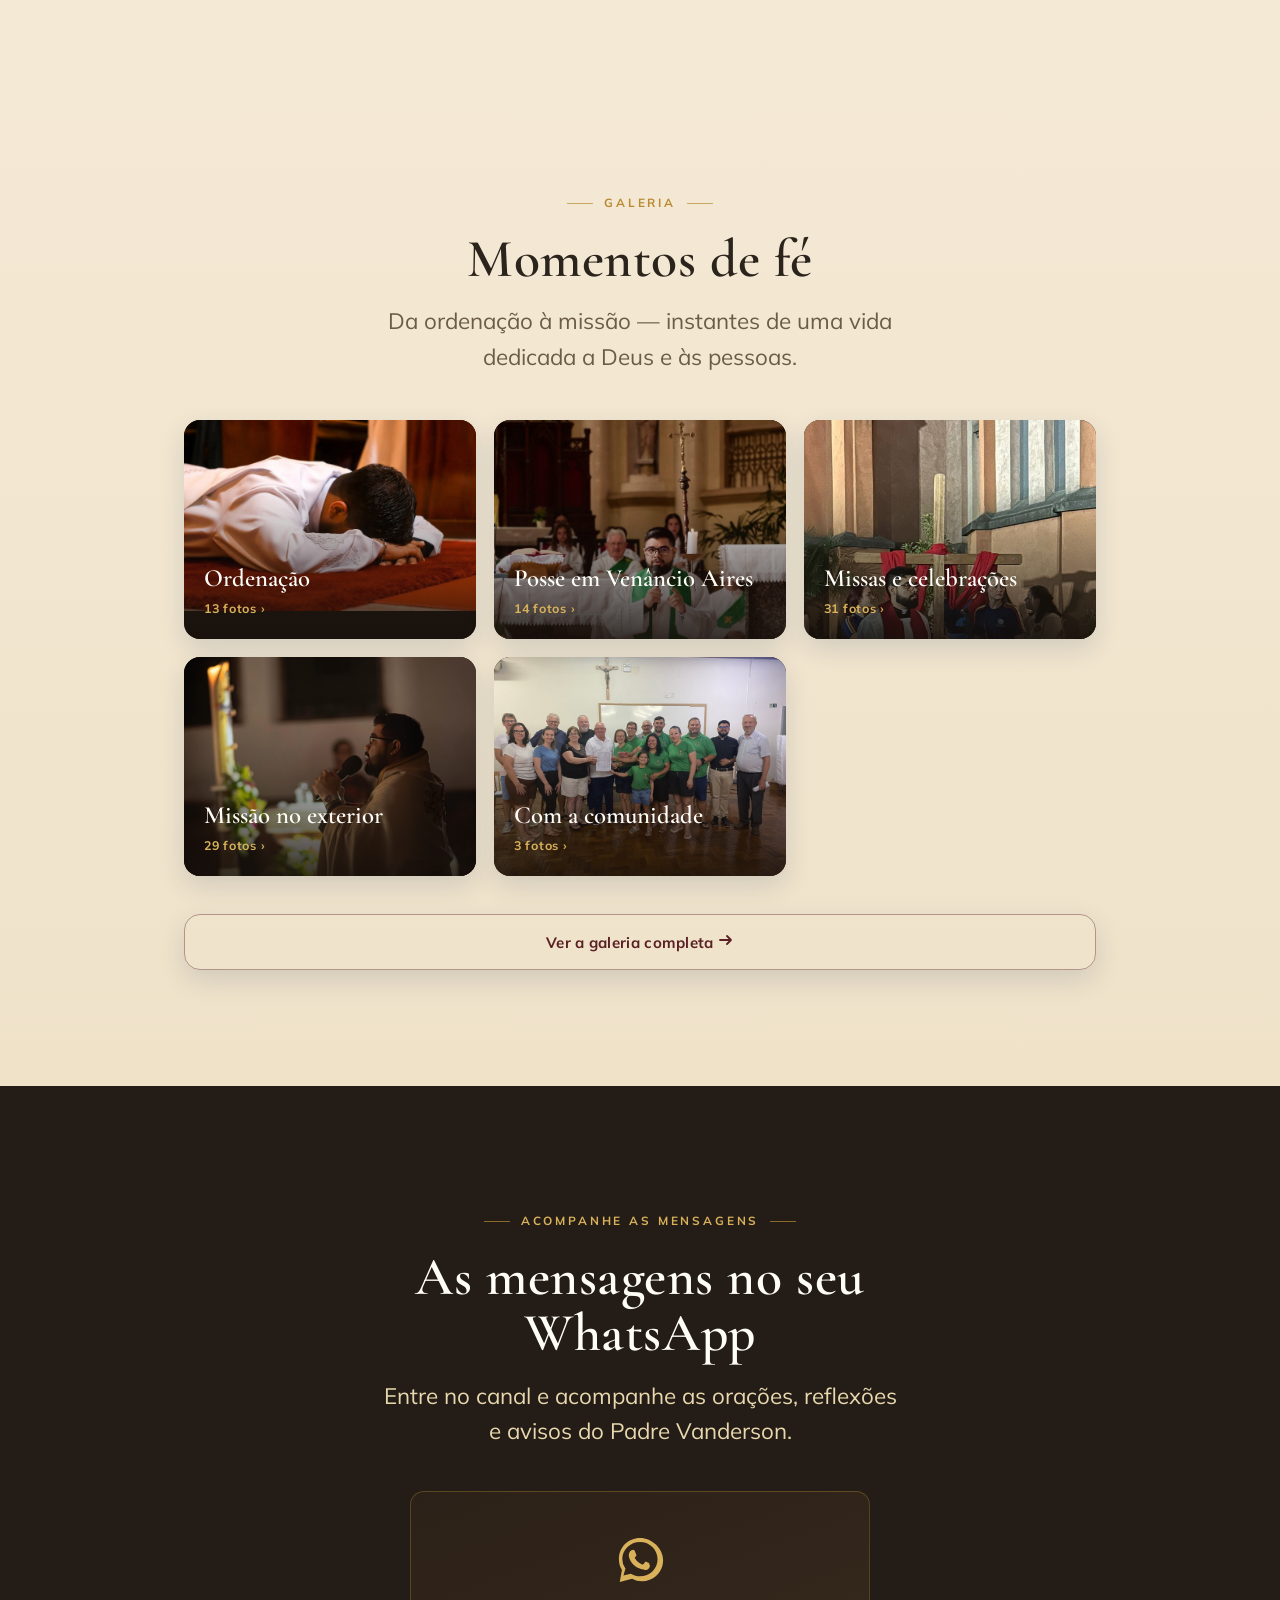
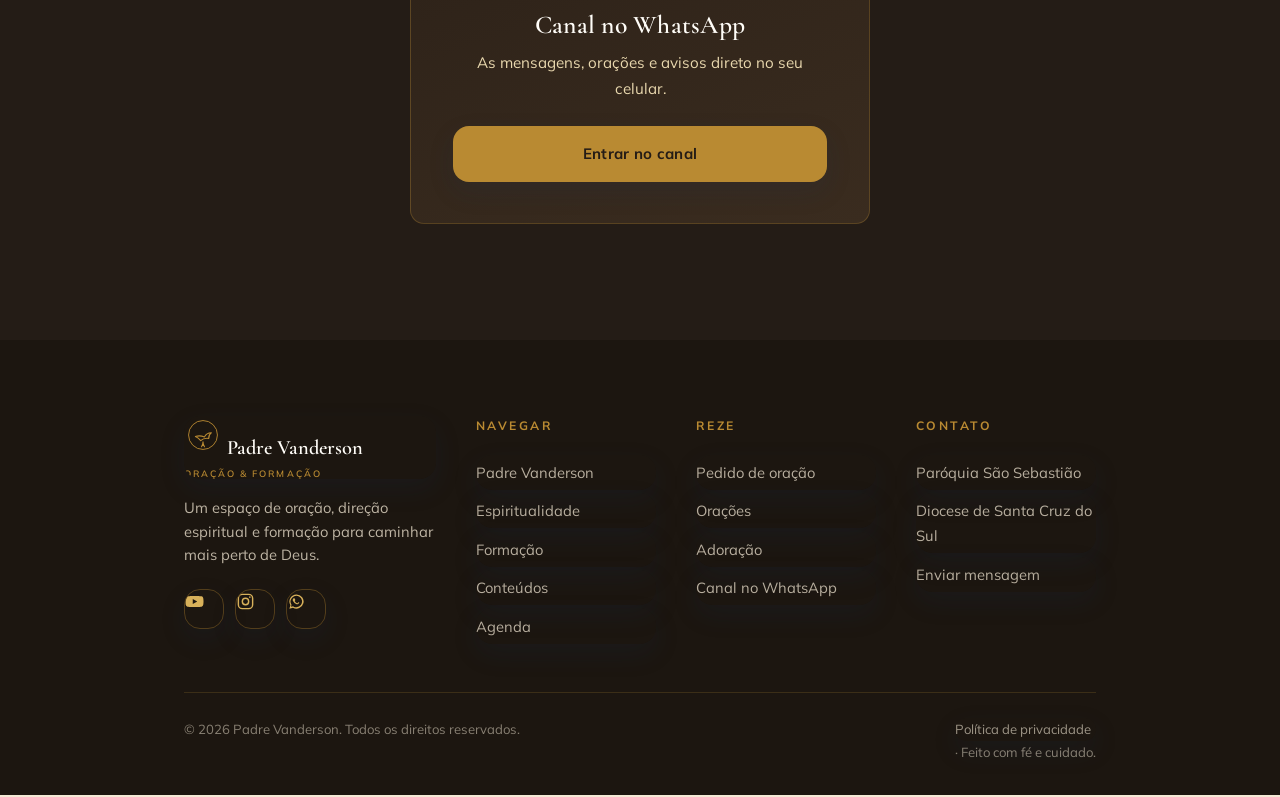
==== commit b43f6c57: "Add files via upload" ====
--- a/index.html
+++ b/index.html
@@ -65,7 +65,7 @@
         <ul class="drop">
           <li><a href="#acessos">Direção espiritual</a></li>
           <li><a href="#oracoes">Orações</a></li>
-          <li><a href="consagracao-sao-miguel.html">Consagração total à Virgem Maria</a></li>
+          <li><a href="https://consagra.lovable.app/" target="_blank" rel="noopener">Consagração total à Virgem Maria</a></li>
           <li><a href="novena/">Novena a N. Sra. das Graças</a></li>
           <li><a href="pedido.html">Pedido de oração</a></li>
         </ul>
@@ -116,7 +116,7 @@
     <li><a href="#conheca" data-menu-close>Padre Vanderson</a>
       <div class="sub"><a href="#conheca" data-menu-close>Quem é</a><a href="#conheca" data-menu-close>Missão</a></div></li>
     <li><a href="#oracoes" data-menu-close>Espiritualidade</a>
-      <div class="sub"><a href="#acessos" data-menu-close>Direção espiritual</a><a href="#oracoes" data-menu-close>Orações</a><a href="consagracao-sao-miguel.html" data-menu-close>Consagração total à Virgem Maria</a><a href="novena/" data-menu-close>Novena a N. Sra. das Graças</a><a href="pedido.html" data-menu-close>Pedido de oração</a></div></li>
+      <div class="sub"><a href="#acessos" data-menu-close>Direção espiritual</a><a href="#oracoes" data-menu-close>Orações</a><a href="https://consagra.lovable.app/" target="_blank" rel="noopener" data-menu-close>Consagração total à Virgem Maria</a><a href="novena/" data-menu-close>Novena a N. Sra. das Graças</a><a href="pedido.html" data-menu-close>Pedido de oração</a></div></li>
     <li><a href="#formacao" data-menu-close>Formação</a></li>
     <li><a href="#destaque" data-menu-close>Conteúdos</a>
       <div class="sub"><a href="https://www.youtube.com/channel/UCvTfDBISUCdvA43TUDEplZA" target="_blank" rel="noopener">Vídeos</a><a href="galeria.html">Fotos</a></div></li>
@@ -154,6 +154,12 @@
     Role para descer
   </div>
 </section>
+<section class="section-banner">
+  <div class="container">
+    <a href="novena/" aria-label="Clique aqui para rezar a Novena de Nossa Senhora das Graças">
+      <img src="assets/img/banner-novena.jpg" alt="Clique aqui para rezar a Novena de Nossa Senhora das Graças" loading="lazy">
+    </a>
+  </div>
 
 <!-- ============================ LEMA SACERDOTAL ============================ -->
 <section class="lema" id="lema">
--- a/styles.css
+++ b/styles.css
@@ -646,3 +646,10 @@
 .artigo__body ul{margin:0 0 1.1em 1.2em;} .artigo__body li{margin:.3em 0;}
 .artigo__body blockquote{margin:1.4em 0;padding:.6em 1.2em;border-left:3px solid var(--ouro,#b3924c);font-style:italic;color:#5b5750;}
 .artigo__back{margin-top:2.5rem;}
+
+/* ===== Banner da Novena ===== */
+.section-banner{padding:26px 0 2px;}
+.section-banner .container{max-width:1040px;}
+.section-banner a{display:block;border-radius:16px;overflow:hidden;box-shadow:0 10px 26px rgba(18,53,91,.14);transition:transform .15s ease,box-shadow .15s ease;}
+.section-banner a:hover{transform:translateY(-3px);box-shadow:0 16px 34px rgba(18,53,91,.2);}
+.section-banner img{width:100%;height:auto;display:block;}
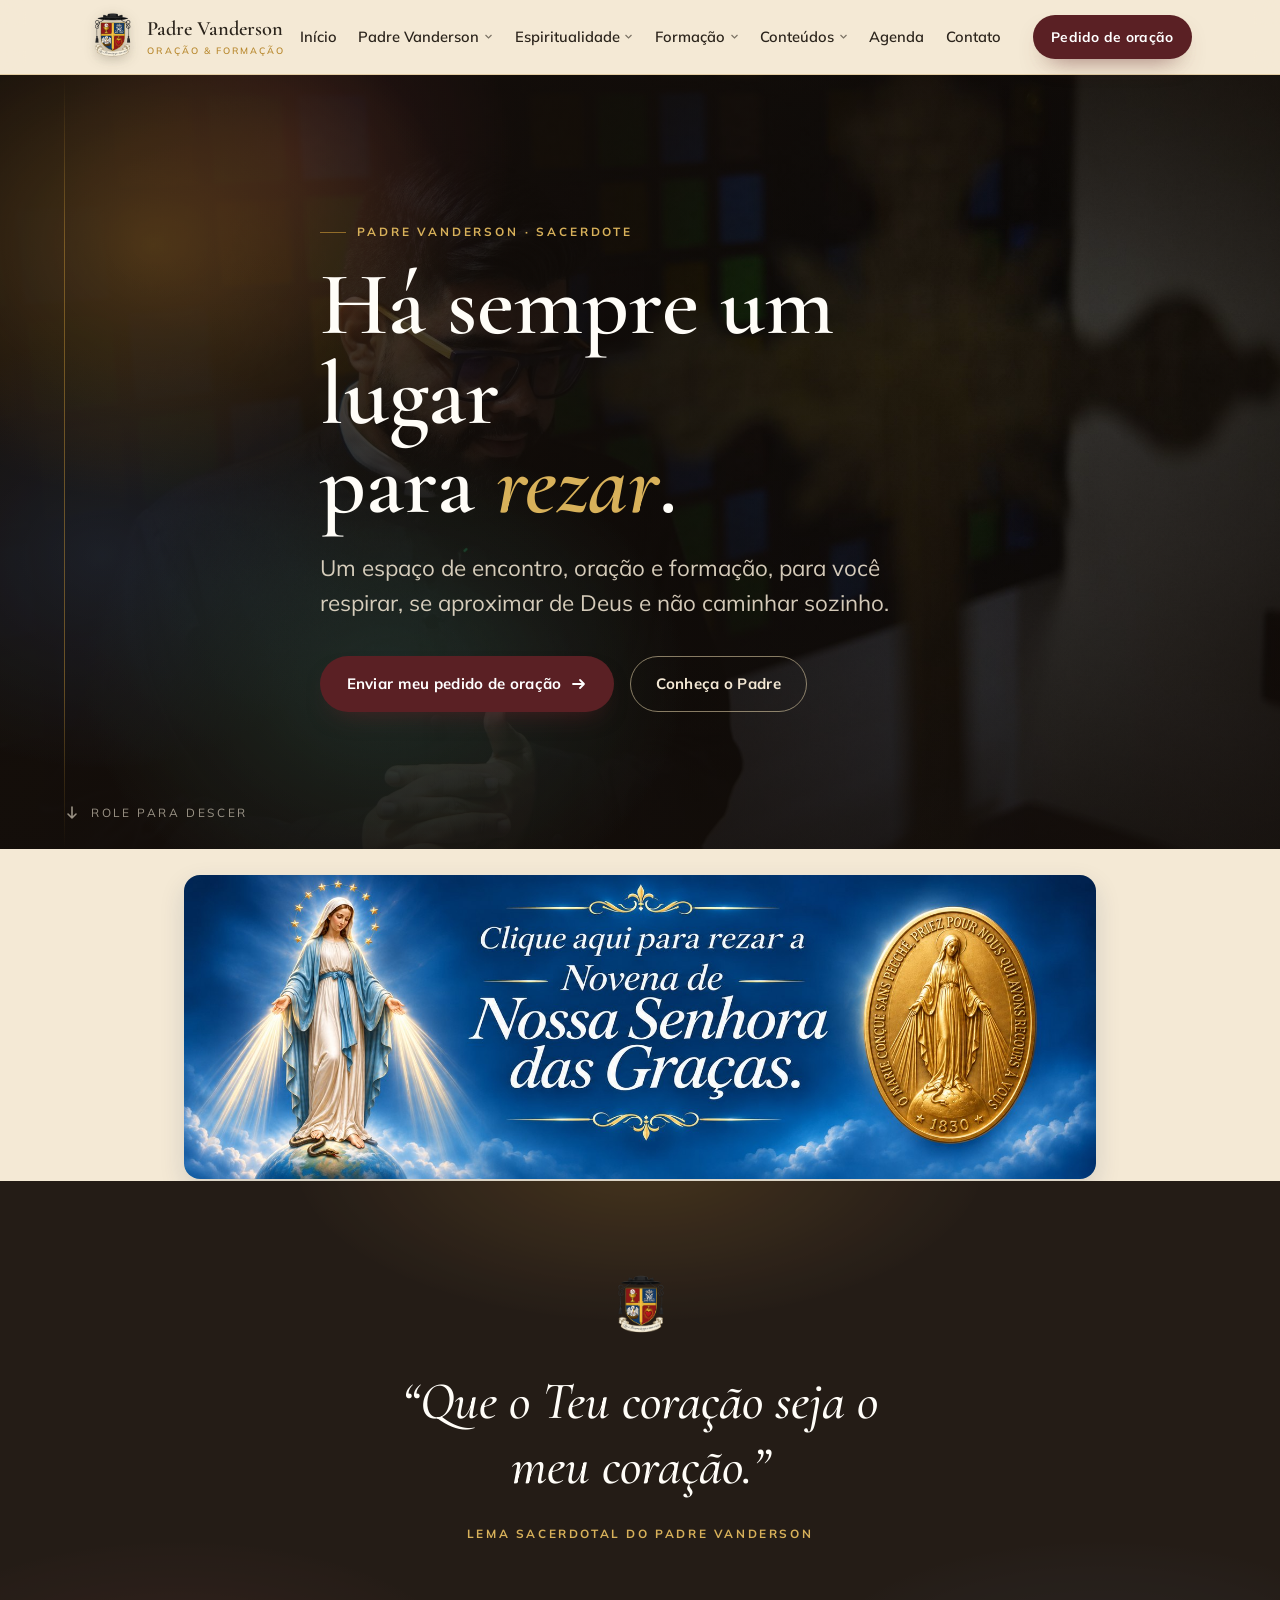
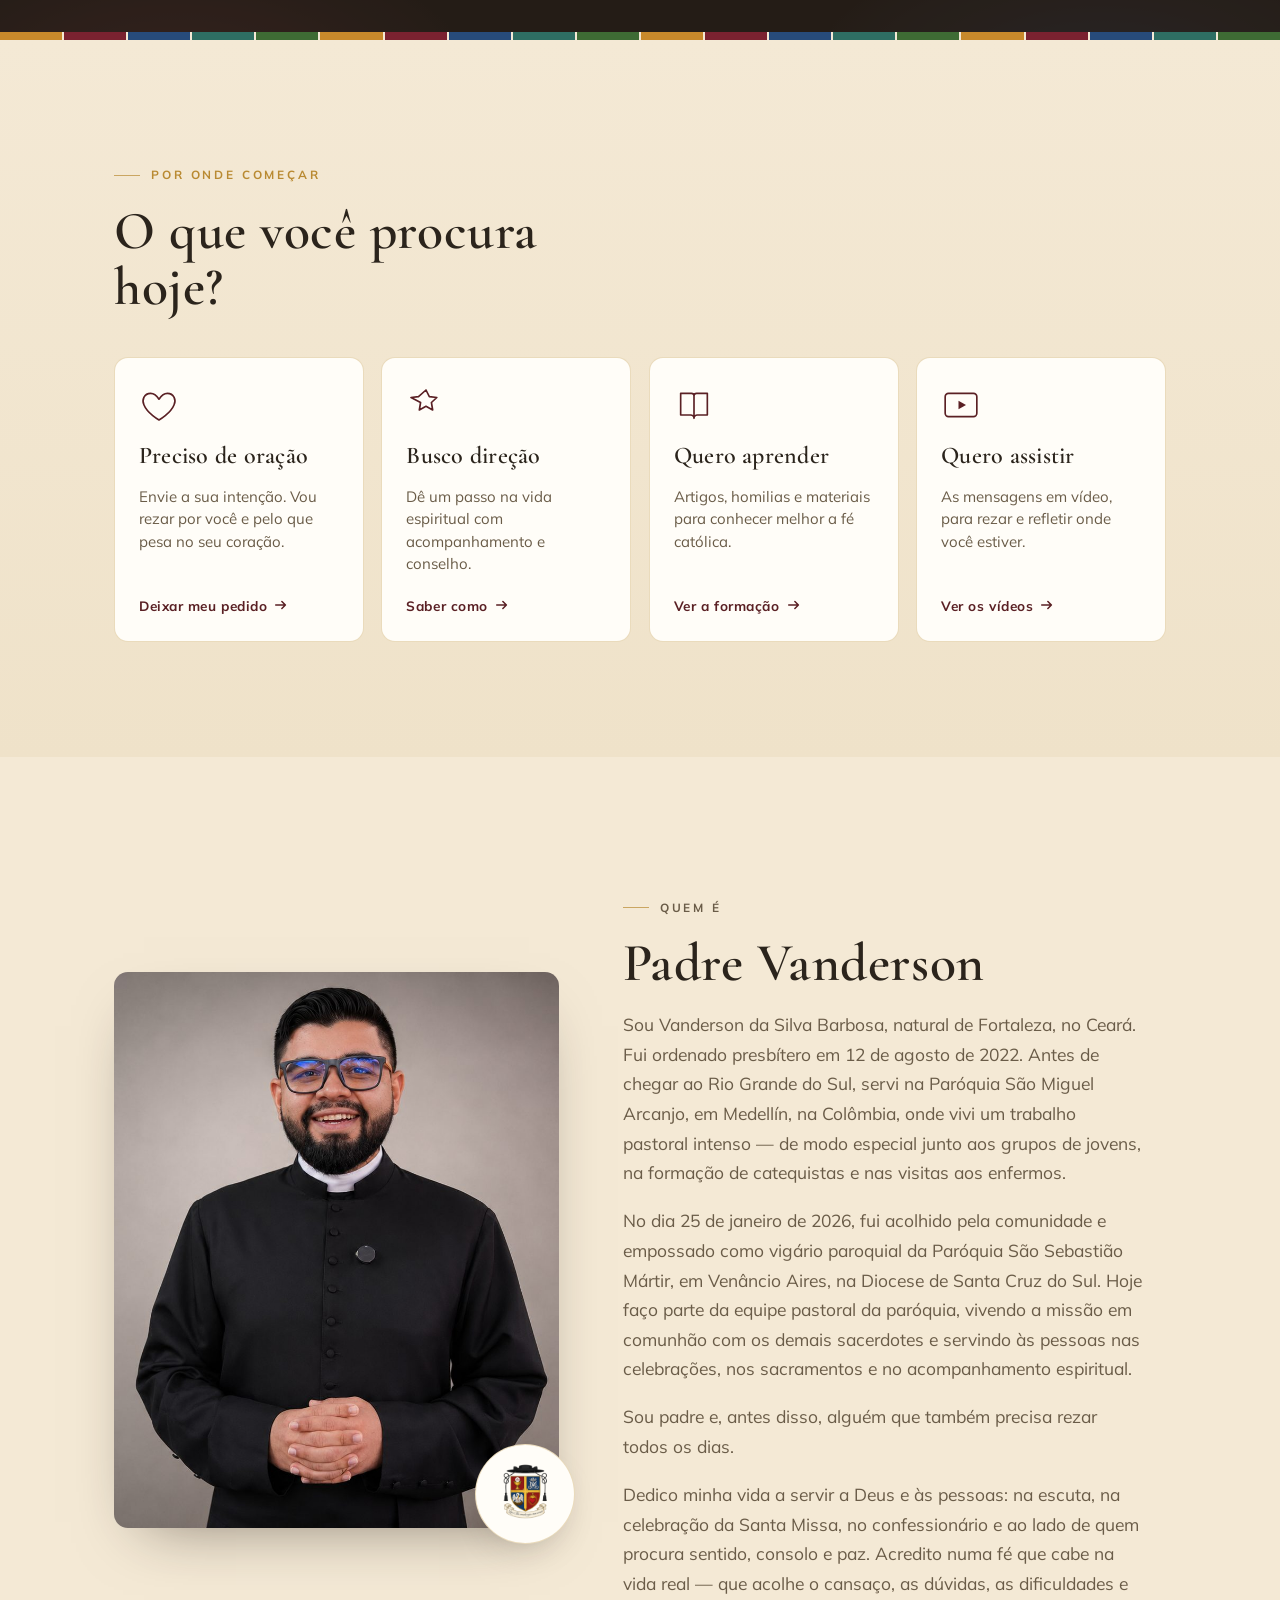
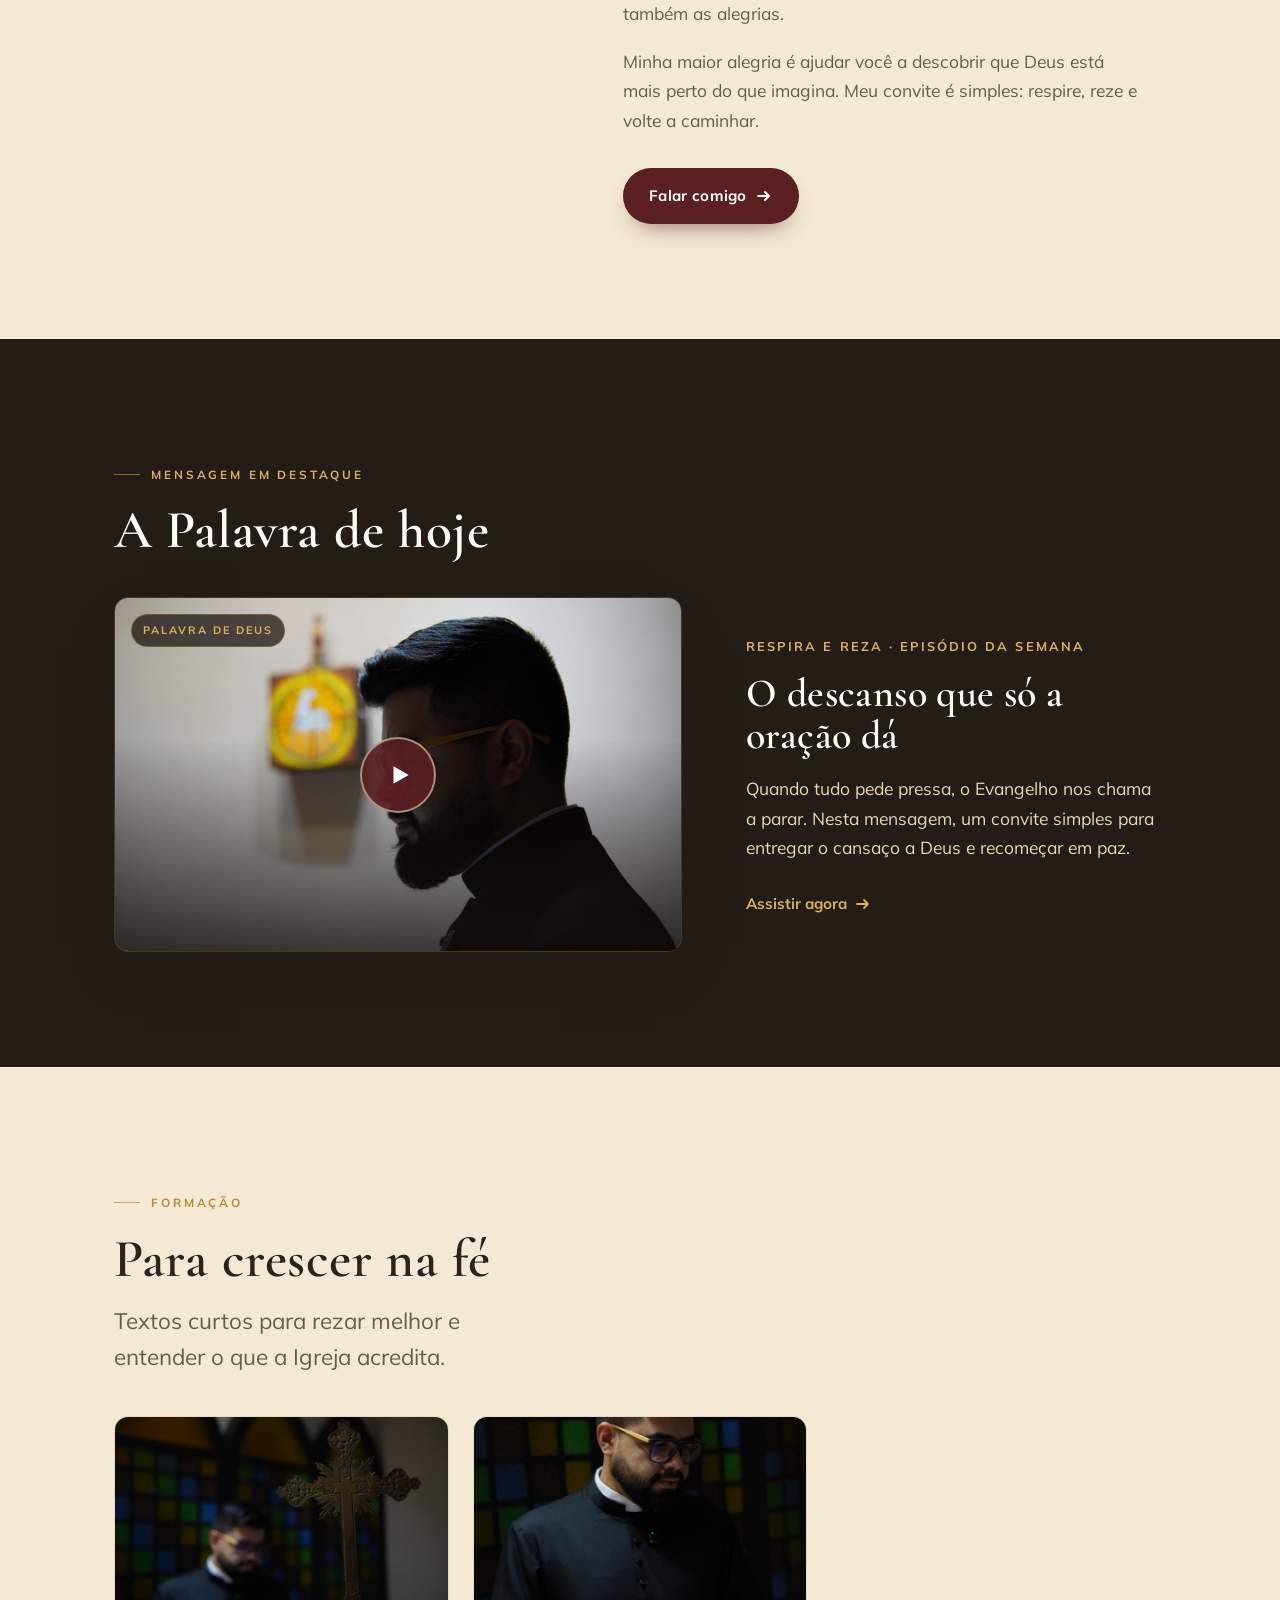
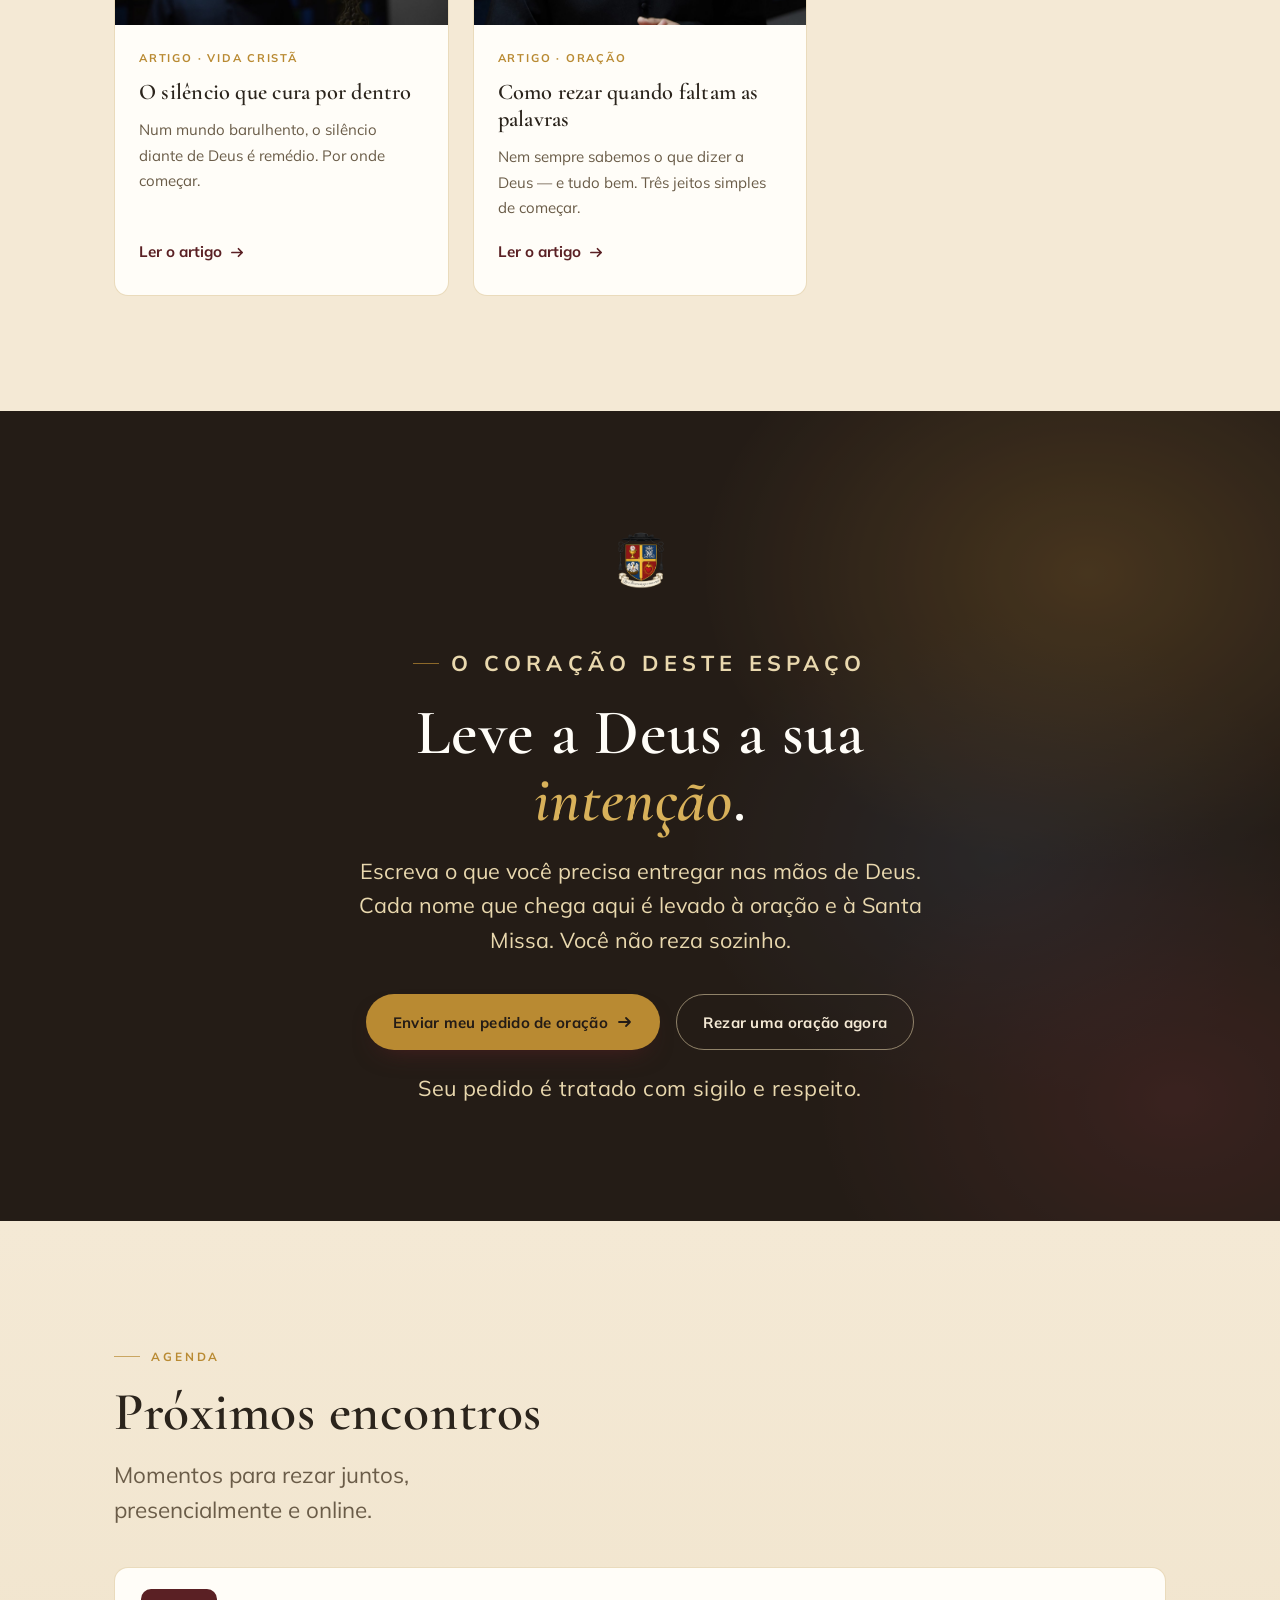
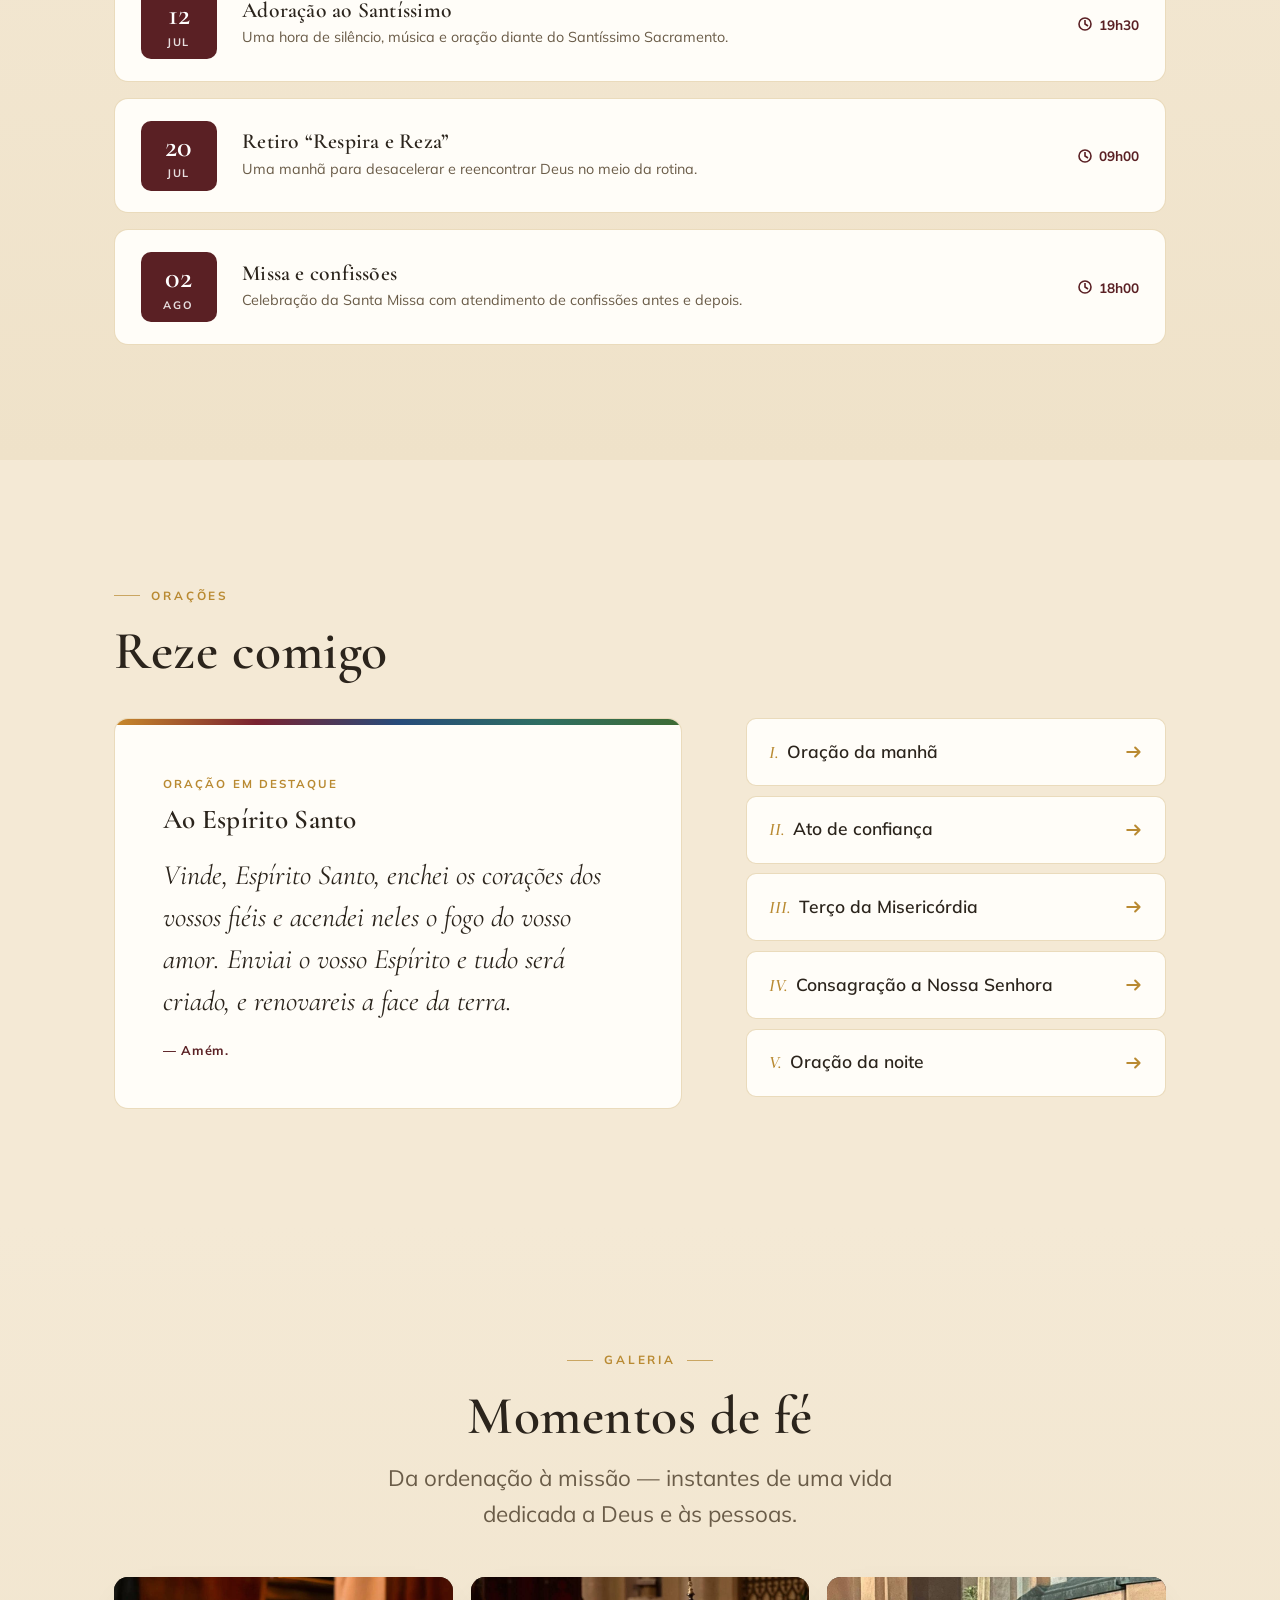
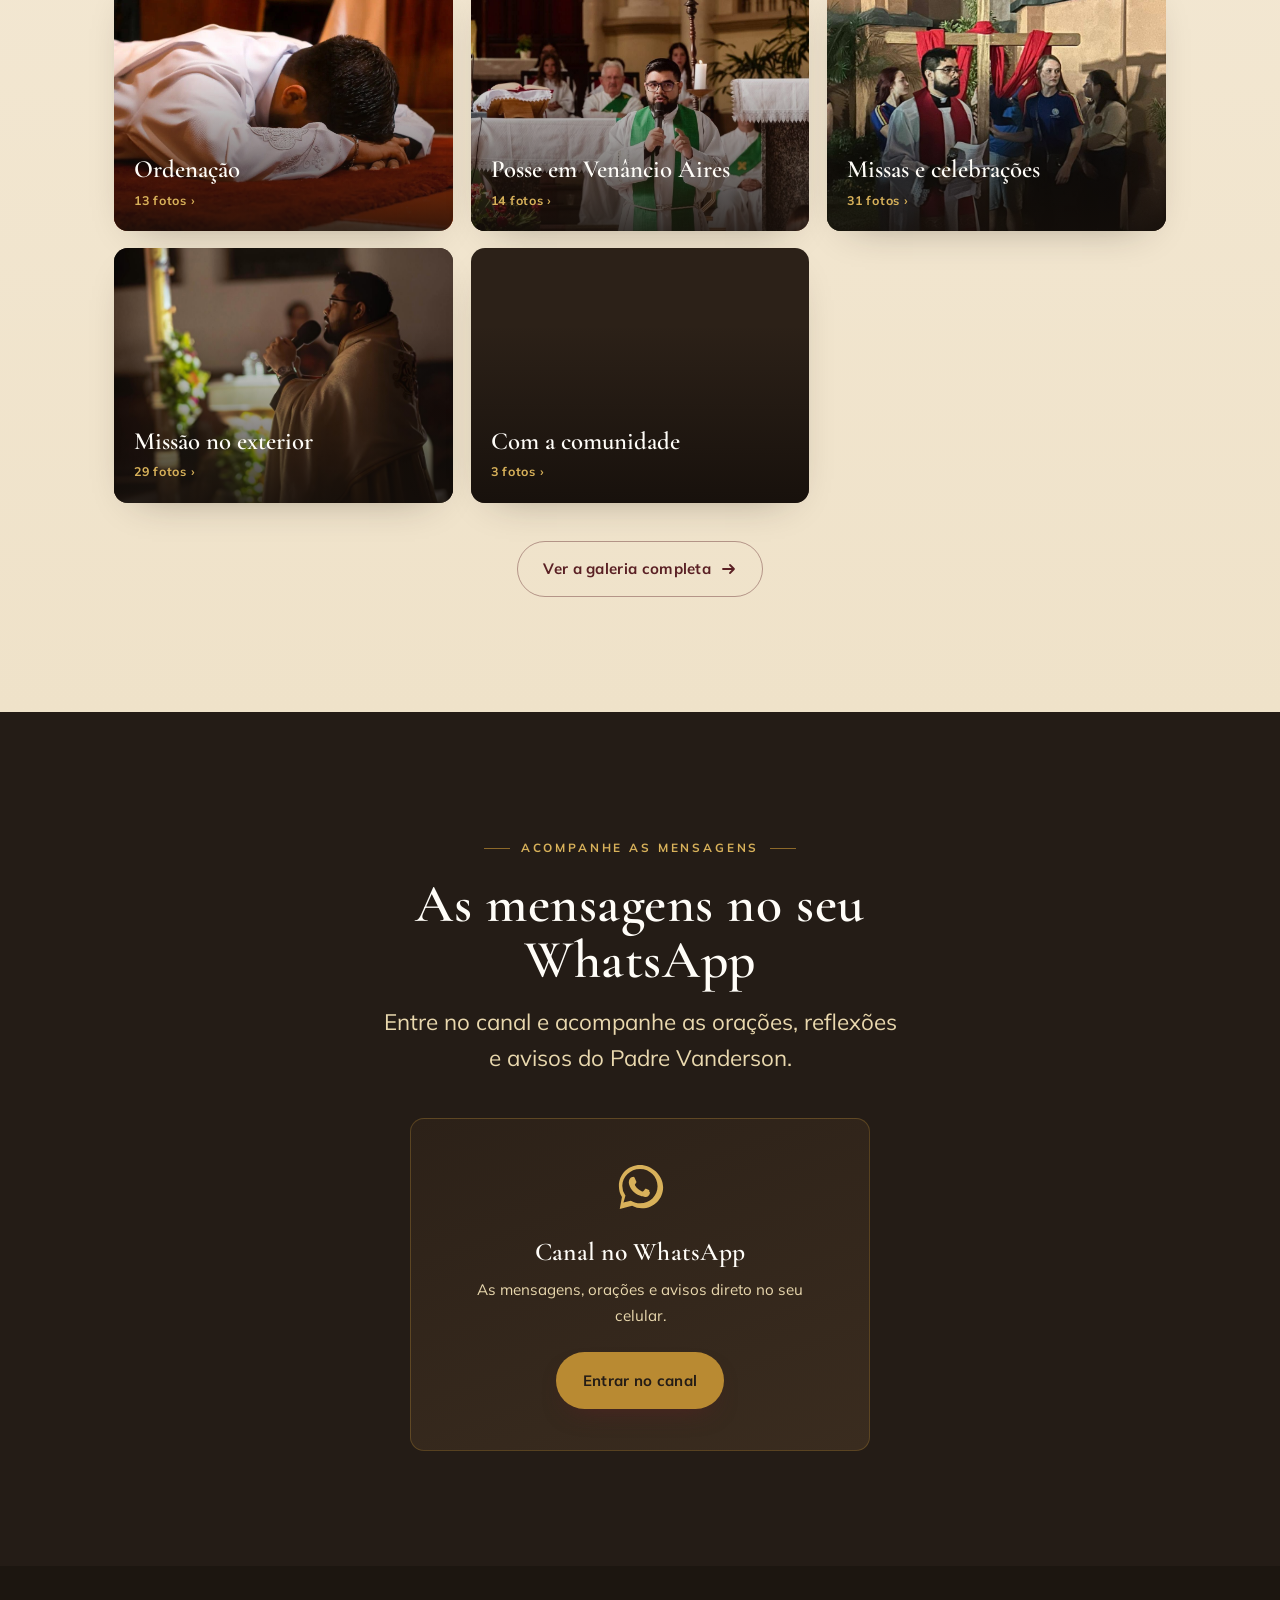
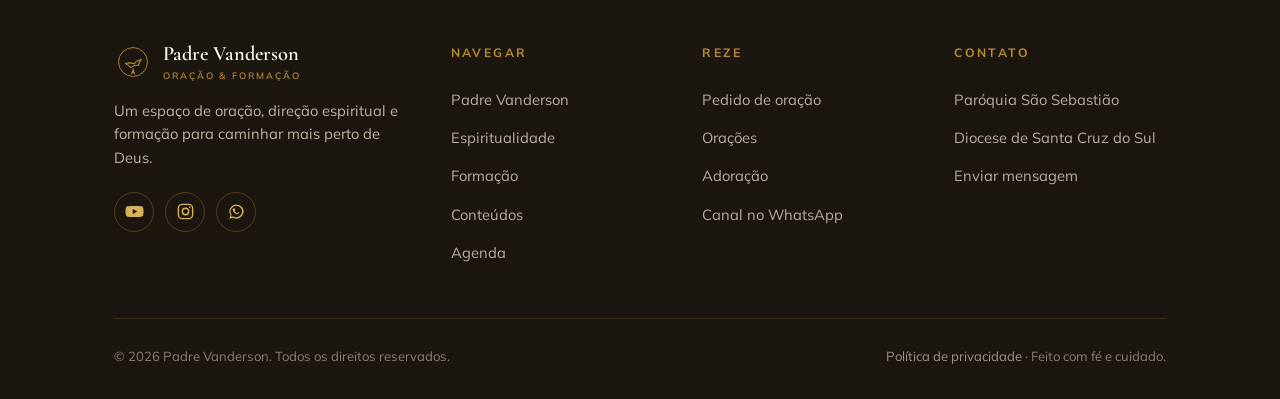
==== commit dd8bb04b: "Add files via upload" ====
--- a/index.html
+++ b/index.html
@@ -160,6 +160,7 @@
       <img src="assets/img/banner-novena.jpg" alt="Clique aqui para rezar a Novena de Nossa Senhora das Graças" loading="lazy">
     </a>
   </div>
+</section>
 
 <!-- ============================ LEMA SACERDOTAL ============================ -->
 <section class="lema" id="lema">
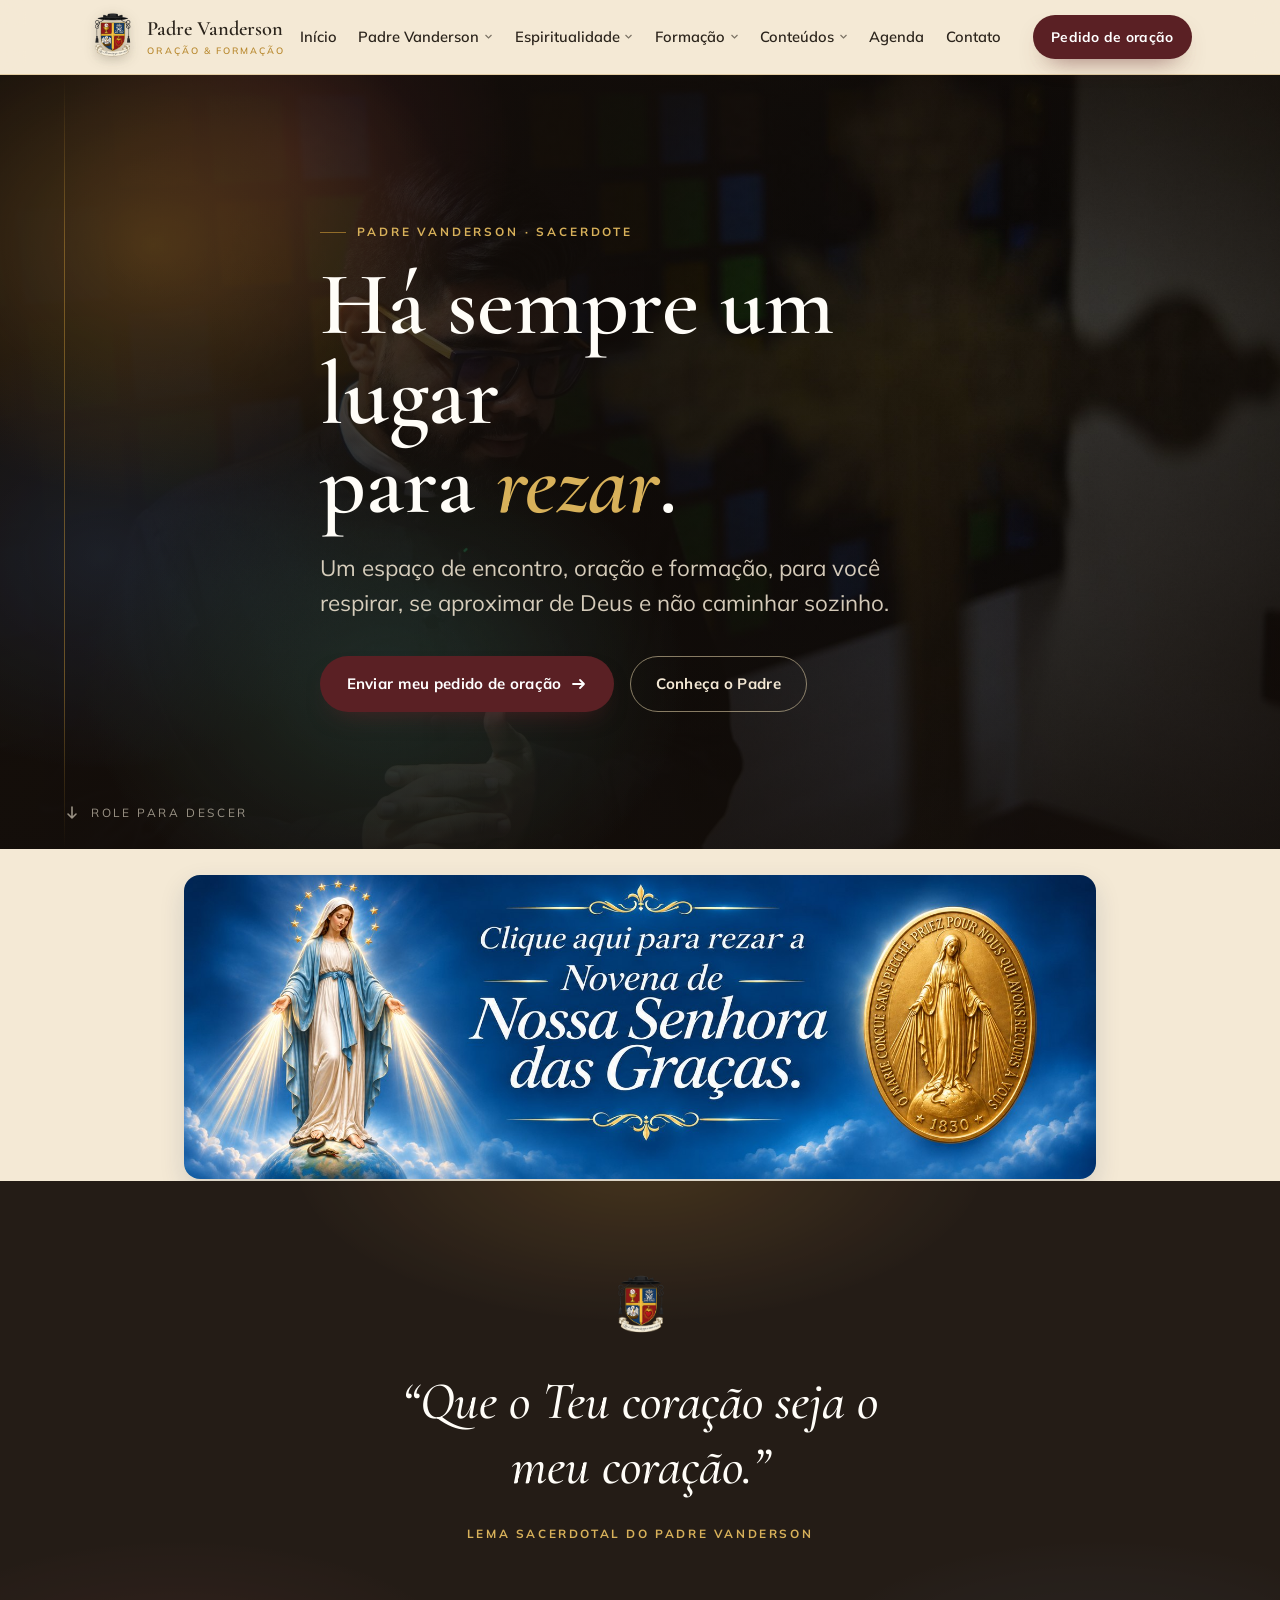
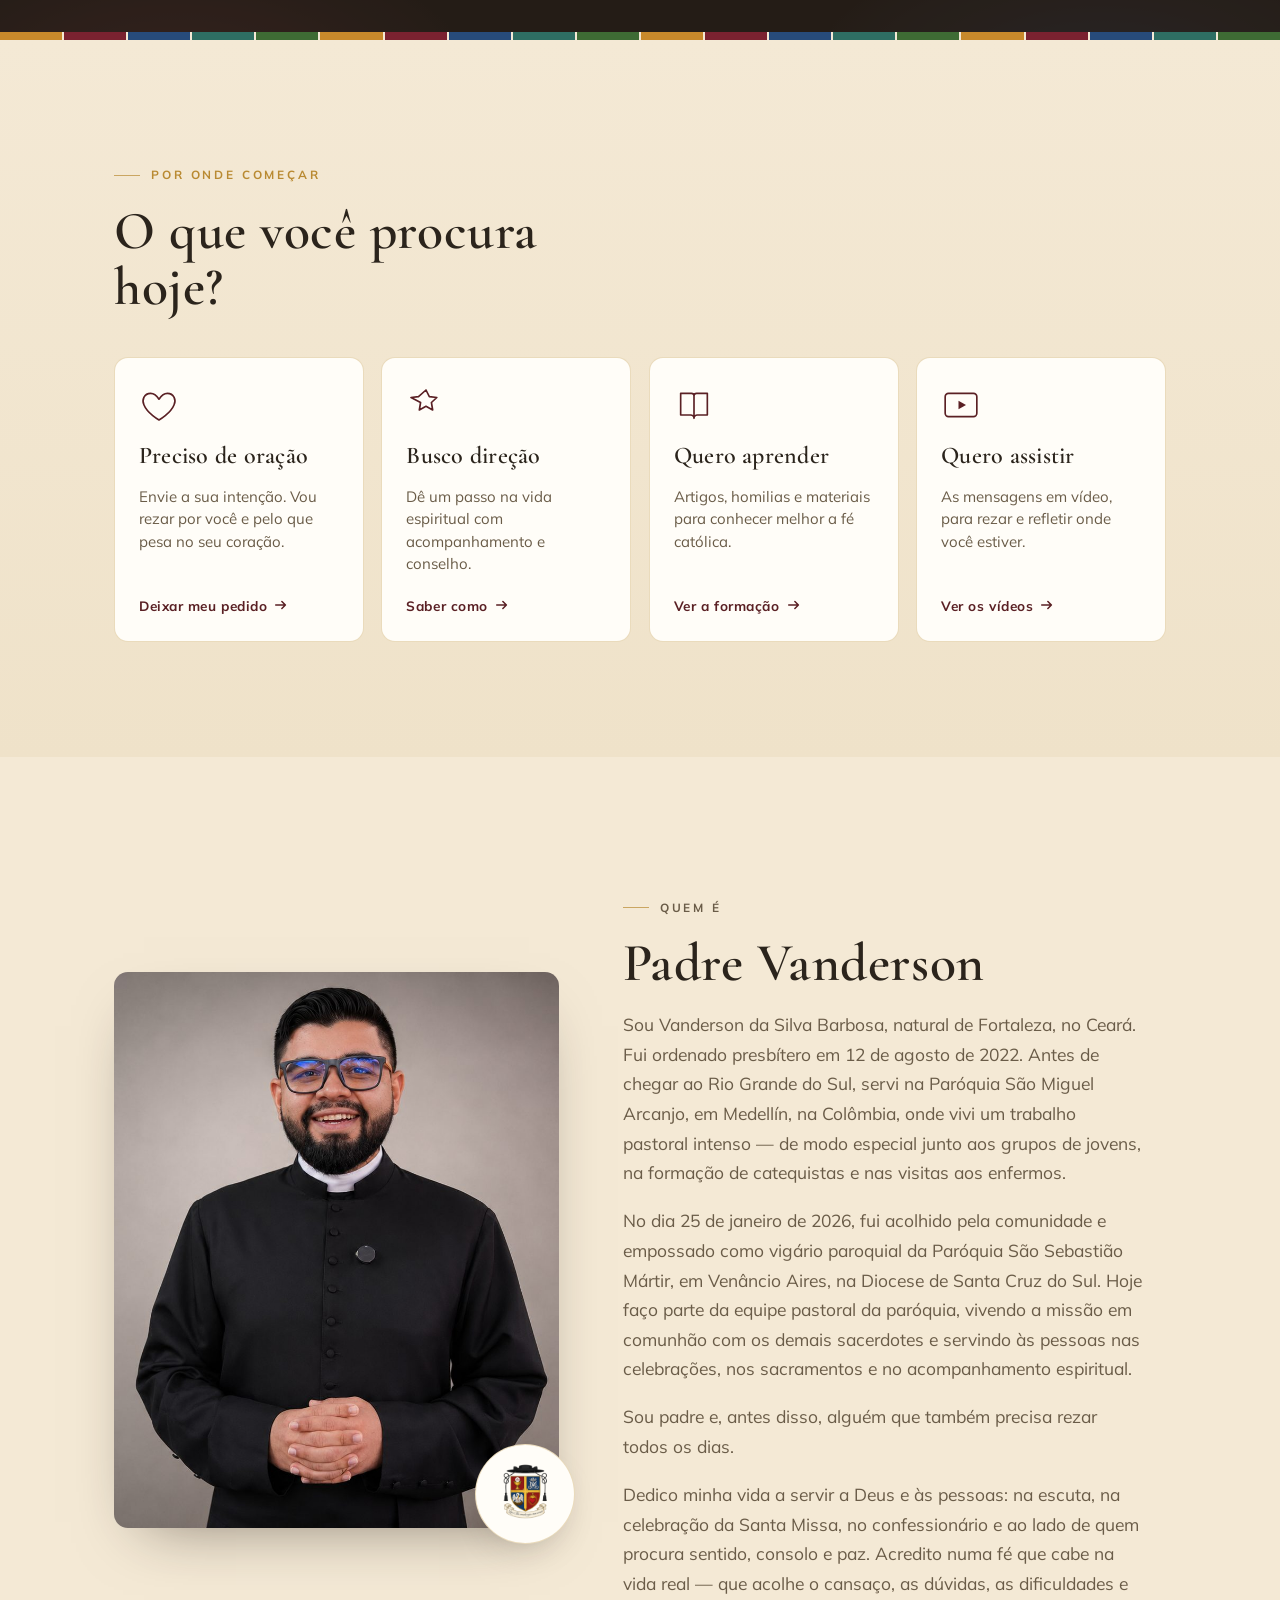
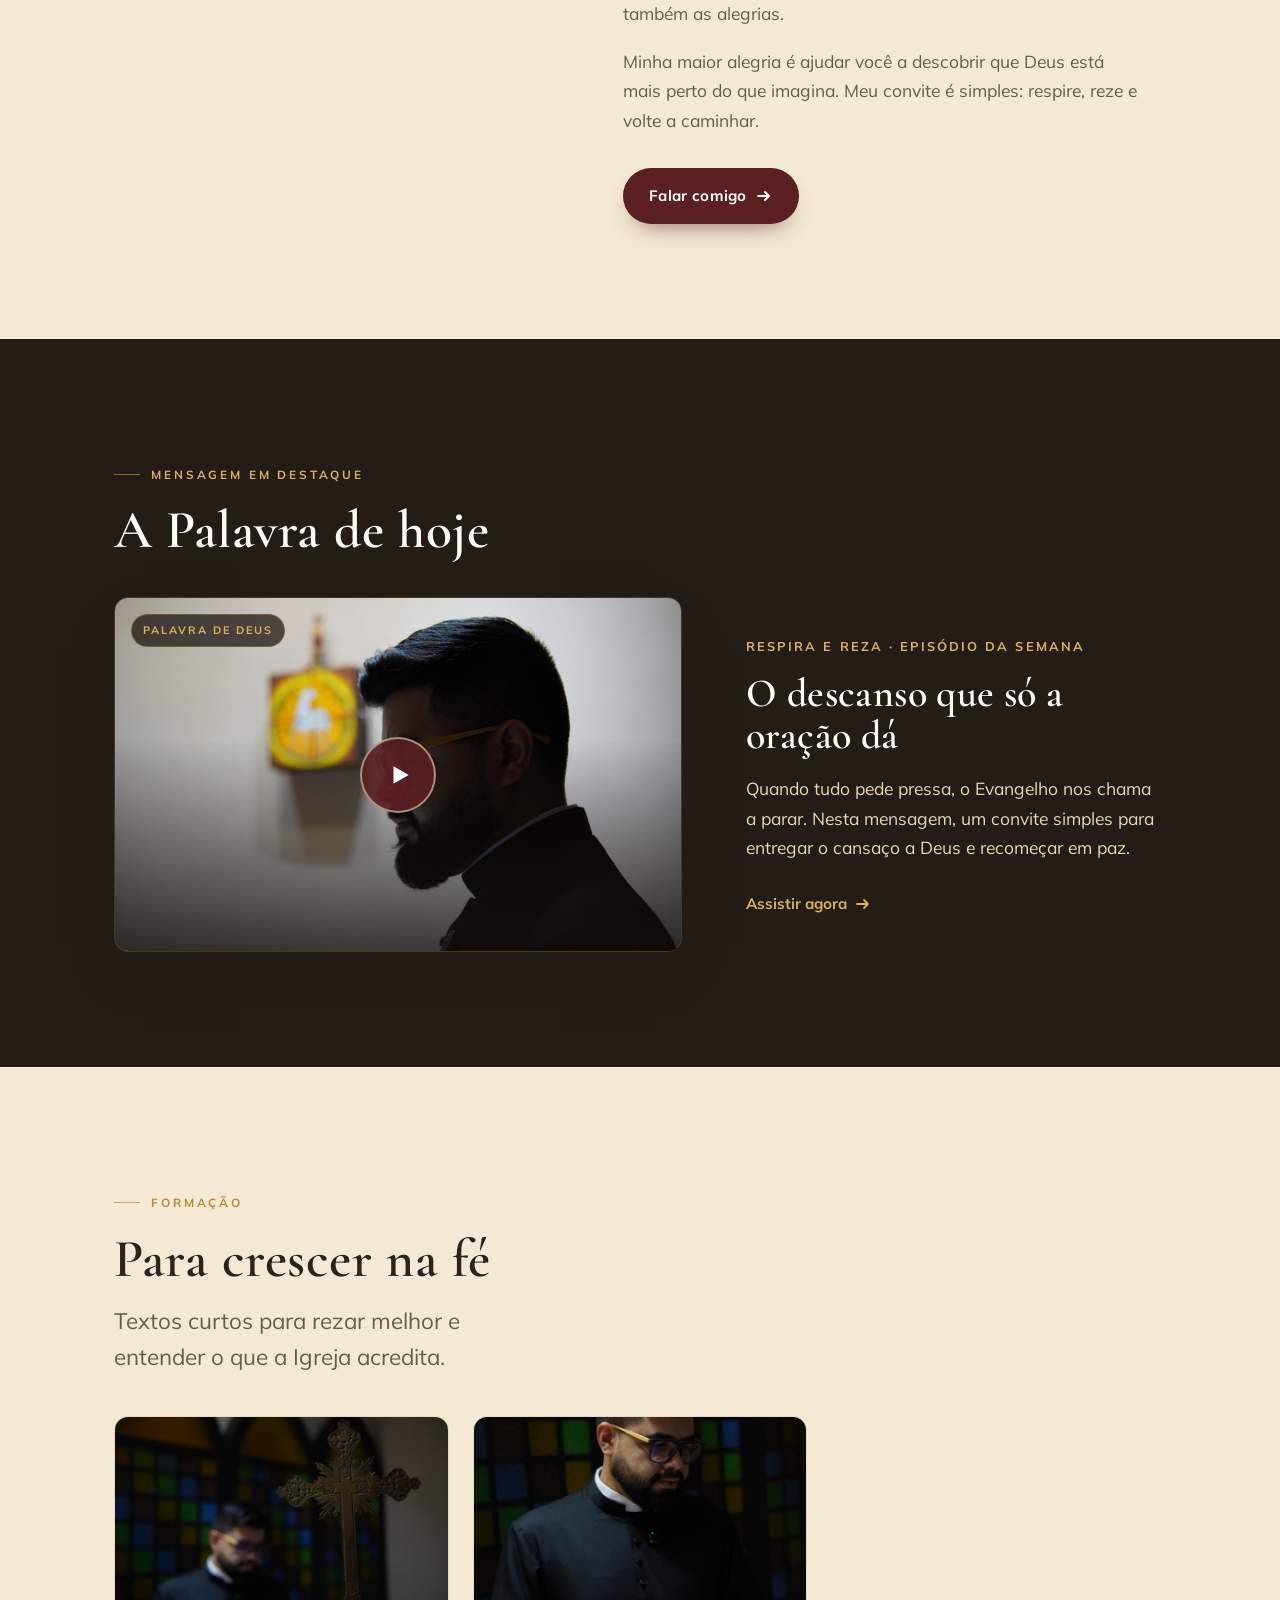
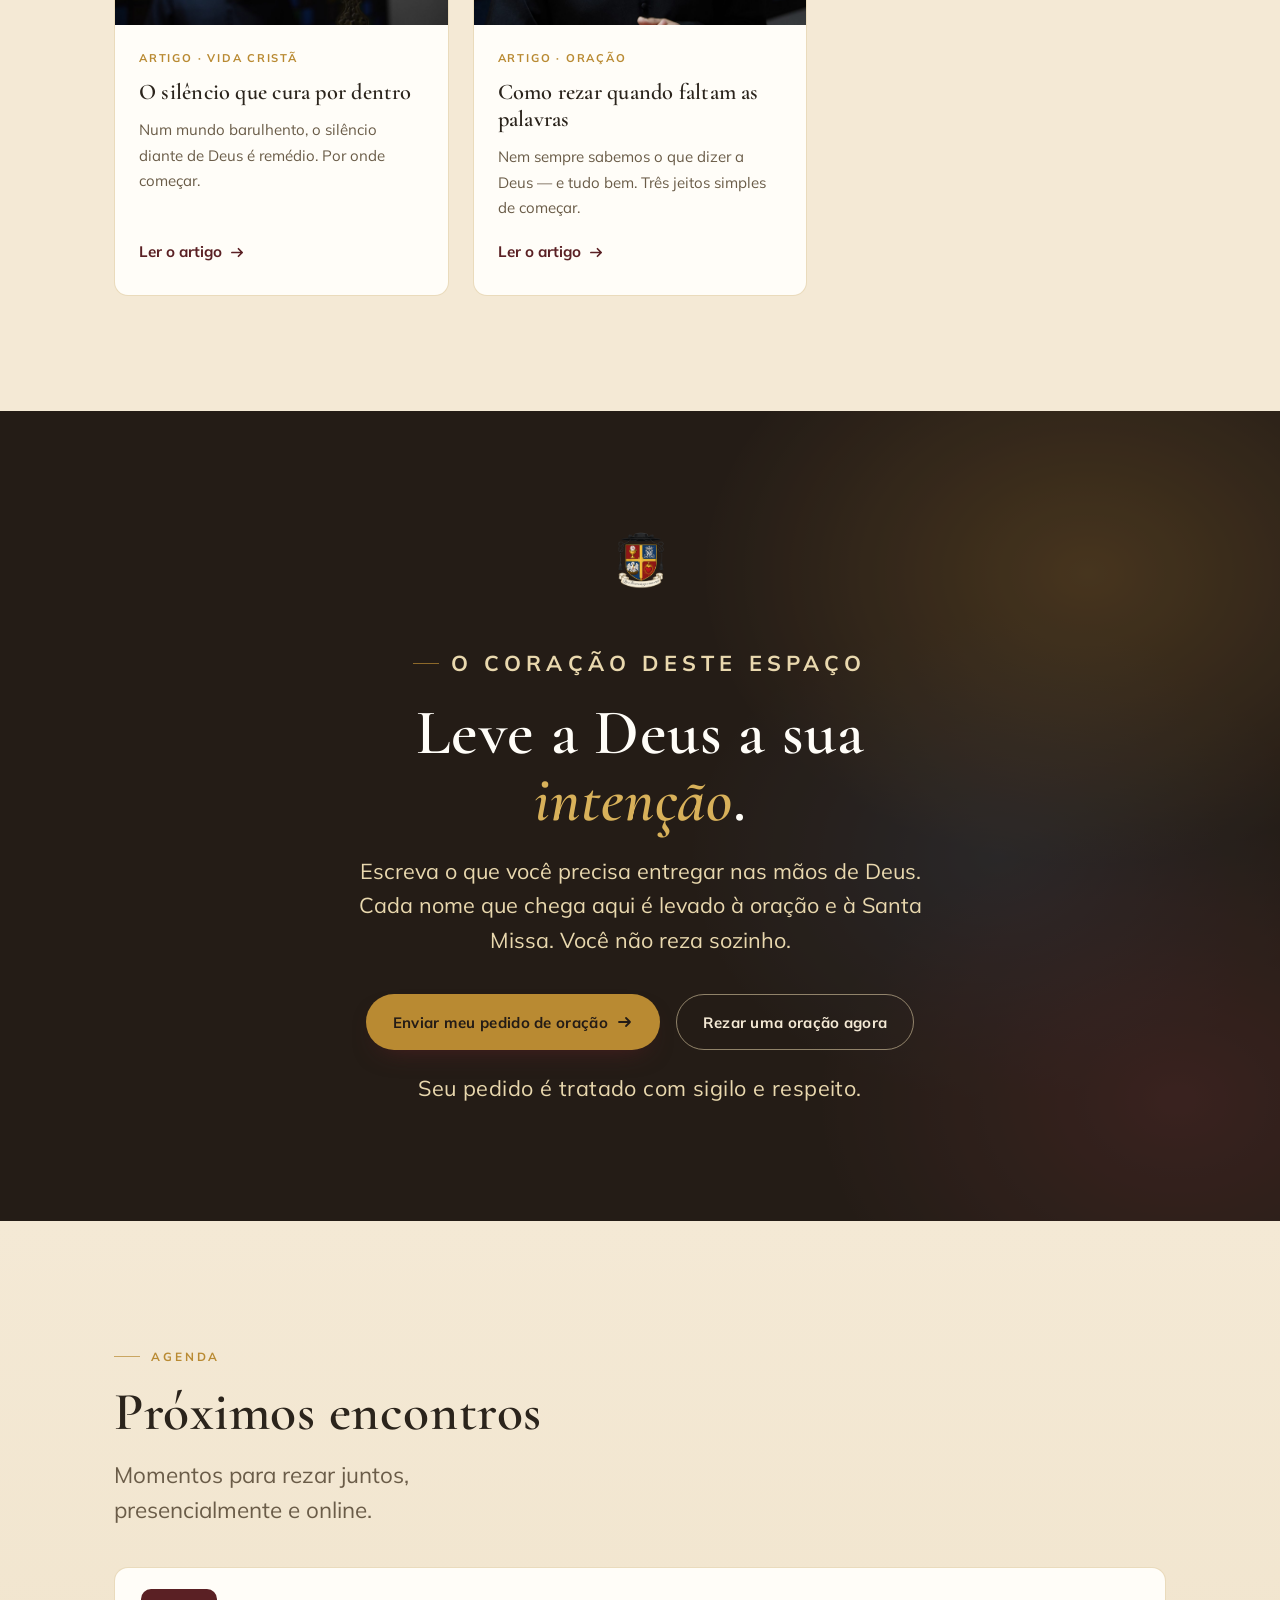
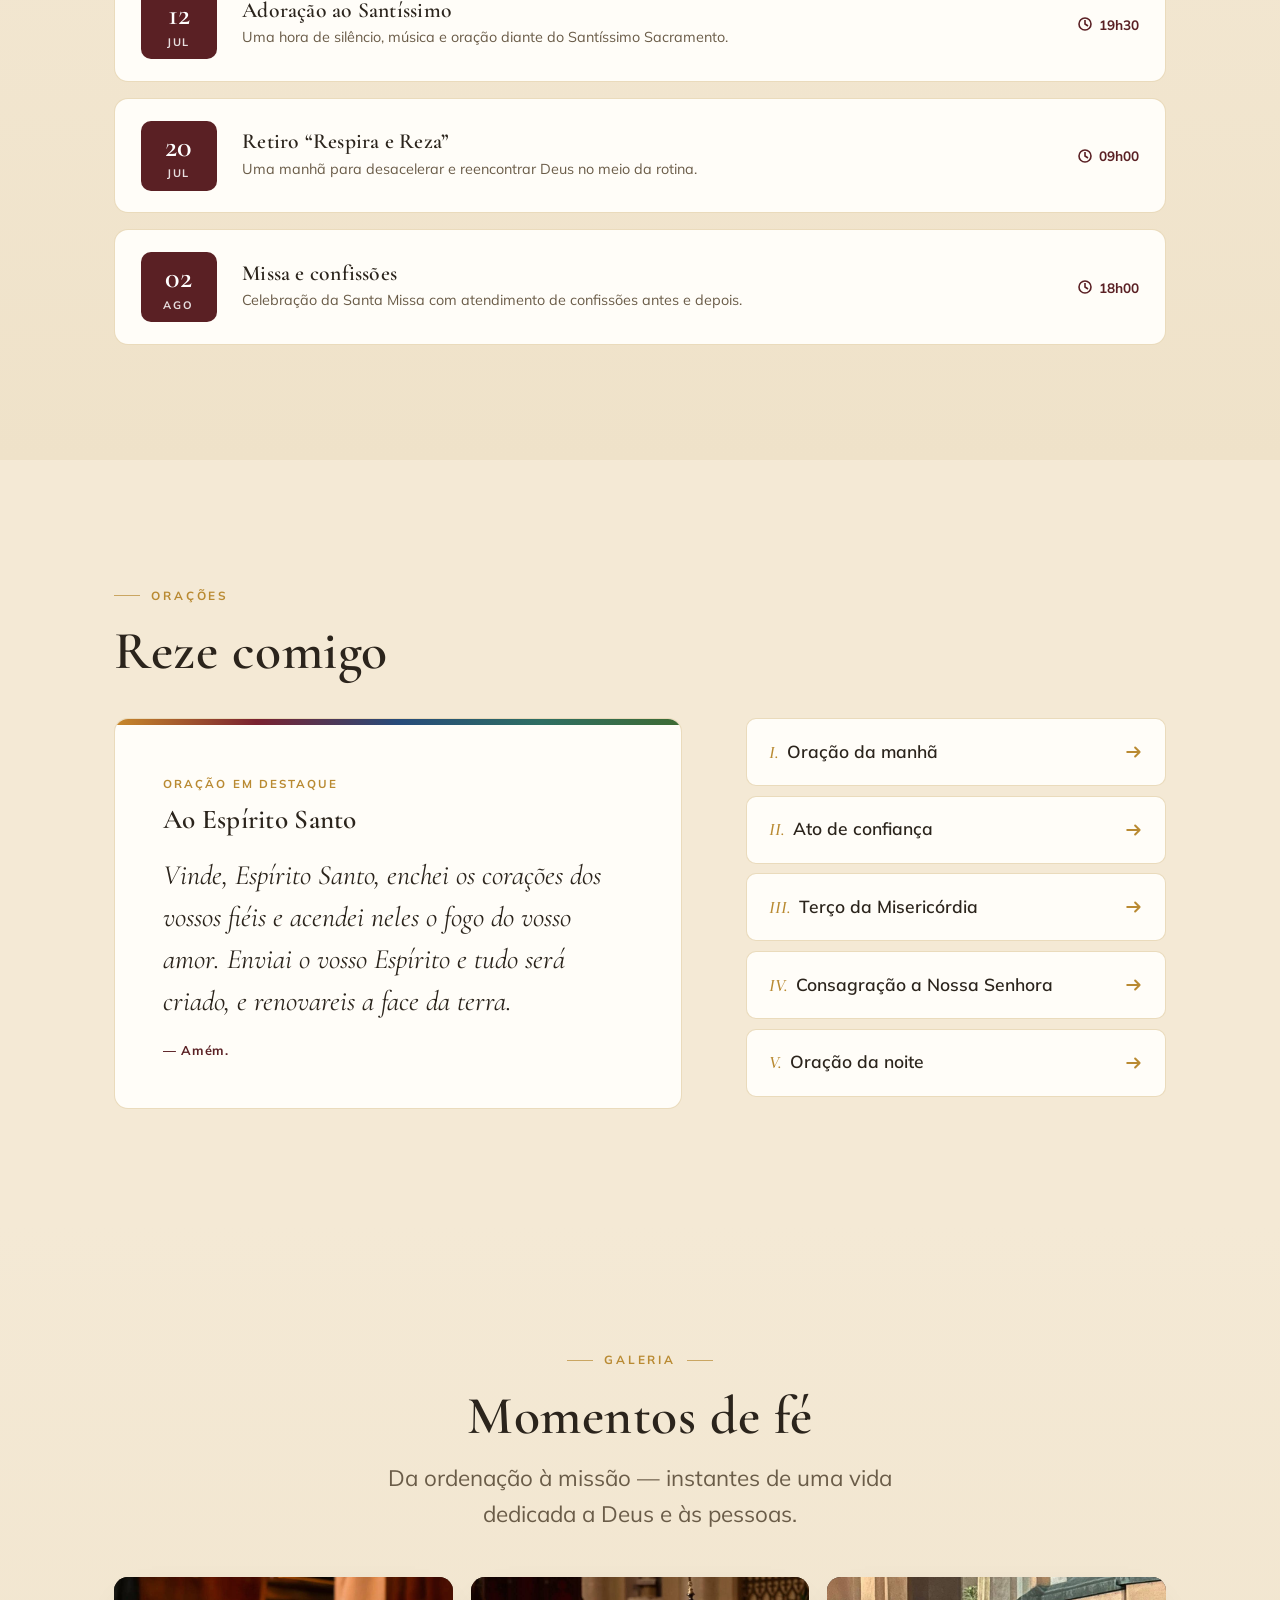
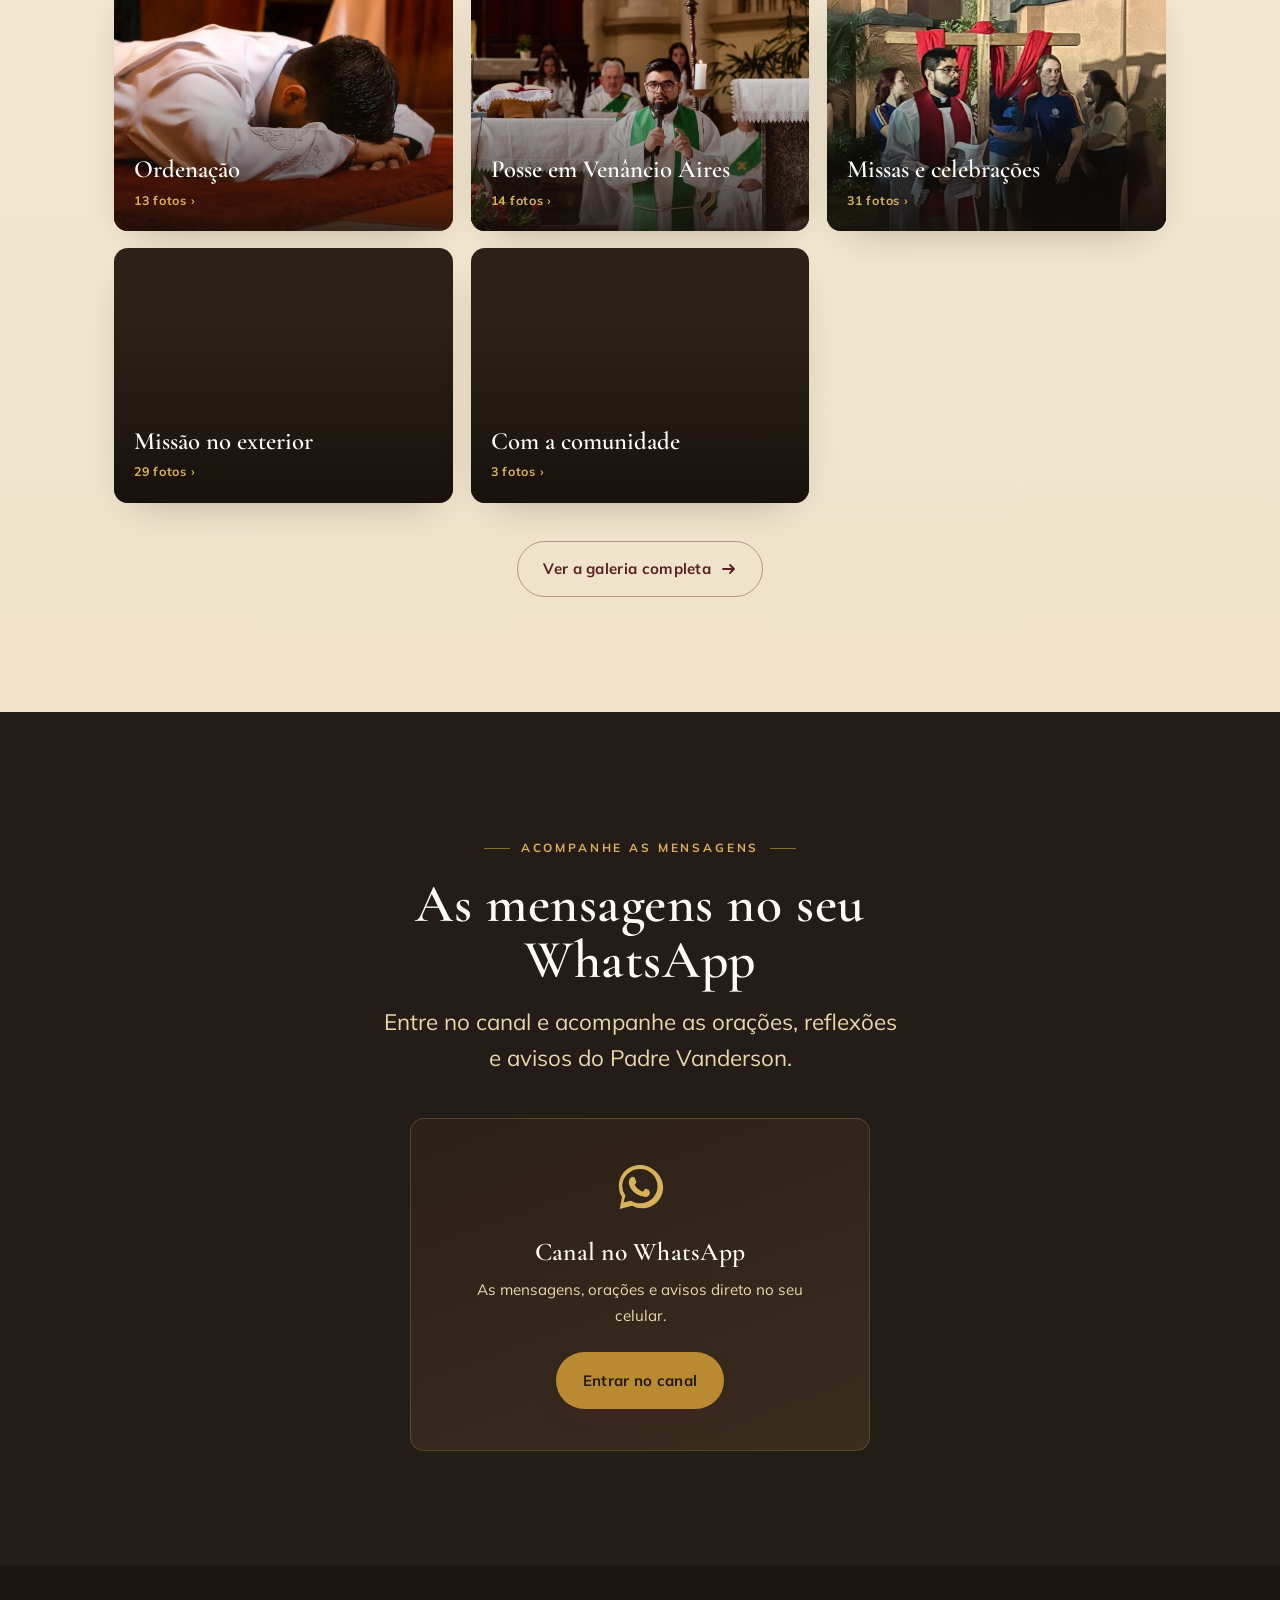
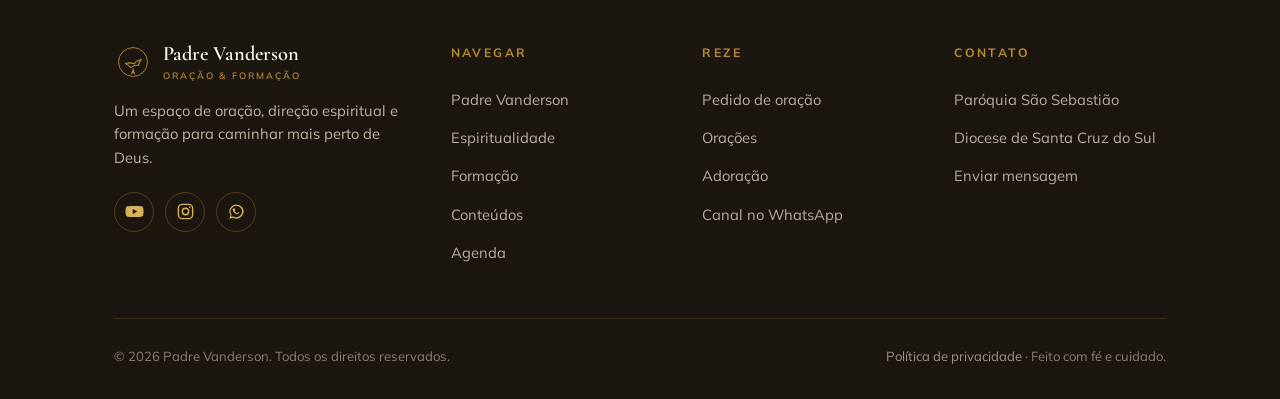
==== commit 40f936cf: "Add files via upload" ====
--- a/index.html
+++ b/index.html
@@ -162,6 +162,14 @@
   </div>
 </section>
 
+<!-- ============================ VÍDEO DE HOJE (NOVENA) ============================ -->
+<section class="section-videohoje" data-video-wrap hidden style="padding:28px 0;text-align:center">
+  <div class="container">
+    <p style="font-family:'Cormorant Garamond',serif;font-size:1.5rem;color:#b3924c;margin:0 0 14px">A gravação de hoje da Novena</p>
+    <div id="video-dia"></div>
+  </div>
+</section>
+
 <!-- ============================ LEMA SACERDOTAL ============================ -->
 <section class="lema" id="lema">
   <div class="lema__glow"></div>
@@ -446,6 +454,8 @@
   </div>
 </footer>
 
+<script src="videos-data.js"></script>
+<script src="video-dia.js"></script>
 <script src="galeria-data.js"></script>
 <script src="artigos-data.js"></script>
 <script src="artigos.js"></script>
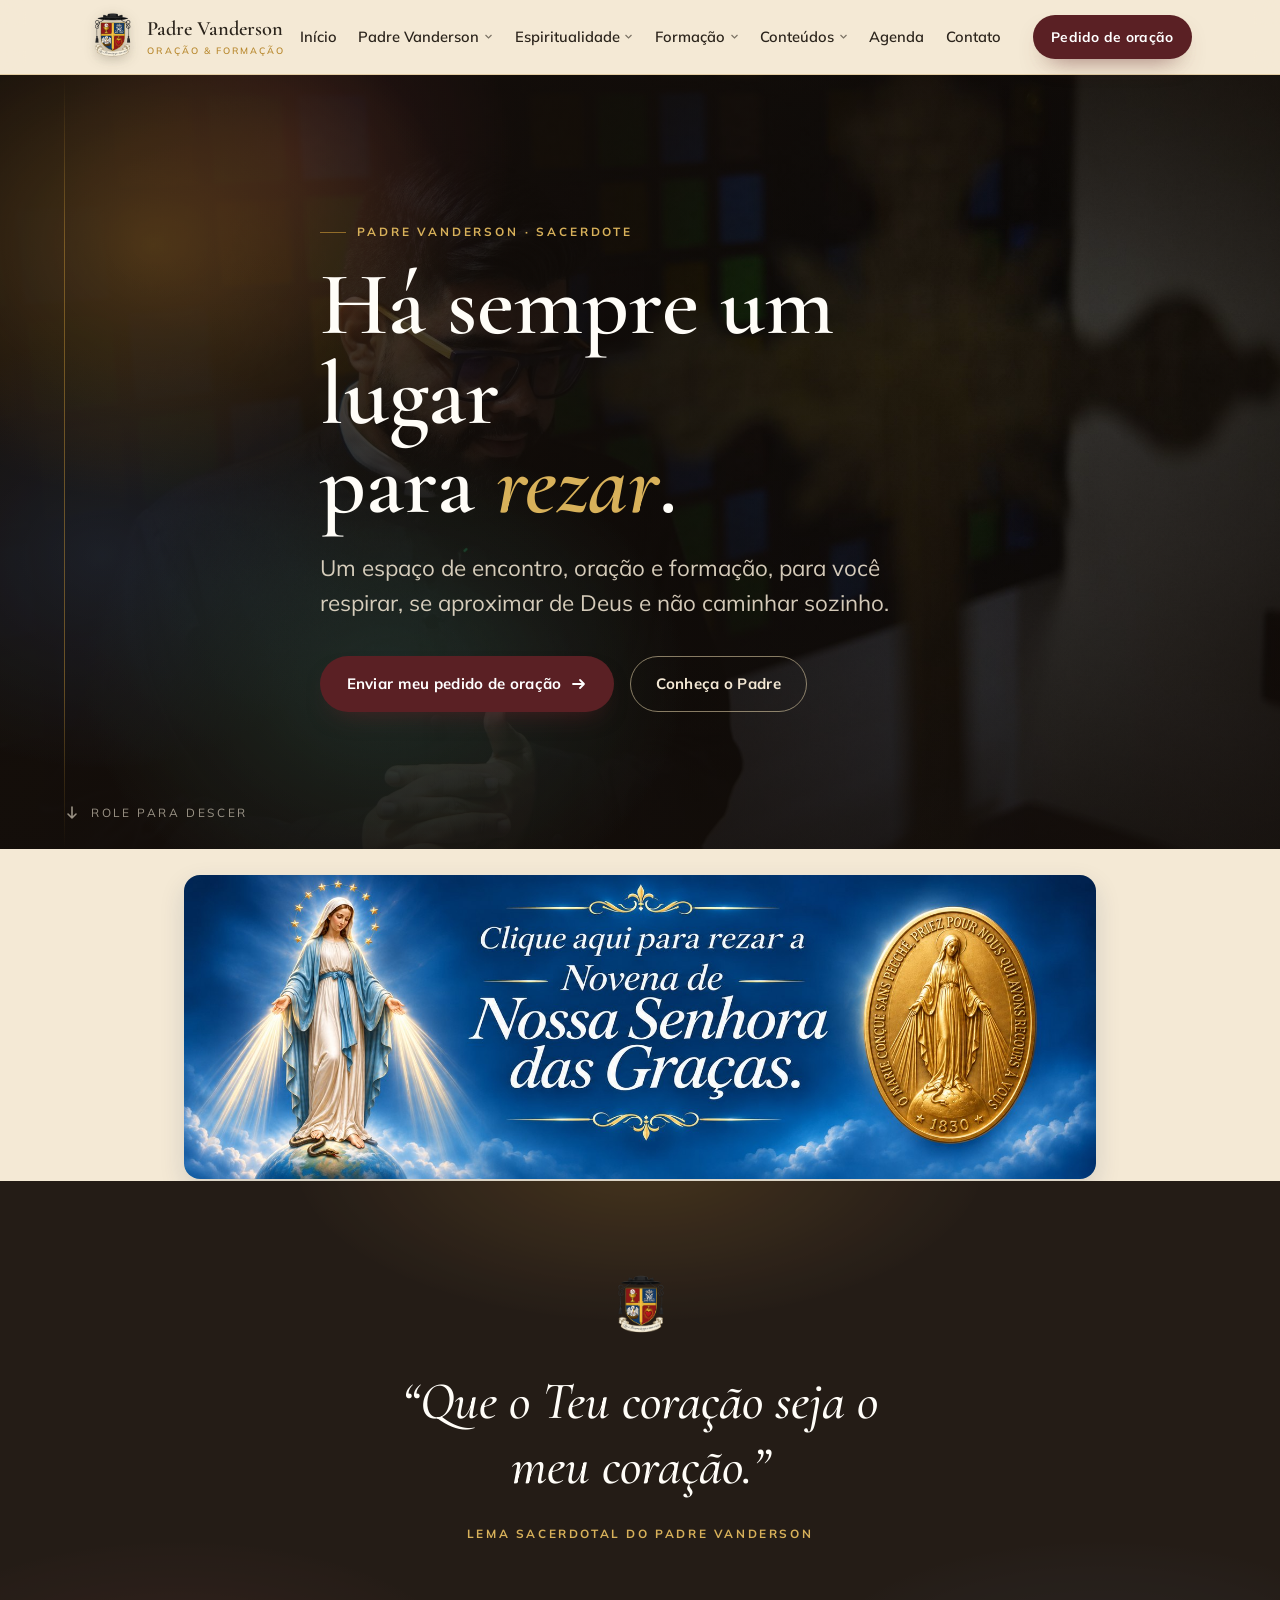
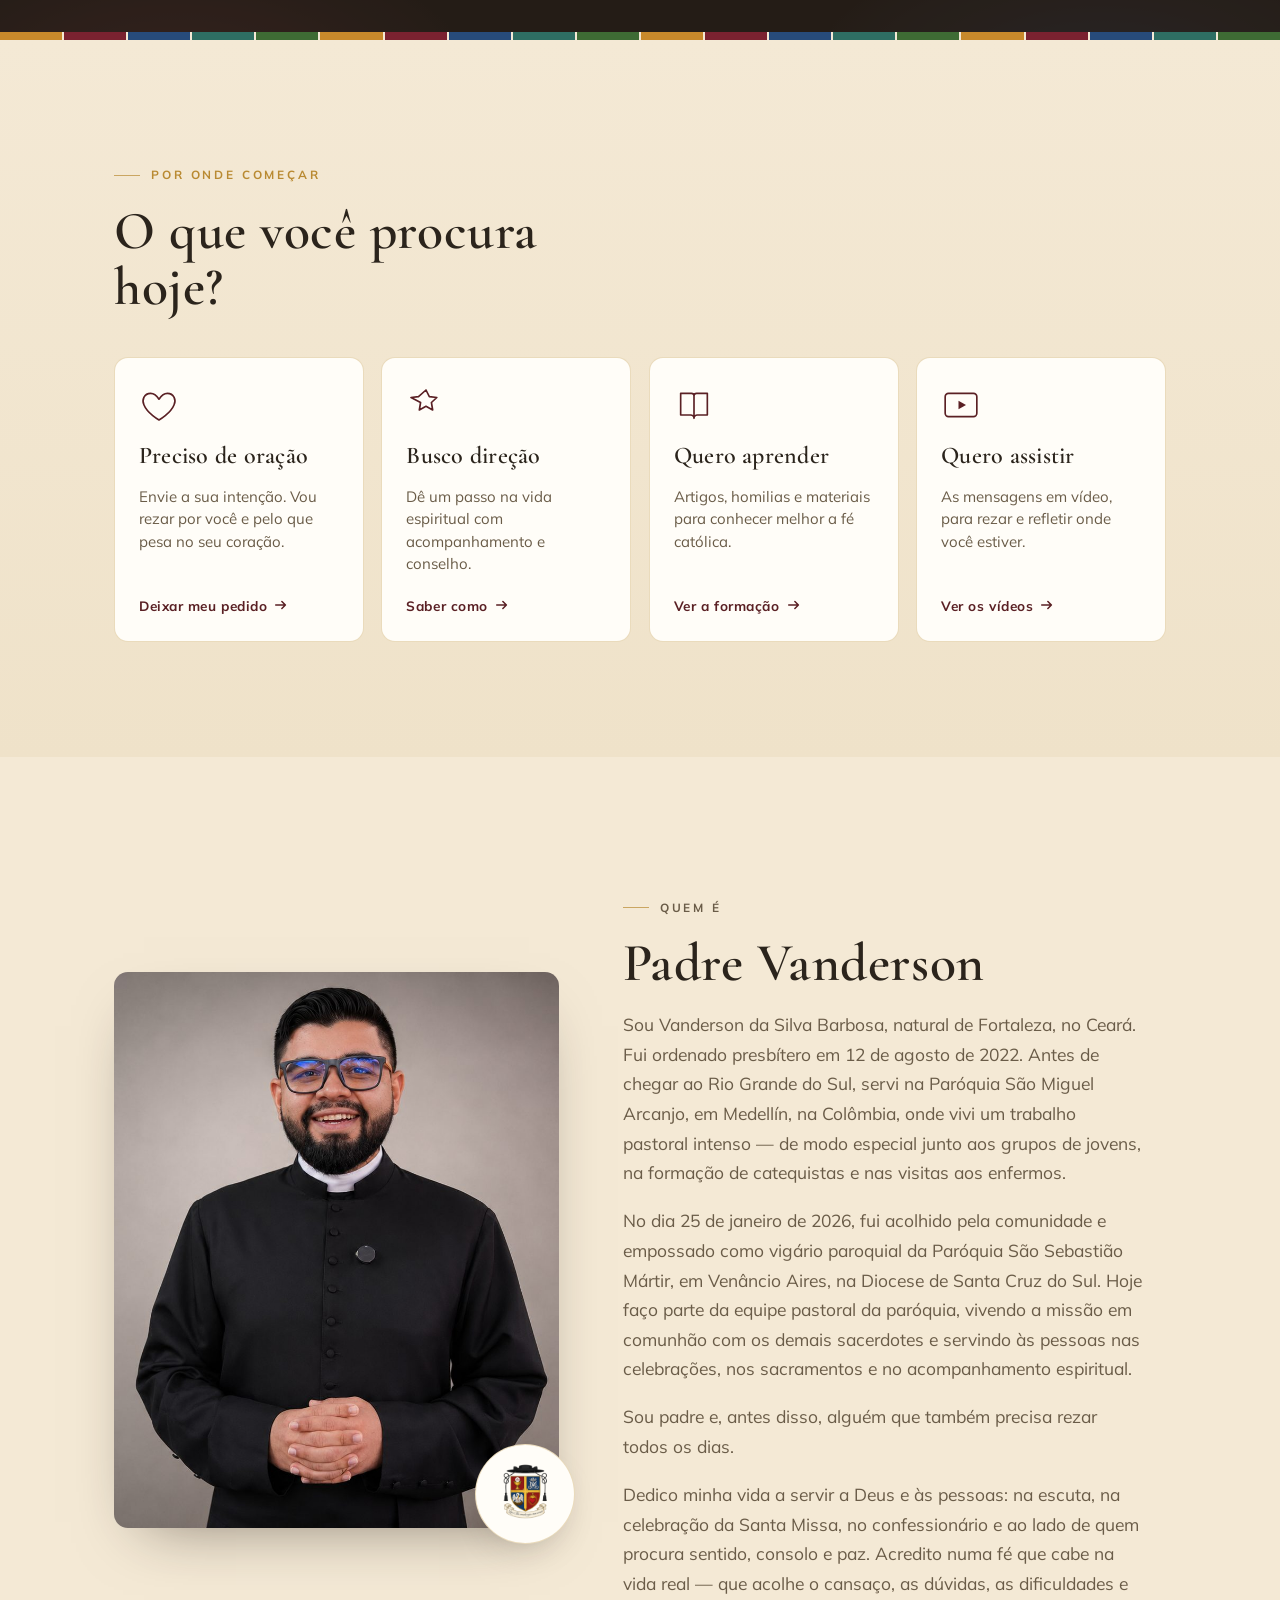
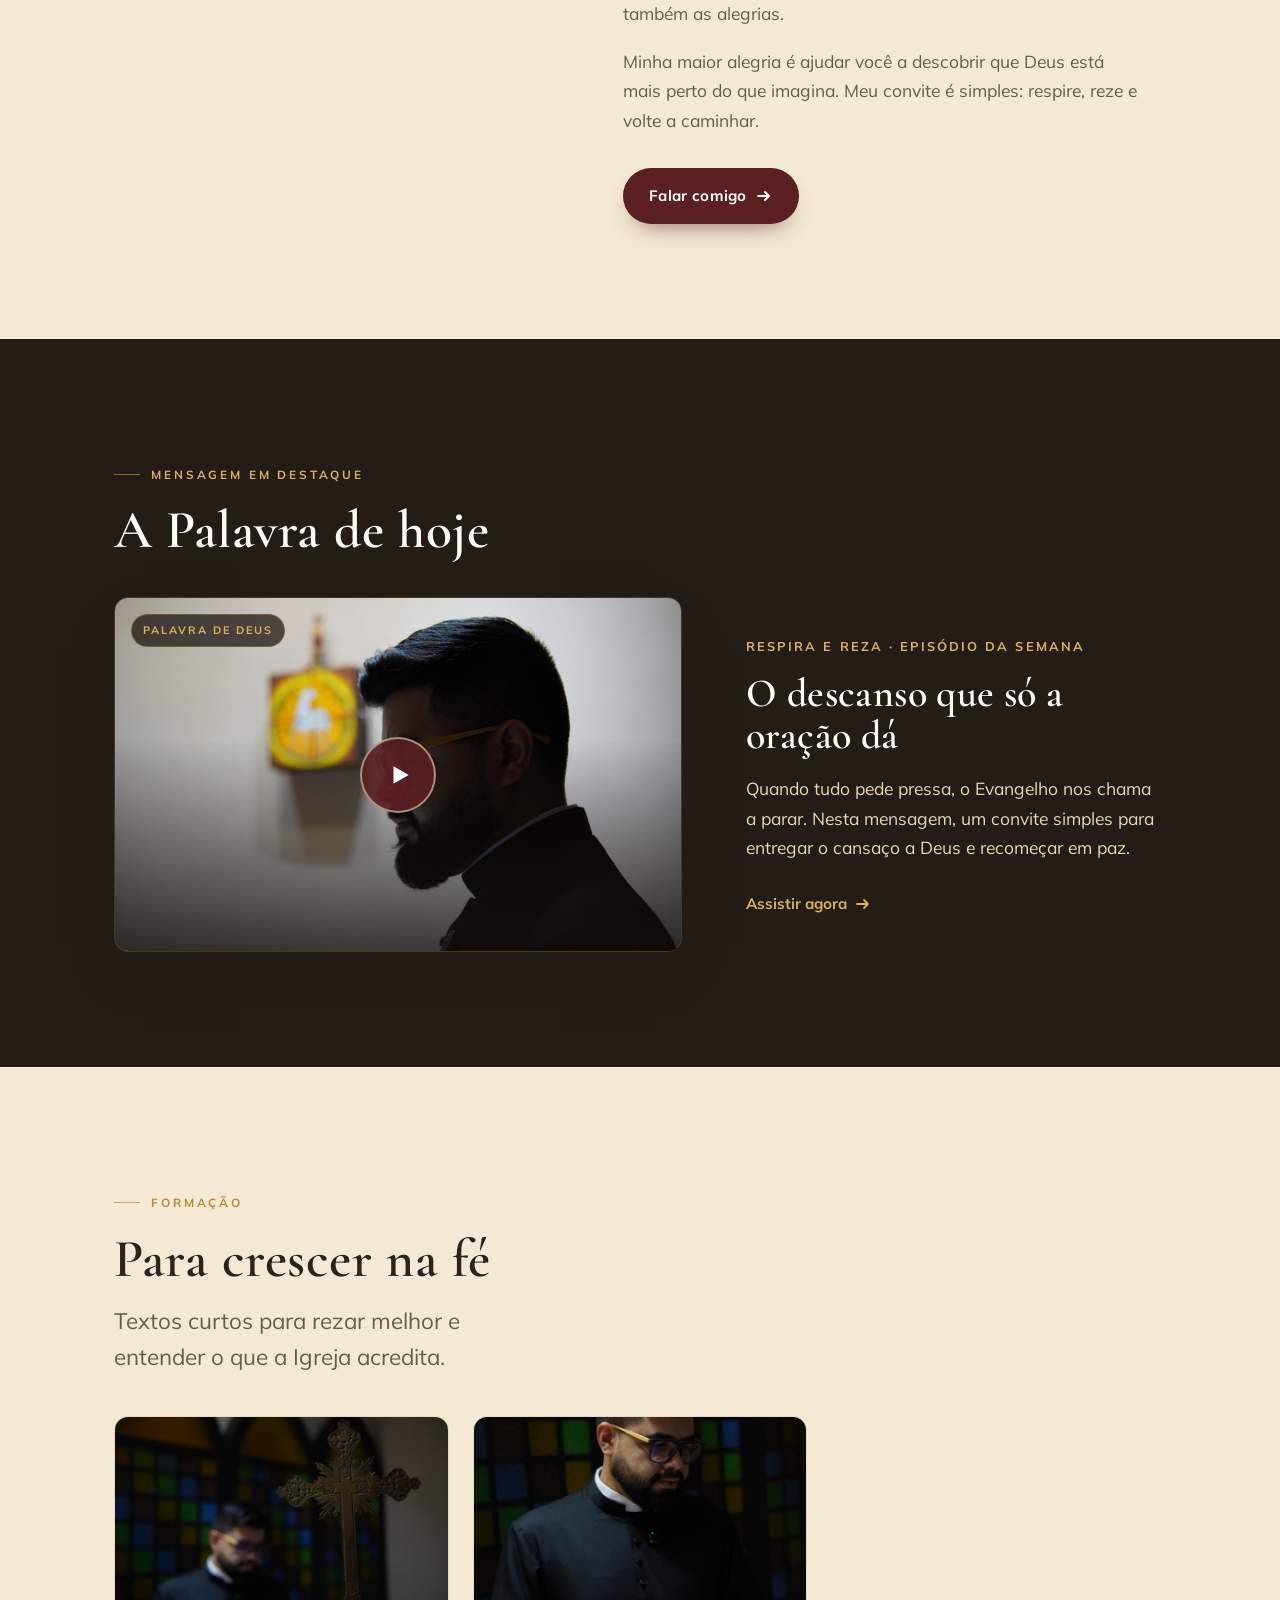
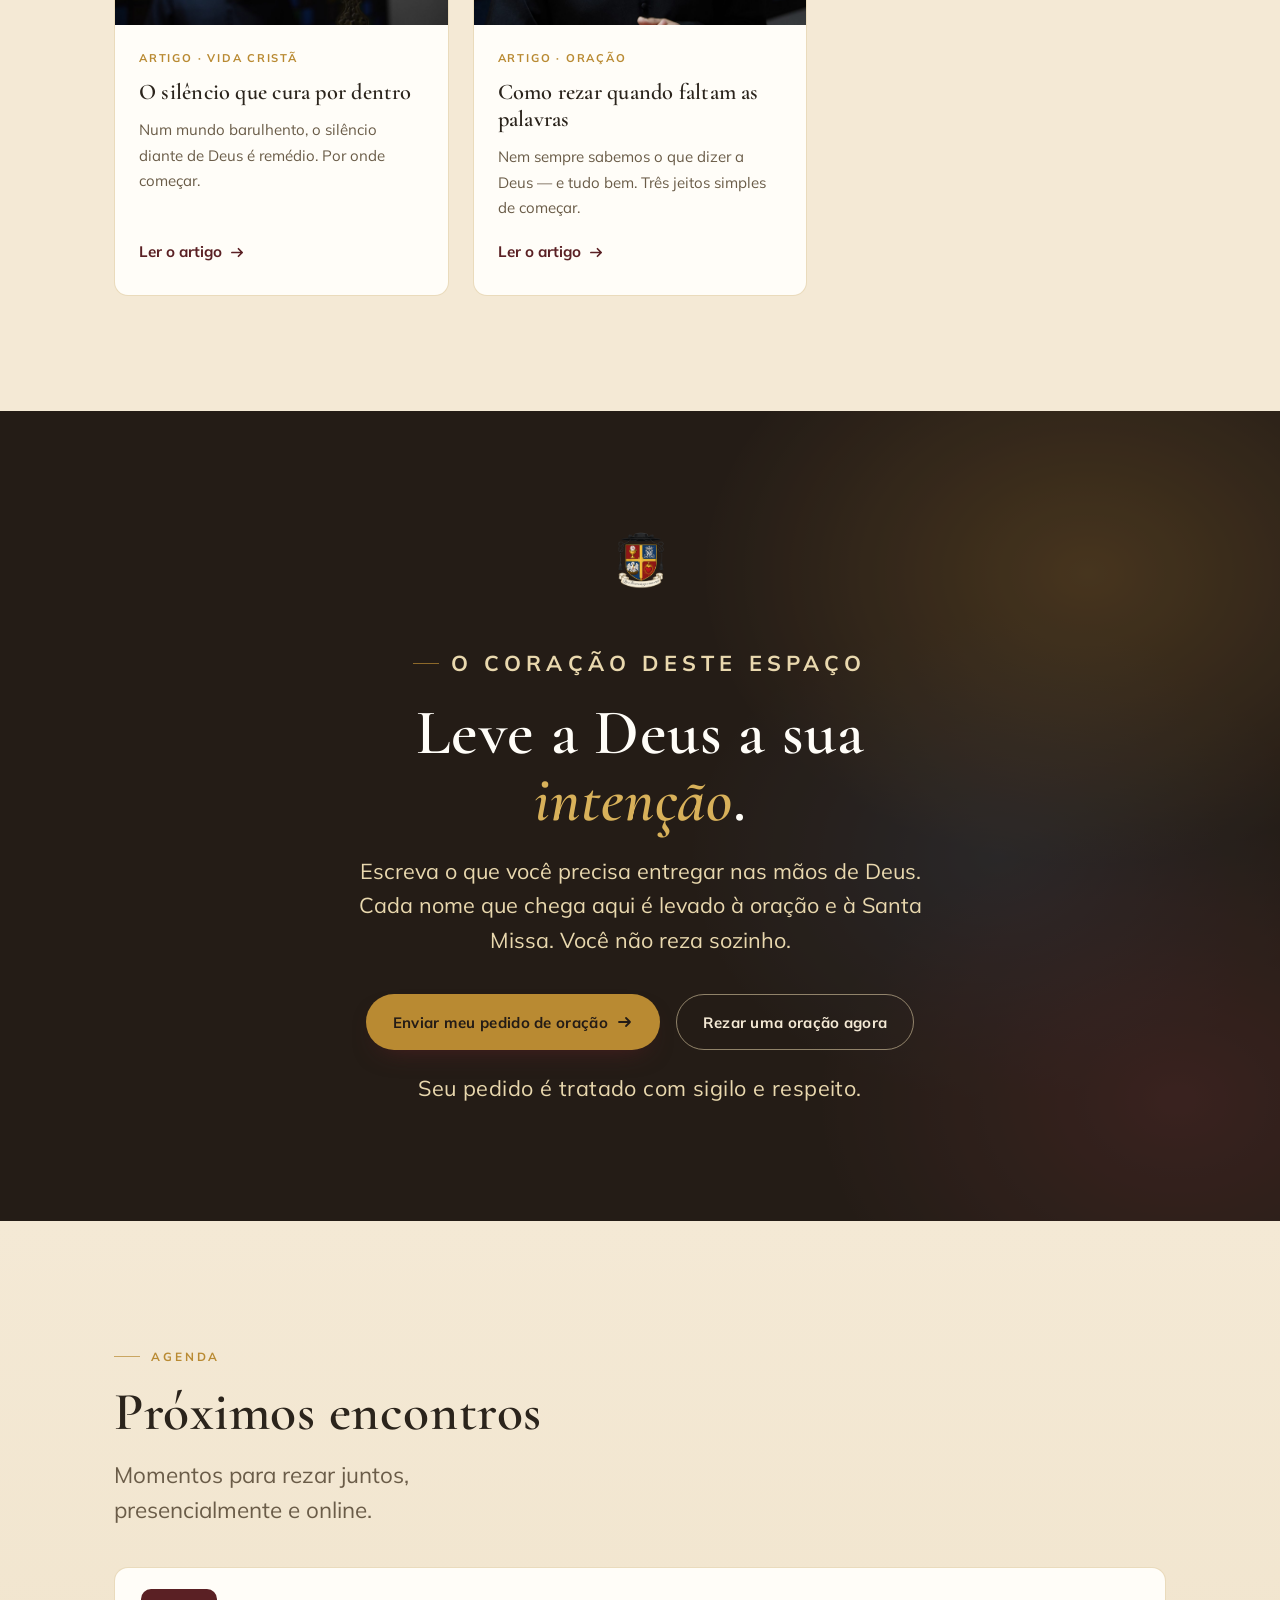
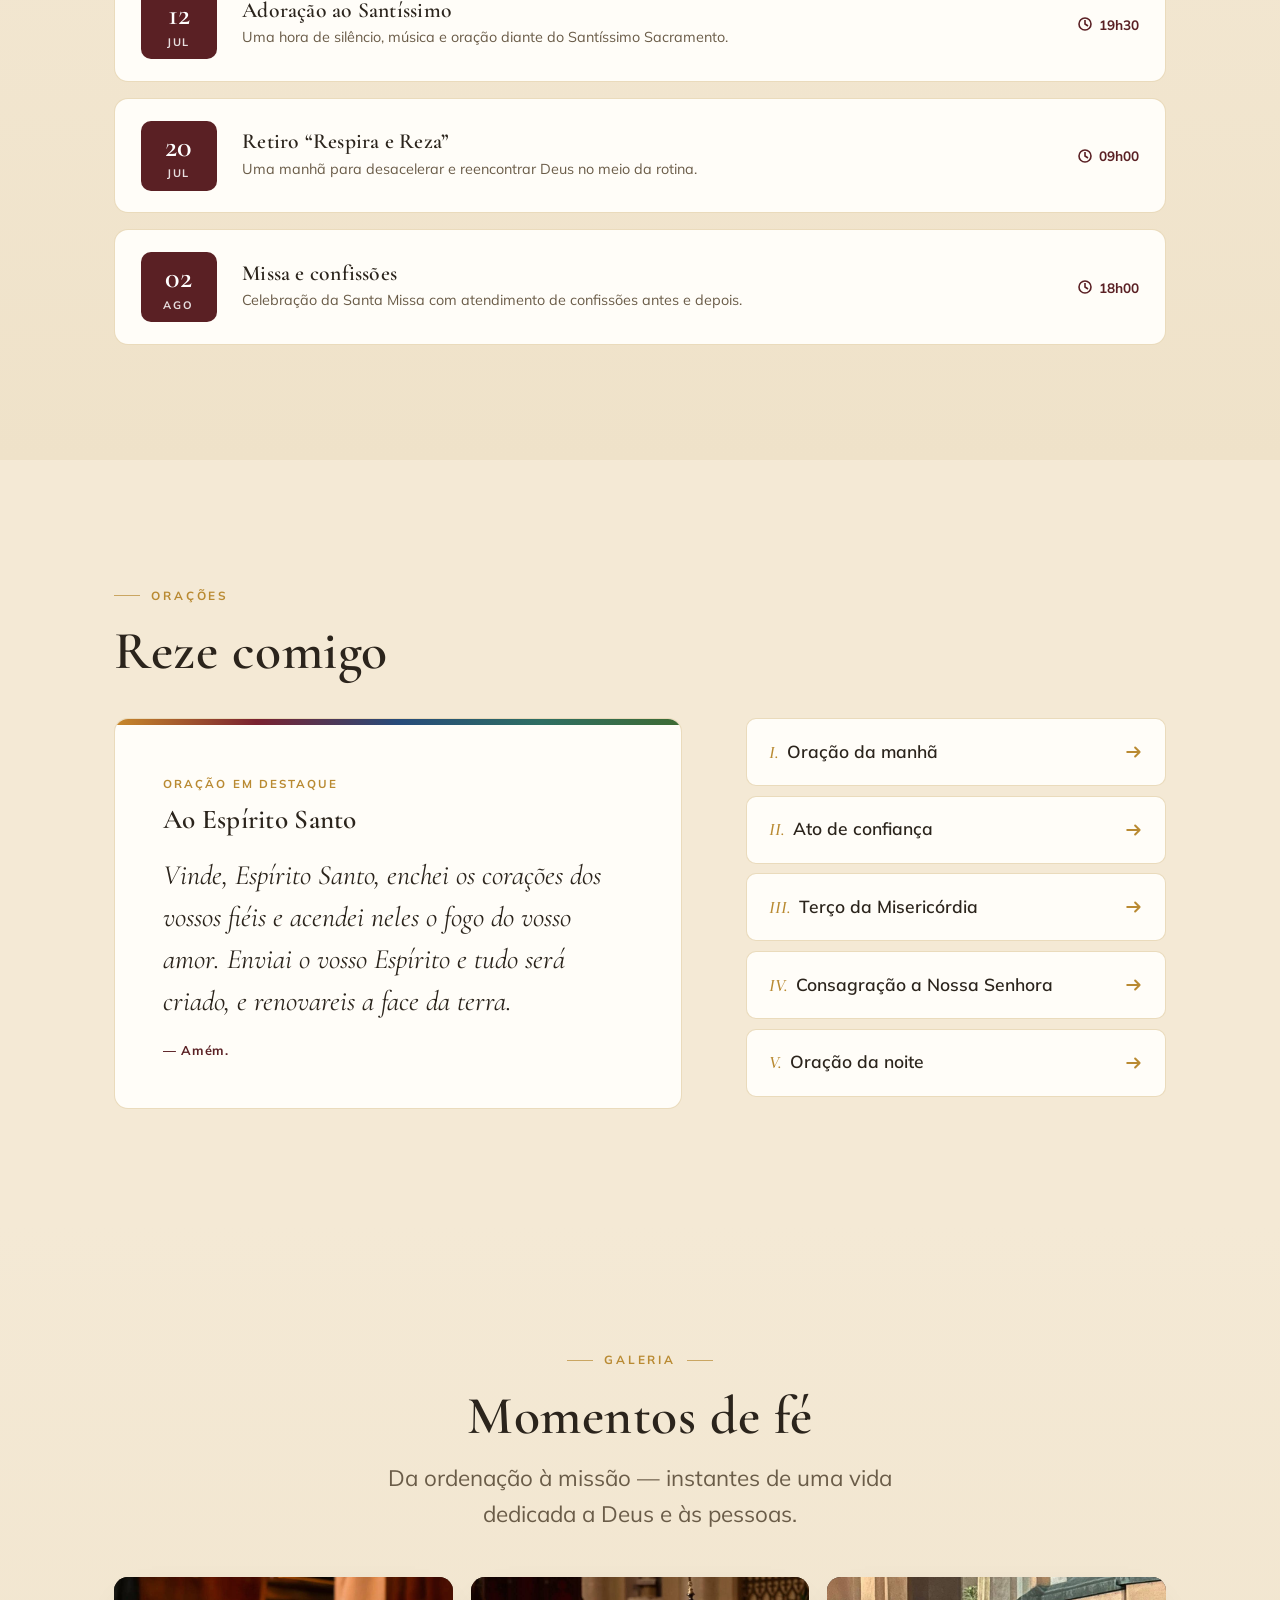
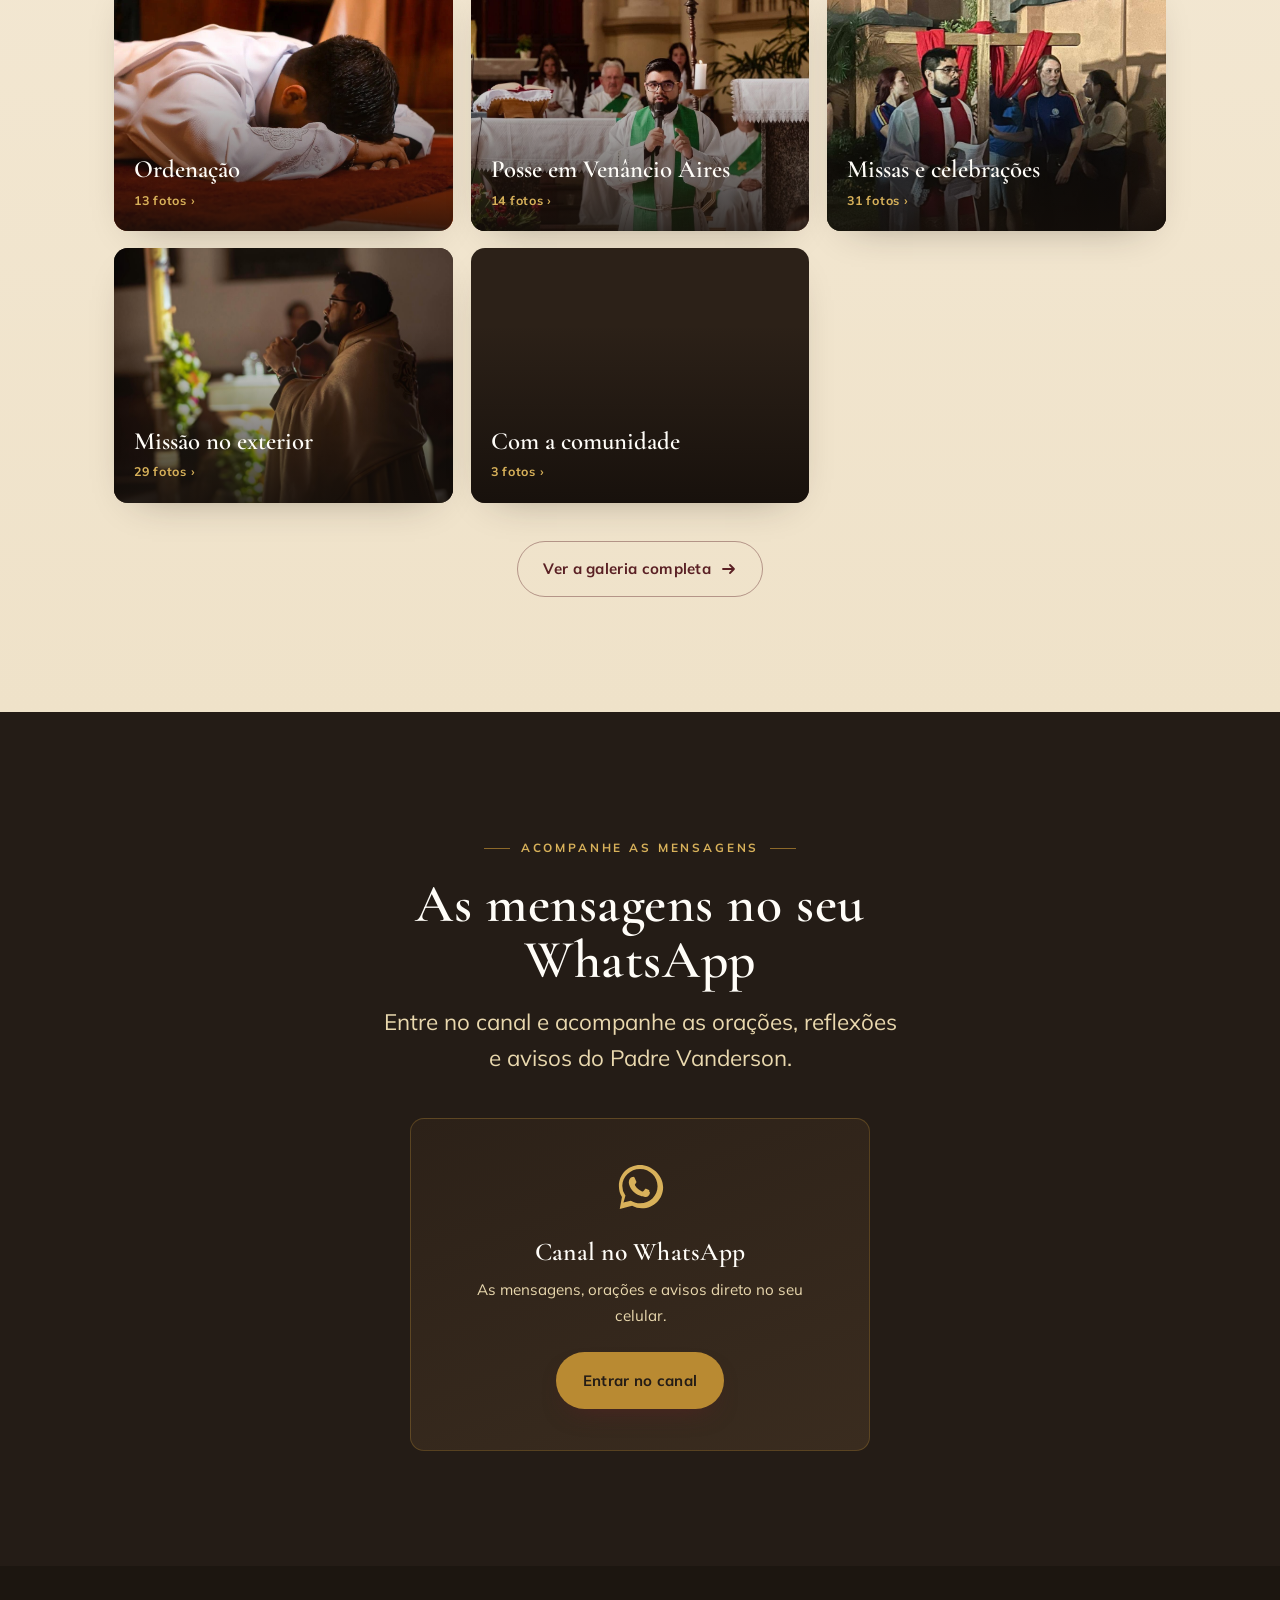
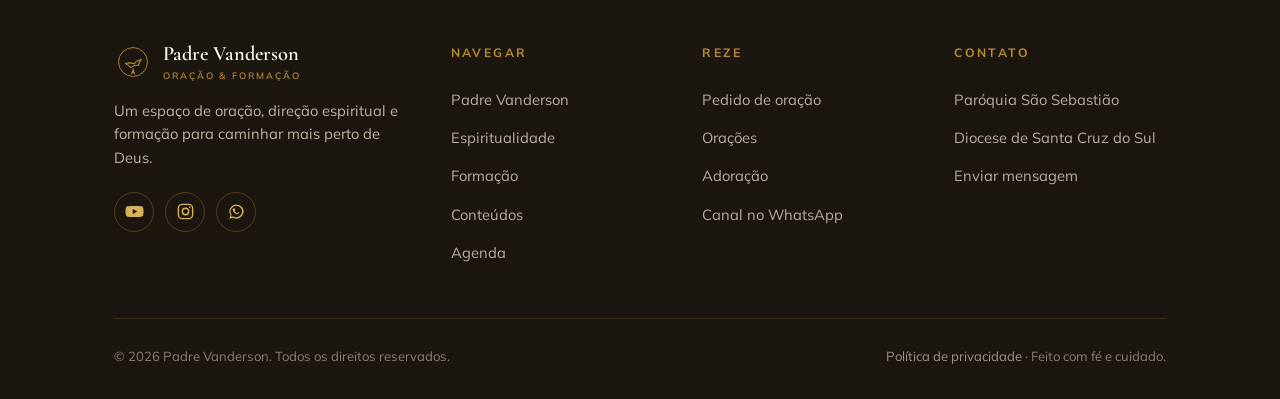
==== commit a8b0262f: "Add files via upload" ====
--- a/index.html
+++ b/index.html
@@ -162,11 +162,12 @@
   </div>
 </section>
 
-<!-- ============================ VÍDEO DE HOJE (NOVENA) ============================ -->
-<section class="section-videohoje" data-video-wrap hidden style="padding:28px 0;text-align:center">
-  <div class="container">
-    <p style="font-family:'Cormorant Garamond',serif;font-size:1.5rem;color:#b3924c;margin:0 0 14px">A gravação de hoje da Novena</p>
-    <div id="video-dia"></div>
+<!-- ============================ GRAVAÇÕES DA NOVENA ============================ -->
+<section class="section-videohoje" data-galeria-wrap hidden style="padding:48px 0">
+  <div class="container" style="text-align:center">
+    <p style="font-family:'Cormorant Garamond',serif;font-size:1.9rem;color:#b3924c;margin:0 0 8px">Gravações da Novena</p>
+    <p style="color:#6d6049;margin:0 0 24px">Reveja a oração de cada dia de Nossa Senhora das Graças</p>
+    <div id="galeria-novena"></div>
   </div>
 </section>
 
@@ -455,7 +456,7 @@
 </footer>
 
 <script src="videos-data.js"></script>
-<script src="video-dia.js"></script>
+<script src="galeria-novena.js"></script>
 <script src="galeria-data.js"></script>
 <script src="artigos-data.js"></script>
 <script src="artigos.js"></script>
